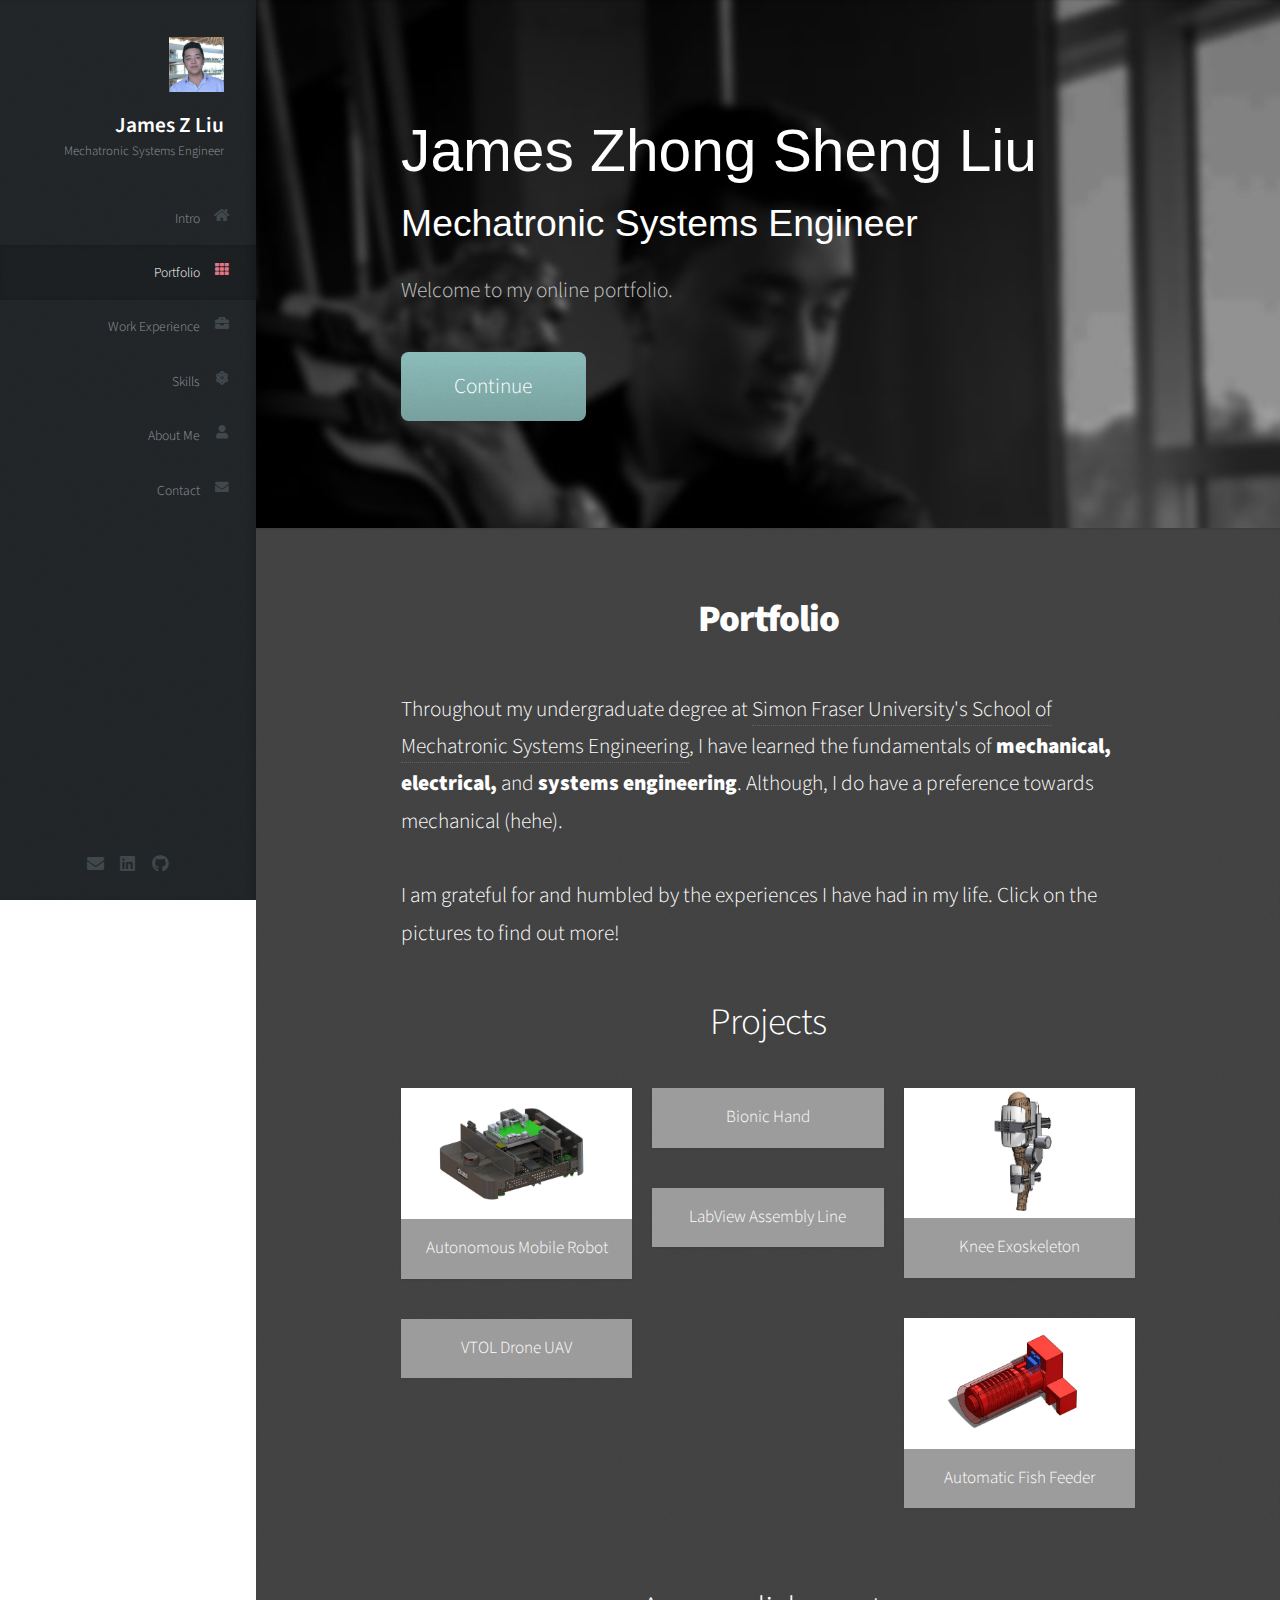
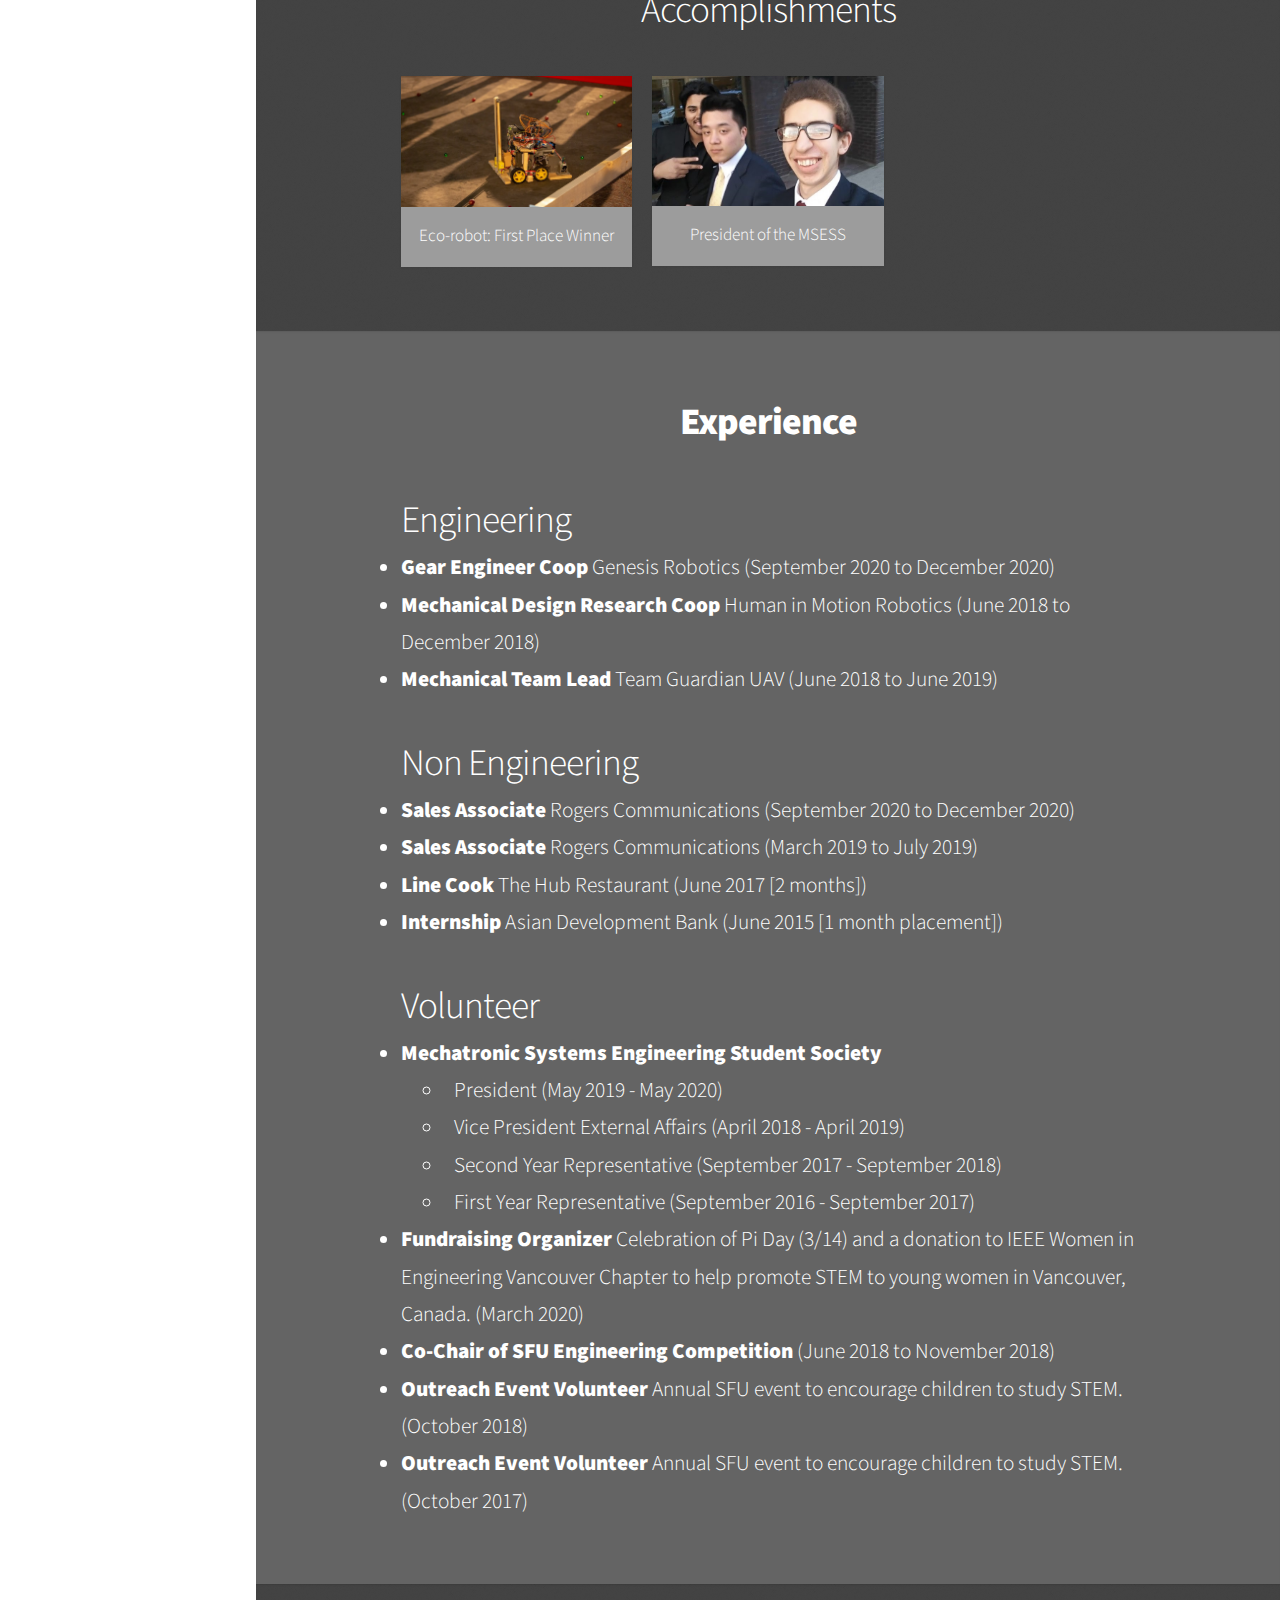
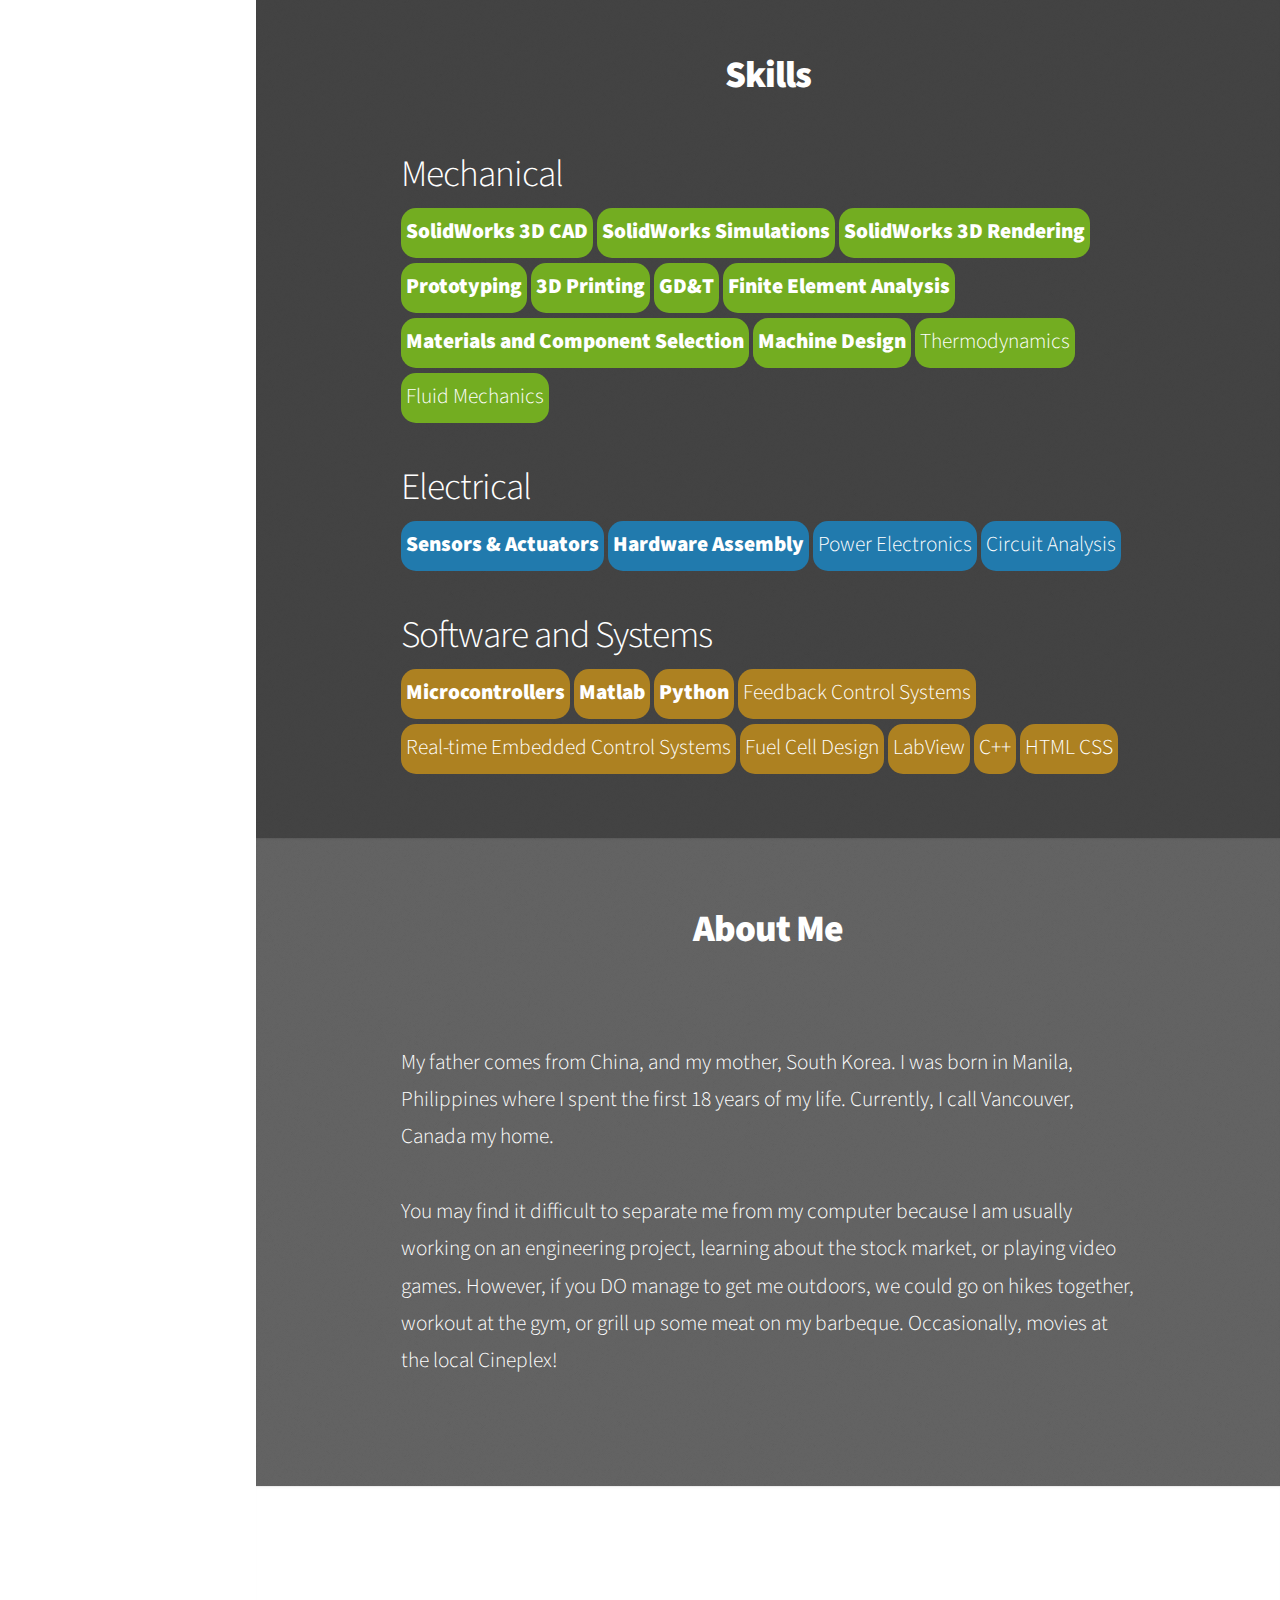
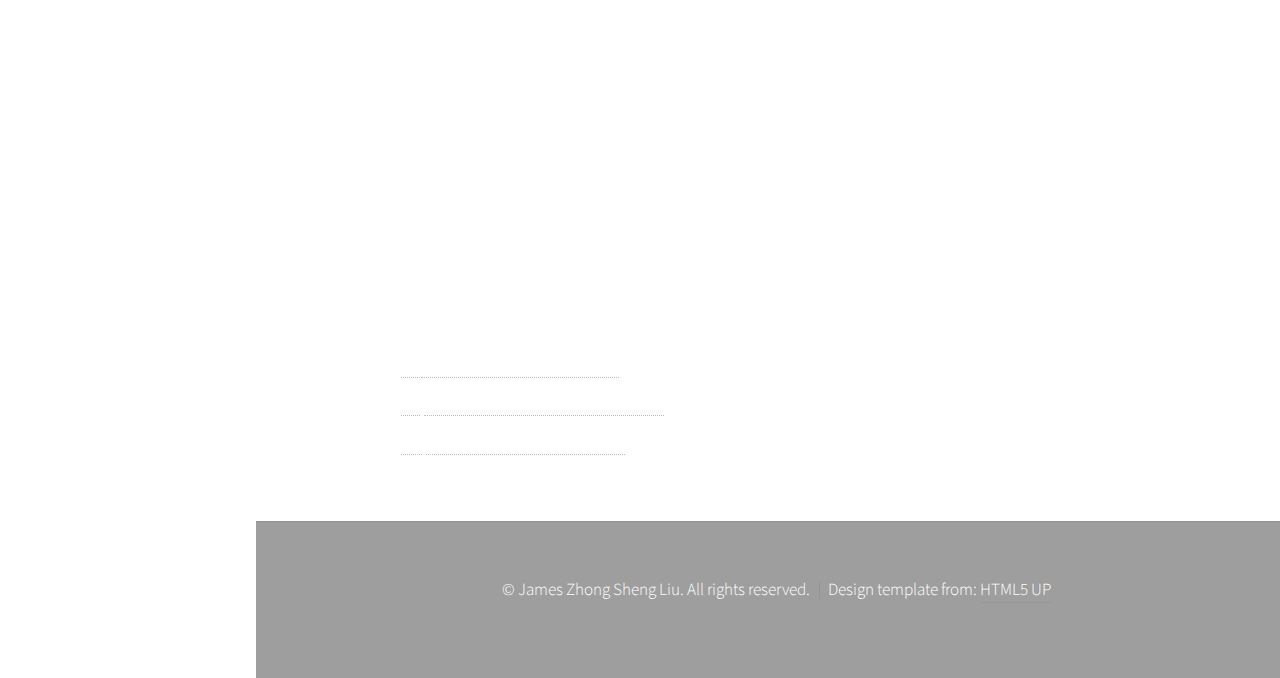
==== index.html @ 7dcbbed8 "Added skills section" ====
<!DOCTYPE HTML>
<!--
	Prologue by HTML5 UP
	html5up.net | @ajlkn
	Free for personal and commercial use under the CCA 3.0 license (html5up.net/license)
-->
<html>
	<head>
		<title>James Z Liu</title>
		<meta charset="utf-8" />
		<meta name="viewport" content="width=device-width, initial-scale=1, user-scalable=no" />
		<link rel="stylesheet" href="assets/css/main.css" />
		<style>
			a:hover {
			  background-color: rgba(209, 209, 183, 0.459);
			}
			
			span.Tbox1 { /* Mechanical */
				display: inline-block; /* the default for span */
				margin-top: 5px;
				border-radius: 15px;
				background: #73AD21;
				padding: 5px; 
				width: max-content;
				height: 50px;
				/* border: 2px solid #73AD21;   */
			}
			
			span.Tbox2 { /* Electrical */
				display: inline-block; /* the default for span */
				margin-top: 5px;
				border-radius: 15px;
				background: #217aad;
				padding: 5px; 
				width: max-content;
				height: 50px;
				/* border: 1px solid blue;   */
			}

			span.Tbox3 { /* Systems */
				display: inline-block; /* the default for span */
				margin-top: 5px;
				border-radius: 15px;
				background: #ad8121;
				padding: 5px; 
				width: max-content;
				height: 50px;
				/* border: 1px solid blue;   */
			}
		</style>
	</head>
	<body class="is-preload">

		<!-- Header -->
			<div id="header">

				<div class="top">

					<!-- Logo -->
						<div id="logo">
							<span class="image avatar48 img"><img src="images/avatar.jpg" alt="" /></span>
							<h1 id="title">James Z Liu</h1>
							<p>Mechatronic Systems Engineer</p>
						</div>

					<!-- Nav -->
						<nav id="nav">
							<ul>
								<li><a href="#top" id="top-link"><span class="icon solid fa-home">Intro</span></a></li>
								<li><a href="#portfolio" id="portfolio-link"><span class="icon solid fa-th">Portfolio</span></a></li>
								<li><a href="#workexp" id="workexp-link"><span class="icon solid fa-briefcase">Work Experience</span></a></li>
								<li><a href="#skills" id="skills-link"><span class="icon solid fa-atom">Skills</span></a></li>
								<li><a href="#about" id="about-link"><span class="icon solid fa-user">About Me</span></a></li>
								<li><a href="#contact" id="contact-link"><span class="icon solid fa-envelope">Contact</span></a></li>
							</ul>
						</nav>

				</div>

				<div class="bottom">

					<!-- Social Icons -->
						<ul class="icons">
							<li><a href="mailto:liuj123123@gmail.com?subject=I saw your GitHub Pages Portfolio" class="icon solid fa-envelope"><span class="label">Email</span></a></li>
							<li><a href="https://www.linkedin.com/in/jameszliu/" class="icon brands fa-linkedin"><span class="label">LinkedIn</a></span></a></li>
							<!-- <li><a href="#" class="icon brands fa-facebook-f"><span class="label">Facebook</span></a></li> -->
							<li><a href="https://github.com/liuj123123" class="icon brands fa-github"><span class="label">Github</span></a></li>
							<!-- <li><a href="#" class="icon brands fa-dribbble"><span class="label">Dribbble</span></a></li> -->
						</ul>

				</div>

			</div>

		<!-- Main -->
			<div id="main">

				<!-- Intro -->
					<section id="top" class="one dark cover">
						<div class="container">

							<header>
								<h4 class="alt"><strong>James Zhong Sheng Liu </strong></h4>
								<h5 class="alt"><strong>Mechatronic Systems Engineer</strong></h5>
								<p>Welcome to my online portfolio.<br />
								</p>
							</header>

							<footer>
								<a href="#portfolio" class="button scrolly">Continue</a>
							</footer>

						</div>
					</section>

				<!-- Portfolio -->
					<section id="portfolio" class="two">
						<div class="container">

							<header>
								<h2><emph>Portfolio</emph></h2>
							</header>

							<p  style="text-align:left;"> Throughout my undergraduate degree at <a href="http://www.sfu.ca/mechatronics.html">
								Simon Fraser University's School of Mechatronic Systems Engineering</a>, 
								I have learned the fundamentals of <emph>mechanical, electrical,</emph> and <emph>systems engineering</emph>. Although, I do have a preference towards 
								mechanical (hehe). </br></br> I am grateful for and humbled by the experiences 
								I have had in my life. Click on the pictures to find out more!
							</p>
							<h2>Projects</h2> </br>
							<div class="row">
								<div class="col-4 col-12-mobile">
									<article class="item1">
										<a href="AMR.html" class="image fit"><img src="images/AMR_1.jpg" alt="" /></a>
										<header>
											<h3>Autonomous Mobile Robot</h3>
										</header>
									</article>
									<article class="item1">
										<a href="VTOL.html" class="image fit"><img src="images/VTOL.gif" alt="" /></a>
										<header>
											<h3>VTOL Drone UAV</h3>
										</header>
									</article>
									
								</div>
								<div class="col-4 col-12-mobile">
									<article class="item1">
										<a href="bionic.html" class="image fit"><img src="images/bionicHand.gif" alt="" /></a>
										<header>
											<h3>Bionic Hand</h3>
										</header>
									</article>
									
									<article class="item1">
										<a href="assemblyLine.html" class="image fit"><img src="images/assemblyLine.gif" alt="" /></a>
										<header>
											<h3>LabView Assembly Line</h3>
										</header>
									</article>
								</div>
								<div class="col-4 col-12-mobile">
									<article class="item1">
										<a href="kneeExo.html" class="image fit"><img src="images/kneeExo1.jpg" alt="" /></a>
										<header>
											<h3>Knee Exoskeleton</h3>
										</header>
									</article>
									<article class="item1">
										<a href="fishFeeder.html" class="image fit"><img src="images/fishFeeder_isometric.jpg" alt="" /></a>
										<header>
											<h3>Automatic Fish Feeder</h3>
										</header>
									</article>
									
								</div>
							</div>
								</br></br>
							<h2>Accomplishments</h2> </br>							
							<div class="row">
								<div class="col-4 col-12-mobile">
									<article class="item1">
										<a href="ecobot.html" class="image fit"><img src="images/ecobot_picture.jpg" alt="" /></a>
										<header>
											<h3>Eco-robot: First Place Winner</h3>
										</header>
									</article>
									
								</div>
								<div class="col-4 col-12-mobile">
									<article class="item1">
										<a href="PresidentMSESS.html" class="image fit"><img src="images/suitsWithRamyAndMuhammadPREVIEW.jpg" alt="" /></a>
										<header>
											<h3>President of the MSESS</h3>
										</header>
									</article>
									
								</div>
								<div class="col-4 col-12-mobile">

								</div>
							</div>
						</div>
					</section>
				<!-- Work Experience -->
				<section id="workexp" class="three">
					<div class="container">

						<header>
							<h2><emph>Experience</emph></h2>
						</header>

							<h2 style="text-align:left;">Engineering</h2>
							<li style="text-align:left;"><emph>Gear Engineer Coop</emph> Genesis Robotics (September 2020 to December 2020)</li>
							<li style="text-align:left;"><emph>Mechanical Design Research Coop</emph> Human in Motion Robotics (June 2018 to December 2018)</li>
							<li style="text-align:left;"><emph>Mechanical Team Lead</emph> Team Guardian UAV (June 2018 to June 2019)</li>
						<br>
							<h2 style="text-align:left;">Non Engineering</h2>
							<li style="text-align:left;"><emph>Sales Associate</emph> Rogers Communications (September 2020 to December 2020)</li>
							<li style="text-align:left;"><emph>Sales Associate</emph> Rogers Communications (March 2019 to July 2019)</li>
							<li style="text-align:left;"><emph>Line Cook</emph> The Hub Restaurant (June 2017 [2 months])</li>
							<li style="text-align:left;"><emph>Internship</emph> Asian Development Bank (June 2015 [1 month placement])</li>
						<br>
							<h2 style="text-align:left;">Volunteer</h2>
							<li style="text-align:left;"><emph>Mechatronic Systems Engineering Student Society</emph></li>
							<ul style="text-align:left;">
								<ul style="text-align:left;">
									<li style="text-align:left;">President (May 2019 - May 2020)</li>
									<li style="text-align:left;">Vice President External Affairs (April 2018 - April 2019)
									<li style="text-align:left;">Second Year Representative (September 2017 - September 2018)
									<li style="text-align:left;">First Year Representative (September 2016 - September 2017)
									</ul>
							</ul>
							<li style="text-align:left;"><emph>Fundraising Organizer</emph> Celebration of Pi Day (3/14) and a donation to IEEE Women in Engineering Vancouver Chapter to help promote STEM to young women in Vancouver, Canada. (March 2020)</li>
							<li style="text-align:left;"><emph>Co-Chair of SFU Engineering Competition</emph> (June 2018 to November 2018)</li>
							<li style="text-align:left;"><emph>Outreach Event Volunteer</emph> Annual SFU event to encourage children to study STEM. (October 2018)</li>
							<li style="text-align:left;"><emph>Outreach Event Volunteer</emph> Annual SFU event to encourage children to study STEM. (October 2017)</li>
					</div>
				</section>
				<!-- Skills -->
				<section id="skills" class="four">
					<div class="container">

						<header>
							<h2 style="text-align:center;"><emph>Skills</emph></h2>
						</header>

						<h2>Mechanical</h2>
						<span class="Tbox1"><emph>SolidWorks 3D CAD</emph></span>
						<span class="Tbox1"><emph>SolidWorks Simulations</emph></span>
						<span class="Tbox1"><emph>SolidWorks 3D Rendering</emph></span>
						<span class="Tbox1"><emph>Prototyping</emph></span>
						<span class="Tbox1"><emph>3D Printing</emph></span>
						<span class="Tbox1"><emph>GD&T</emph></span>
						<span class="Tbox1"><emph>Finite Element Analysis</emph></span>
						<span class="Tbox1"><emph>Materials and Component Selection</emph></span>
						<span class="Tbox1"><emph>Machine Design</emph></span>
						<span class="Tbox1">Thermodynamics</span>
						<span class="Tbox1">Fluid Mechanics</span>
						</br>
						</br>
						<h2>Electrical</h2>
						<span class="Tbox2"><emph>Sensors & Actuators</emph></span>
						<span class="Tbox2"><emph>Hardware Assembly</emph></span>
						<span class="Tbox2">Power Electronics</span>
						<span class="Tbox2">Circuit Analysis</span>
						</br>
						</br>
						<h2>Software and Systems</h2>
						<span class="Tbox3"><emph>Microcontrollers</emph></span>
						<span class="Tbox3"><emph>Matlab</emph></span>
						<span class="Tbox3"><emph>Python</emph></span>
						<span class="Tbox3">Feedback Control Systems</span>
						<span class="Tbox3">Real-time Embedded Control Systems</span>
						<span class="Tbox3">Fuel Cell Design</span>
						<span class="Tbox3">LabView</span>
						<span class="Tbox3">C++</span>
						<span class="Tbox3">HTML CSS</span>
					</div>
				</section>
				<!-- About Me -->
					<section id="about" class="five">
						<div class="container">

							<header>
								<h2><emph>About Me</emph></h2>
							</header>
							<a href = "https://goo.gl/maps/1xpKZ7XfdcMKvDHU9" class="image featured"><img src="images/pic08.jpg" alt="" /></a>

							<p  style="text-align:left;">
								
								My father comes from China, and my mother, South Korea. I was born in Manila, 
								Philippines where I spent the first 18 years of my life. Currently, I call 
								Vancouver, Canada my home.
								</br></br>
								You may find it difficult to separate me from my computer because 
								I am usually working on an engineering project, learning about the 
								stock market, or playing video games. However, if you DO manage to 
								get me outdoors, we could go on hikes together, workout at the gym, or 
								grill up some meat on my barbeque. Occasionally, movies at the local Cineplex!
							</p>

						</div>
					</section>

				<!-- Contact -->
					<section id="contact" class="six">
						<div class="container">

							<header>
								<h2><emph>Contact</emph></h2>
							</header>

							<div class="row">
								<div class="col-6 col-12-mobile">
									<p  style="text-align:left;">If you have made it this far, I would love to hear from you. 
										What are your interests? What are your passions? Do you have 
										a venture you would like to work on with me? Reach out!
									</p>
									<li style="text-align:left;"><a href="mailto:liuj123123@gmail.com?subject=I saw your GitHub Pages Portfolio" class="icon solid fa-envelope"><span class="label">Email</span></a><a href="mailto:liuj123123@gmail.com?subject=I saw your GitHub Pages Portfolio"> liuj123123@gmail.com</a></li>
									<li style="text-align:left;"><a href="https://www.linkedin.com/in/jameszliu/" class="icon brands fa-linkedin"><span class="label">LinkedIn</a></span></a> <a href="https://www.linkedin.com/in/jameszliu/">LinkedIn.com/in/jameszliu/</a></li>
									<li style="text-align:left;"><a href="https://github.com/liuj123123" class="icon brands fa-github"><span class="label">Github</span></a> <a href="https://github.com/liuj123123">GitHub.com/liuj123123</a></li>
								</div>
								<div class="col-6 col-12-mobile">
									<iframe src="https://www.google.com/maps/embed?pb=!1m18!1m12!1m3!1d166655.30826983007!2d-123.26398545239262!3d49.25765077311125!2m3!1f0!2f0!3f0!3m2!1i1024!2i768!4f13.1!3m3!1m2!1s0x548673f143a94fb3%3A0xbb9196ea9b81f38b!2sVancouver%2C%20BC!5e0!3m2!1sen!2sca!4v1618986264711!5m2!1sen!2sca" width=100% height=100% style="border:0;" allowfullscreen="" loading="lazy"></iframe>
								</div>
							</div>
							
							<!-- <form method="post" action="#">
								<div class="row">
									<div class="col-6 col-12-mobile"><input type="text" name="name" placeholder="Name" /></div>
									<div class="col-6 col-12-mobile"><input type="text" name="email" placeholder="Email" /></div>
									<div class="col-12">
										<textarea name="message" placeholder="Message"></textarea>
									</div>
									<div class="col-12">
										<input type="submit" value="Send Message" />
									</div>
								</div>
							</form> -->
						</div>
					</section>

			</div>

		<!-- Footer -->
			<div id="footer">

				<!-- Copyright -->
					<ul class="copyright">
						<li>&copy; James Zhong Sheng Liu. All rights reserved.</li><li>Design template from: <a href="http://html5up.net">HTML5 UP</a></li>
					</ul>

			</div>

		<!-- Scripts -->
			<script src="assets/js/jquery.min.js"></script>
			<script src="assets/js/jquery.scrolly.min.js"></script>
			<script src="assets/js/jquery.scrollex.min.js"></script>
			<script src="assets/js/browser.min.js"></script>
			<script src="assets/js/breakpoints.min.js"></script>
			<script src="assets/js/util.js"></script>
			<script src="assets/js/main.js"></script>

	</body>
</html>
---- assets/css/main.css ----
@import url("fontawesome-all.min.css");
@import url("https://fonts.googleapis.com/css?family=Source+Sans+Pro:300,300italic,400,600");

/*
	Prologue by HTML5 UP
	html5up.net | @ajlkn
	Free for personal and commercial use under the CCA 3.0 license (html5up.net/license)
*/

html, body, div, span, applet, object,
iframe, h1, h2, h3, h4, h5, h6, p, blockquote,
pre, a, abbr, acronym, address, big, cite,
code, del, dfn, em, img, ins, kbd, q, s, samp,
small, strike, strong, sub, sup, tt, var, b,
u, i, center, dl, dt, dd, ol, ul, li, fieldset,
form, label, legend, table, caption, tbody,
tfoot, thead, tr, th, td, article, aside,
canvas, details, embed, figure, figcaption,
footer, header, hgroup, menu, nav, output, ruby,
section, summary, time, mark, audio, video {
	margin: 0;
	padding: 0;
	border: 0;
	font-size: 100%;
	font: inherit;
	vertical-align: baseline;}

article, aside, details, figcaption, figure,
footer, header, hgroup, menu, nav, section {
	display: block;}

body {
	line-height: 1;
}

ol, ul {
	list-style: none;
}

blockquote, q {
	quotes: none;
}

	blockquote:before, blockquote:after, q:before, q:after {
		content: '';
		content: none;
	}

table {
	border-collapse: collapse;
	border-spacing: 0;
}

body {
	-webkit-text-size-adjust: none;
}

mark {
	background-color: transparent;
	color: inherit;
}

input::-moz-focus-inner {
	border: 0;
	padding: 0;
}

input, select, textarea {
	-moz-appearance: none;
	-webkit-appearance: none;
	-ms-appearance: none;
	appearance: none;
}

/* Basic */

	html {
		box-sizing: border-box;
	}

	*, *:before, *:after {
		box-sizing: inherit;
	}

	body {
		background: #fff;
		font-family: 'Source Sans Pro', sans-serif;
		font-size: 19pt;
		font-weight: 300;
		line-height: 1.75em;
		color: rgb(255, 255, 255);
	}

		body.is-preload *, body.is-preload *:before, body.is-preload *:after {
			-moz-animation: none !important;
			-webkit-animation: none !important;
			-ms-animation: none !important;
			animation: none !important;
			-moz-transition: none !important;
			-webkit-transition: none !important;
			-ms-transition: none !important;
			transition: none !important;
		}

	input, textarea, select {
		font-family: 'Source Sans Pro', sans-serif;
		font-size: 19pt;
		font-weight: 300;
		line-height: 1.75em;
		color: rgb(255, 255, 255);
	}

	h1, h2, h3, h4, h5, h6 {
		font-weight: 300;
		color: rgb(255, 255, 255);
		line-height: 1.5em;
	}

	h1 a, h2 a, h3 a, h4 a, h5 a, h6 a {
		color: inherit;
		text-decoration: none;
	}

		h1 a strong, h2 a strong, h3 a strong, h4 a strong, h5 a strong, h6 a strong {
			color: rgb(255, 255, 255);
		}

	h2 {
		font-size: 1.75em;
		letter-spacing: -1px;
	}

		h2.alt {
			color: rgb(255, 255, 255);
		}

			h2.alt strong {
				color: #666;
			}

	h3 {
		font-size: 1.5em;
	}
	h4 {
		font-size: 2.75em;
		font-family: 'Georgia', sans-serif;
	}
	h5 {
		font-size: 1.75em;
		font-family: 'Georgia', sans-serif;
	}
	header {
		margin: 0 0 2em 0;
	}

		header > p {
			margin: 1em 0 0 0;
		}

	footer {
		margin: 2em 0 0 0;
	}

	strong, b {
		font-weight: 300;
		color: #666;
	}

	emphasize, emph {
		font-weight: 1000;
		color: rgb(255, 255, 255);
	}

	em, i {
		font-style: italic;
	}

	a {
		text-decoration: none;
		color: inherit;
		border-bottom: dotted 1px rgba(128, 128, 128, 0.5);
		-moz-transition: color 0.35s ease-in-out, border-bottom-color 0.35s ease-in-out;
		-webkit-transition: color 0.35s ease-in-out, border-bottom-color 0.35s ease-in-out;
		-ms-transition: color 0.35s ease-in-out, border-bottom-color 0.35s ease-in-out;
		transition: color 0.35s ease-in-out, border-bottom-color 0.35s ease-in-out;
		outline: 0;
	}

		a:hover {
			color: #E27689;
			border-bottom-color: rgba(255, 255, 255, 0);
		}

	sub {
		position: relative;
		top: 0.5em;
		font-size: 0.8em;
	}

	sup {
		position: relative;
		top: -0.5em;
		font-size: 0.8em;
	}

	hr {
		border: 0;
		border-top: solid 1px #ddd;
	}

	blockquote {
		border-left: solid 0.5em #ddd;
		padding: 1em 0 1em 2em;
		font-style: italic;
	}

	p, ol, dl, table {
		margin-bottom: 2em;
	}

	br.clear {
		clear: both;
	}

/* Container */

	.container {
		margin: 0 auto;
		max-width: 80%;
		width: 1400px;
	}

		@media screen and (min-width: 961px) and (max-width: 1880px) {

			.container {
				width: 1200px;
			}

		}

		@media screen and (min-width: 961px) and (max-width: 1620px) {

			.container {
				width: 960px;
			}

		}

		@media screen and (min-width: 961px) and (max-width: 1320px) {

			.container {
				width: 100%;
			}

		}

		@media screen and (max-width: 960px) {

			.container {
				width: 100%;
			}

		}

		@media screen and (max-width: 736px) {

			.container {
				width: 100%;
			}

		}

/* Row */

	.row {
		display: flex;
		flex-wrap: wrap;
		box-sizing: border-box;
		align-items: stretch;
	}

		.row > * {
			box-sizing: border-box;
		}

		.row.gtr-uniform > * > :last-child {
			margin-bottom: 0;
		}

		.row.aln-left {
			justify-content: flex-start;
		}

		.row.aln-center {
			justify-content: center;
		}

		.row.aln-right {
			justify-content: flex-end;
		}

		.row.aln-top {
			align-items: flex-start;
		}

		.row.aln-middle {
			align-items: center;
		}

		.row.aln-bottom {
			align-items: flex-end;
		}

		.row > .imp {
			order: -1;
		}

		.row > .col-1 {
			width: 8.33333%;
		}

		.row > .off-1 {
			margin-left: 8.33333%;
		}

		.row > .col-2 {
			width: 16.66667%;
		}

		.row > .off-2 {
			margin-left: 16.66667%;
		}

		.row > .col-3 {
			width: 25%;
		}

		.row > .off-3 {
			margin-left: 25%;
		}

		.row > .col-4 {
			width: 33.33333%;
		}
	
		.row > .off-4 {
			margin-left: 33.33333%;
		}

		.row > .col-5 {
			width: 41.66667%;
		}

		.row > .off-5 {
			margin-left: 41.66667%;
		}

		.row > .col-6 {
			width: 50%;
		}

		.row > .off-6 {
			margin-left: 50%;
		}

		.row > .col-7 {
			width: 58.33333%;
		}

		.row > .off-7 {
			margin-left: 58.33333%;
		}

		.row > .col-8 {
			width: 66.66667%;
		}

		.row > .off-8 {
			margin-left: 66.66667%;
		}

		.row > .col-9 {
			width: 75%;
		}

		.row > .off-9 {
			margin-left: 75%;
		}

		.row > .col-10 {
			width: 83.33333%;
		}

		.row > .off-10 {
			margin-left: 83.33333%;
		}

		.row > .col-11 {
			width: 91.66667%;
		}

		.row > .off-11 {
			margin-left: 91.66667%;
		}

		.row > .col-12 {
			width: 100%;
		}

		.row > .off-12 {
			margin-left: 100%;
		}

		.row.gtr-0 {
			margin-top: 0px;
			margin-left: 0px;
		}

			.row.gtr-0 > * {
				padding: 0px 0 0 0px;
			}

			.row.gtr-0.gtr-uniform {
				margin-top: 0px;
			}

				.row.gtr-0.gtr-uniform > * {
					padding-top: 0px;
				}

		.row.gtr-25 {
			margin-top: -10px;
			margin-left: -10px;
		}

			.row.gtr-25 > * {
				padding: 10px 0 0 10px;
			}

			.row.gtr-25.gtr-uniform {
				margin-top: -10px;
			}

				.row.gtr-25.gtr-uniform > * {
					padding-top: 10px;
				}

		.row.gtr-50 {
			margin-top: -20px;
			margin-left: -20px;
		}

			.row.gtr-50 > * {
				padding: 20px 0 0 20px;
			}

			.row.gtr-50.gtr-uniform {
				margin-top: -20px;
			}

				.row.gtr-50.gtr-uniform > * {
					padding-top: 20px;
				}

		.row {
			margin-top: -40px;
			margin-left: -40px;
		}

			.row > * {
				padding: 40px 0 0 40px;
			}

			.row.gtr-uniform {
				margin-top: -40px;
			}

				.row.gtr-uniform > * {
					padding-top: 40px;
				}

		.row.gtr-150 {
			margin-top: -60px;
			margin-left: -60px;
		}

			.row.gtr-150 > * {
				padding: 60px 0 0 60px;
			}

			.row.gtr-150.gtr-uniform {
				margin-top: -60px;
			}

				.row.gtr-150.gtr-uniform > * {
					padding-top: 60px;
				}

		.row.gtr-200 {
			margin-top: -80px;
			margin-left: -80px;
		}

			.row.gtr-200 > * {
				padding: 80px 0 0 80px;
			}

			.row.gtr-200.gtr-uniform {
				margin-top: -80px;
			}

				.row.gtr-200.gtr-uniform > * {
					padding-top: 80px;
				}

		@media screen and (min-width: 961px) and (max-width: 1880px) {

			.row {
				display: flex;
				flex-wrap: wrap;
				box-sizing: border-box;
				align-items: stretch;
			}

				.row > * {
					box-sizing: border-box;
				}

				.row.gtr-uniform > * > :last-child {
					margin-bottom: 0;
				}

				.row.aln-left {
					justify-content: flex-start;
				}

				.row.aln-center {
					justify-content: center;
				}

				.row.aln-right {
					justify-content: flex-end;
				}

				.row.aln-top {
					align-items: flex-start;
				}

				.row.aln-middle {
					align-items: center;
				}

				.row.aln-bottom {
					align-items: flex-end;
				}

				.row > .imp-wide {
					order: -1;
				}

				.row > .col-1-wide {
					width: 8.33333%;
				}

				.row > .off-1-wide {
					margin-left: 8.33333%;
				}

				.row > .col-2-wide {
					width: 16.66667%;
				}

				.row > .off-2-wide {
					margin-left: 16.66667%;
				}

				.row > .col-3-wide {
					width: 25%;
				}

				.row > .off-3-wide {
					margin-left: 25%;
				}

				.row > .col-4-wide {
					width: 33.33333%;
				}

				.row > .off-4-wide {
					margin-left: 33.33333%;
				}

				.row > .col-5-wide {
					width: 41.66667%;
				}

				.row > .off-5-wide {
					margin-left: 41.66667%;
				}

				.row > .col-6-wide {
					width: 50%;
				}

				.row > .off-6-wide {
					margin-left: 50%;
				}

				.row > .col-7-wide {
					width: 58.33333%;
				}

				.row > .off-7-wide {
					margin-left: 58.33333%;
				}

				.row > .col-8-wide {
					width: 66.66667%;
				}

				.row > .off-8-wide {
					margin-left: 66.66667%;
				}

				.row > .col-9-wide {
					width: 75%;
				}

				.row > .off-9-wide {
					margin-left: 75%;
				}

				.row > .col-10-wide {
					width: 83.33333%;
				}

				.row > .off-10-wide {
					margin-left: 83.33333%;
				}

				.row > .col-11-wide {
					width: 91.66667%;
				}

				.row > .off-11-wide {
					margin-left: 91.66667%;
				}

				.row > .col-12-wide {
					width: 100%;
				}

				.row > .off-12-wide {
					margin-left: 100%;
				}

				.row.gtr-0 {
					margin-top: 0px;
					margin-left: 0px;
				}

					.row.gtr-0 > * {
						padding: 0px 0 0 0px;
					}

					.row.gtr-0.gtr-uniform {
						margin-top: 0px;
					}

						.row.gtr-0.gtr-uniform > * {
							padding-top: 0px;
						}

				.row.gtr-25 {
					margin-top: -10px;
					margin-left: -10px;
				}

					.row.gtr-25 > * {
						padding: 10px 0 0 10px;
					}

					.row.gtr-25.gtr-uniform {
						margin-top: -10px;
					}

						.row.gtr-25.gtr-uniform > * {
							padding-top: 10px;
						}

				.row.gtr-50 {
					margin-top: -20px;
					margin-left: -20px;
				}

					.row.gtr-50 > * {
						padding: 20px 0 0 20px;
					}

					.row.gtr-50.gtr-uniform {
						margin-top: -20px;
					}

						.row.gtr-50.gtr-uniform > * {
							padding-top: 20px;
						}

				.row {
					margin-top: -40px;
					margin-left: -40px;
				}

					.row > * {
						padding: 40px 0 0 40px;
					}

					.row.gtr-uniform {
						margin-top: -40px;
					}

						.row.gtr-uniform > * {
							padding-top: 40px;
						}

				.row.gtr-150 {
					margin-top: -60px;
					margin-left: -60px;
				}

					.row.gtr-150 > * {
						padding: 60px 0 0 60px;
					}

					.row.gtr-150.gtr-uniform {
						margin-top: -60px;
					}

						.row.gtr-150.gtr-uniform > * {
							padding-top: 60px;
						}

				.row.gtr-200 {
					margin-top: -80px;
					margin-left: -80px;
				}

					.row.gtr-200 > * {
						padding: 80px 0 0 80px;
					}

					.row.gtr-200.gtr-uniform {
						margin-top: -80px;
					}

						.row.gtr-200.gtr-uniform > * {
							padding-top: 80px;
						}

		}

		@media screen and (min-width: 961px) and (max-width: 1620px) {

			.row {
				display: flex;
				flex-wrap: wrap;
				box-sizing: border-box;
				align-items: stretch;
			}

				.row > * {
					box-sizing: border-box;
				}

				.row.gtr-uniform > * > :last-child {
					margin-bottom: 0;
				}

				.row.aln-left {
					justify-content: flex-start;
				}

				.row.aln-center {
					justify-content: center;
				}

				.row.aln-right {
					justify-content: flex-end;
				}

				.row.aln-top {
					align-items: flex-start;
				}

				.row.aln-middle {
					align-items: center;
				}

				.row.aln-bottom {
					align-items: flex-end;
				}

				.row > .imp-normal {
					order: -1;
				}

				.row > .col-1-normal {
					width: 8.33333%;
				}

				.row > .off-1-normal {
					margin-left: 8.33333%;
				}

				.row > .col-2-normal {
					width: 16.66667%;
				}

				.row > .off-2-normal {
					margin-left: 16.66667%;
				}

				.row > .col-3-normal {
					width: 25%;
				}

				.row > .off-3-normal {
					margin-left: 25%;
				}

				.row > .col-4-normal {
					width: 33.33333%;
				}

				.row > .off-4-normal {
					margin-left: 33.33333%;
				}

				.row > .col-5-normal {
					width: 41.66667%;
				}

				.row > .off-5-normal {
					margin-left: 41.66667%;
				}

				.row > .col-6-normal {
					width: 50%;
				}

				.row > .off-6-normal {
					margin-left: 50%;
				}

				.row > .col-7-normal {
					width: 58.33333%;
				}

				.row > .off-7-normal {
					margin-left: 58.33333%;
				}

				.row > .col-8-normal {
					width: 66.66667%;
				}

				.row > .off-8-normal {
					margin-left: 66.66667%;
				}

				.row > .col-9-normal {
					width: 75%;
				}

				.row > .off-9-normal {
					margin-left: 75%;
				}

				.row > .col-10-normal {
					width: 83.33333%;
				}

				.row > .off-10-normal {
					margin-left: 83.33333%;
				}

				.row > .col-11-normal {
					width: 91.66667%;
				}

				.row > .off-11-normal {
					margin-left: 91.66667%;
				}

				.row > .col-12-normal {
					width: 100%;
				}

				.row > .off-12-normal {
					margin-left: 100%;
				}

				.row.gtr-0 {
					margin-top: 0px;
					margin-left: 0px;
				}

					.row.gtr-0 > * {
						padding: 0px 0 0 0px;
					}

					.row.gtr-0.gtr-uniform {
						margin-top: 0px;
					}

						.row.gtr-0.gtr-uniform > * {
							padding-top: 0px;
						}

				.row.gtr-25 {
					margin-top: -10px;
					margin-left: -10px;
				}

					.row.gtr-25 > * {
						padding: 10px 0 0 10px;
					}

					.row.gtr-25.gtr-uniform {
						margin-top: -10px;
					}

						.row.gtr-25.gtr-uniform > * {
							padding-top: 10px;
						}

				.row.gtr-50 {
					margin-top: -20px;
					margin-left: -20px;
				}

					.row.gtr-50 > * {
						padding: 20px 0 0 20px;
					}

					.row.gtr-50.gtr-uniform {
						margin-top: -20px;
					}

						.row.gtr-50.gtr-uniform > * {
							padding-top: 20px;
						}

				.row {
					margin-top: -40px;
					margin-left: -40px;
				}

					.row > * {
						padding: 40px 0 0 40px;
					}

					.row.gtr-uniform {
						margin-top: -40px;
					}

						.row.gtr-uniform > * {
							padding-top: 40px;
						}

				.row.gtr-150 {
					margin-top: -60px;
					margin-left: -60px;
				}

					.row.gtr-150 > * {
						padding: 60px 0 0 60px;
					}

					.row.gtr-150.gtr-uniform {
						margin-top: -60px;
					}

						.row.gtr-150.gtr-uniform > * {
							padding-top: 60px;
						}

				.row.gtr-200 {
					margin-top: -80px;
					margin-left: -80px;
				}

					.row.gtr-200 > * {
						padding: 80px 0 0 80px;
					}

					.row.gtr-200.gtr-uniform {
						margin-top: -80px;
					}

						.row.gtr-200.gtr-uniform > * {
							padding-top: 80px;
						}

		}

		@media screen and (min-width: 961px) and (max-width: 1320px) {

			.row {
				display: flex;
				flex-wrap: wrap;
				box-sizing: border-box;
				align-items: stretch;
			}

				.row > * {
					box-sizing: border-box;
				}

				.row.gtr-uniform > * > :last-child {
					margin-bottom: 0;
				}

				.row.aln-left {
					justify-content: flex-start;
				}

				.row.aln-center {
					justify-content: center;
				}

				.row.aln-right {
					justify-content: flex-end;
				}

				.row.aln-top {
					align-items: flex-start;
				}

				.row.aln-middle {
					align-items: center;
				}

				.row.aln-bottom {
					align-items: flex-end;
				}

				.row > .imp-narrow {
					order: -1;
				}

				.row > .col-1-narrow {
					width: 8.33333%;
				}

				.row > .off-1-narrow {
					margin-left: 8.33333%;
				}

				.row > .col-2-narrow {
					width: 16.66667%;
				}

				.row > .off-2-narrow {
					margin-left: 16.66667%;
				}

				.row > .col-3-narrow {
					width: 25%;
				}

				.row > .off-3-narrow {
					margin-left: 25%;
				}

				.row > .col-4-narrow {
					width: 33.33333%;
				}

				.row > .off-4-narrow {
					margin-left: 33.33333%;
				}

				.row > .col-5-narrow {
					width: 41.66667%;
				}

				.row > .off-5-narrow {
					margin-left: 41.66667%;
				}

				.row > .col-6-narrow {
					width: 50%;
				}

				.row > .off-6-narrow {
					margin-left: 50%;
				}

				.row > .col-7-narrow {
					width: 58.33333%;
				}

				.row > .off-7-narrow {
					margin-left: 58.33333%;
				}

				.row > .col-8-narrow {
					width: 66.66667%;
				}

				.row > .off-8-narrow {
					margin-left: 66.66667%;
				}

				.row > .col-9-narrow {
					width: 75%;
				}

				.row > .off-9-narrow {
					margin-left: 75%;
				}

				.row > .col-10-narrow {
					width: 83.33333%;
				}

				.row > .off-10-narrow {
					margin-left: 83.33333%;
				}

				.row > .col-11-narrow {
					width: 91.66667%;
				}

				.row > .off-11-narrow {
					margin-left: 91.66667%;
				}

				.row > .col-12-narrow {
					width: 100%;
				}

				.row > .off-12-narrow {
					margin-left: 100%;
				}

				.row.gtr-0 {
					margin-top: 0px;
					margin-left: 0px;
				}

					.row.gtr-0 > * {
						padding: 0px 0 0 0px;
					}

					.row.gtr-0.gtr-uniform {
						margin-top: 0px;
					}

						.row.gtr-0.gtr-uniform > * {
							padding-top: 0px;
						}

				.row.gtr-25 {
					margin-top: -5px;
					margin-left: -5px;
				}

					.row.gtr-25 > * {
						padding: 5px 0 0 5px;
					}

					.row.gtr-25.gtr-uniform {
						margin-top: -5px;
					}

						.row.gtr-25.gtr-uniform > * {
							padding-top: 5px;
						}

				.row.gtr-50 {
					margin-top: -10px;
					margin-left: -10px;
				}

					.row.gtr-50 > * {
						padding: 10px 0 0 10px;
					}

					.row.gtr-50.gtr-uniform {
						margin-top: -10px;
					}

						.row.gtr-50.gtr-uniform > * {
							padding-top: 10px;
						}

				.row {
					margin-top: -20px;
					margin-left: -20px;
				}

					.row > * {
						padding: 20px 0 0 20px;
					}

					.row.gtr-uniform {
						margin-top: -20px;
					}

						.row.gtr-uniform > * {
							padding-top: 20px;
						}

				.row.gtr-150 {
					margin-top: -30px;
					margin-left: -30px;
				}

					.row.gtr-150 > * {
						padding: 30px 0 0 30px;
					}

					.row.gtr-150.gtr-uniform {
						margin-top: -30px;
					}

						.row.gtr-150.gtr-uniform > * {
							padding-top: 30px;
						}

				.row.gtr-200 {
					margin-top: -40px;
					margin-left: -40px;
				}

					.row.gtr-200 > * {
						padding: 40px 0 0 40px;
					}

					.row.gtr-200.gtr-uniform {
						margin-top: -40px;
					}

						.row.gtr-200.gtr-uniform > * {
							padding-top: 40px;
						}

		}

		@media screen and (max-width: 960px) {

			.row {
				display: flex;
				flex-wrap: wrap;
				box-sizing: border-box;
				align-items: stretch;
			}

				.row > * {
					box-sizing: border-box;
				}

				.row.gtr-uniform > * > :last-child {
					margin-bottom: 0;
				}

				.row.aln-left {
					justify-content: flex-start;
				}

				.row.aln-center {
					justify-content: center;
				}

				.row.aln-right {
					justify-content: flex-end;
				}

				.row.aln-top {
					align-items: flex-start;
				}

				.row.aln-middle {
					align-items: center;
				}

				.row.aln-bottom {
					align-items: flex-end;
				}

				.row > .imp-narrower {
					order: -1;
				}

				.row > .col-1-narrower {
					width: 8.33333%;
				}

				.row > .off-1-narrower {
					margin-left: 8.33333%;
				}

				.row > .col-2-narrower {
					width: 16.66667%;
				}

				.row > .off-2-narrower {
					margin-left: 16.66667%;
				}

				.row > .col-3-narrower {
					width: 25%;
				}

				.row > .off-3-narrower {
					margin-left: 25%;
				}

				.row > .col-4-narrower {
					width: 33.33333%;
				}

				.row > .off-4-narrower {
					margin-left: 33.33333%;
				}

				.row > .col-5-narrower {
					width: 41.66667%;
				}

				.row > .off-5-narrower {
					margin-left: 41.66667%;
				}

				.row > .col-6-narrower {
					width: 50%;
				}

				.row > .off-6-narrower {
					margin-left: 50%;
				}

				.row > .col-7-narrower {
					width: 58.33333%;
				}

				.row > .off-7-narrower {
					margin-left: 58.33333%;
				}

				.row > .col-8-narrower {
					width: 66.66667%;
				}

				.row > .off-8-narrower {
					margin-left: 66.66667%;
				}

				.row > .col-9-narrower {
					width: 75%;
				}

				.row > .off-9-narrower {
					margin-left: 75%;
				}

				.row > .col-10-narrower {
					width: 83.33333%;
				}

				.row > .off-10-narrower {
					margin-left: 83.33333%;
				}

				.row > .col-11-narrower {
					width: 91.66667%;
				}

				.row > .off-11-narrower {
					margin-left: 91.66667%;
				}

				.row > .col-12-narrower {
					width: 100%;
				}

				.row > .off-12-narrower {
					margin-left: 100%;
				}

				.row.gtr-0 {
					margin-top: 0px;
					margin-left: 0px;
				}

					.row.gtr-0 > * {
						padding: 0px 0 0 0px;
					}

					.row.gtr-0.gtr-uniform {
						margin-top: 0px;
					}

						.row.gtr-0.gtr-uniform > * {
							padding-top: 0px;
						}

				.row.gtr-25 {
					margin-top: -5px;
					margin-left: -5px;
				}

					.row.gtr-25 > * {
						padding: 5px 0 0 5px;
					}

					.row.gtr-25.gtr-uniform {
						margin-top: -5px;
					}

						.row.gtr-25.gtr-uniform > * {
							padding-top: 5px;
						}

				.row.gtr-50 {
					margin-top: -10px;
					margin-left: -10px;
				}

					.row.gtr-50 > * {
						padding: 10px 0 0 10px;
					}

					.row.gtr-50.gtr-uniform {
						margin-top: -10px;
					}

						.row.gtr-50.gtr-uniform > * {
							padding-top: 10px;
						}

				.row {
					margin-top: -20px;
					margin-left: -20px;
				}

					.row > * {
						padding: 20px 0 0 20px;
					}

					.row.gtr-uniform {
						margin-top: -20px;
					}

						.row.gtr-uniform > * {
							padding-top: 20px;
						}

				.row.gtr-150 {
					margin-top: -30px;
					margin-left: -30px;
				}

					.row.gtr-150 > * {
						padding: 30px 0 0 30px;
					}

					.row.gtr-150.gtr-uniform {
						margin-top: -30px;
					}

						.row.gtr-150.gtr-uniform > * {
							padding-top: 30px;
						}

				.row.gtr-200 {
					margin-top: -40px;
					margin-left: -40px;
				}

					.row.gtr-200 > * {
						padding: 40px 0 0 40px;
					}

					.row.gtr-200.gtr-uniform {
						margin-top: -40px;
					}

						.row.gtr-200.gtr-uniform > * {
							padding-top: 40px;
						}

		}

		@media screen and (max-width: 736px) {

			.row {
				display: flex;
				flex-wrap: wrap;
				box-sizing: border-box;
				align-items: stretch;
			}

				.row > * {
					box-sizing: border-box;
				}

				.row.gtr-uniform > * > :last-child {
					margin-bottom: 0;
				}

				.row.aln-left {
					justify-content: flex-start;
				}

				.row.aln-center {
					justify-content: center;
				}

				.row.aln-right {
					justify-content: flex-end;
				}

				.row.aln-top {
					align-items: flex-start;
				}

				.row.aln-middle {
					align-items: center;
				}

				.row.aln-bottom {
					align-items: flex-end;
				}

				.row > .imp-mobile {
					order: -1;
				}

				.row > .col-1-mobile {
					width: 8.33333%;
				}

				.row > .off-1-mobile {
					margin-left: 8.33333%;
				}

				.row > .col-2-mobile {
					width: 16.66667%;
				}

				.row > .off-2-mobile {
					margin-left: 16.66667%;
				}

				.row > .col-3-mobile {
					width: 25%;
				}

				.row > .off-3-mobile {
					margin-left: 25%;
				}

				.row > .col-4-mobile {
					width: 33.33333%;
				}

				.row > .off-4-mobile {
					margin-left: 33.33333%;
				}

				.row > .col-5-mobile {
					width: 41.66667%;
				}

				.row > .off-5-mobile {
					margin-left: 41.66667%;
				}

				.row > .col-6-mobile {
					width: 50%;
				}

				.row > .off-6-mobile {
					margin-left: 50%;
				}

				.row > .col-7-mobile {
					width: 58.33333%;
				}

				.row > .off-7-mobile {
					margin-left: 58.33333%;
				}

				.row > .col-8-mobile {
					width: 66.66667%;
				}

				.row > .off-8-mobile {
					margin-left: 66.66667%;
				}

				.row > .col-9-mobile {
					width: 75%;
				}

				.row > .off-9-mobile {
					margin-left: 75%;
				}

				.row > .col-10-mobile {
					width: 83.33333%;
				}

				.row > .off-10-mobile {
					margin-left: 83.33333%;
				}

				.row > .col-11-mobile {
					width: 91.66667%;
				}

				.row > .off-11-mobile {
					margin-left: 91.66667%;
				}

				.row > .col-12-mobile {
					width: 100%;
				}

				.row > .off-12-mobile {
					margin-left: 100%;
				}

				.row.gtr-0 {
					margin-top: 0px;
					margin-left: 0px;
				}

					.row.gtr-0 > * {
						padding: 0px 0 0 0px;
					}

					.row.gtr-0.gtr-uniform {
						margin-top: 0px;
					}

						.row.gtr-0.gtr-uniform > * {
							padding-top: 0px;
						}

				.row.gtr-25 {
					margin-top: -5px;
					margin-left: -5px;
				}

					.row.gtr-25 > * {
						padding: 5px 0 0 5px;
					}

					.row.gtr-25.gtr-uniform {
						margin-top: -5px;
					}

						.row.gtr-25.gtr-uniform > * {
							padding-top: 5px;
						}

				.row.gtr-50 {
					margin-top: -10px;
					margin-left: -10px;
				}

					.row.gtr-50 > * {
						padding: 10px 0 0 10px;
					}

					.row.gtr-50.gtr-uniform {
						margin-top: -10px;
					}

						.row.gtr-50.gtr-uniform > * {
							padding-top: 10px;
						}

				.row {
					margin-top: -20px;
					margin-left: -20px;
				}

					.row > * {
						padding: 20px 0 0 20px;
					}

					.row.gtr-uniform {
						margin-top: -20px;
					}

						.row.gtr-uniform > * {
							padding-top: 20px;
						}

				.row.gtr-150 {
					margin-top: -30px;
					margin-left: -30px;
				}

					.row.gtr-150 > * {
						padding: 30px 0 0 30px;
					}

					.row.gtr-150.gtr-uniform {
						margin-top: -30px;
					}

						.row.gtr-150.gtr-uniform > * {
							padding-top: 30px;
						}

				.row.gtr-200 {
					margin-top: -40px;
					margin-left: -40px;
				}

					.row.gtr-200 > * {
						padding: 40px 0 0 40px;
					}

					.row.gtr-200.gtr-uniform {
						margin-top: -40px;
					}

						.row.gtr-200.gtr-uniform > * {
							padding-top: 40px;
						}

		}

/* Sections/Article */

	section, article {
		margin-bottom: 3em;
	}

		section > :last-child,
		section > .container, section:last-child, article > :last-child,
		article > .container, article:last-child {
			margin-bottom: 0;
		}

		.row > section, .row > article {
			margin-bottom: 0;
		}

/* Image */

	.image {
		display: inline-block;
		border: 0;
	}

		.image img {
			display: block;
			width: 100%;
		}

		.image.avatar48 {
			width: 55px;
			height: 55px;
			background: #f00;
		}

			.image.avatar48 img {
				width: 55px;
				height: 55px;
			}

		.image.fit {
			display: block;
			width: 100%;
		}

		.image.featured {
			display: block;
			width: 100%;
			margin: 0 0 2em 0;
		}

		.image.left {
			float: left;
			margin: 0 2em 2em 0;
		}

		.image.centered {
			display: block;
			margin: 0 0 2em 0;
		}

			.image.centered img {
				margin: 0 auto;
				width: auto;
			}

/* List */

	ul {
		list-style: circle;
		padding-left: 1em;
	}

		ul li {
			padding-left: 0.5em;
		}

	ol {
		list-style: decimal;
		padding-left: 1.25em;
	}

		ol li {
			padding-left: 0.25em;
		}

/* Icons */

	ul.icons {
		cursor: default;
		list-style: none;
		padding-left: 0;
	}

		ul.icons li {
			display: inline-block;
			padding-left: 0;
		}

		ul.icons a {
			display: inline-block;
			width: 2em;
			height: 2em;
			line-height: 2em;
			text-align: center;
			border: 0;
		}

/* Form */

	form label {
		display: block;
		text-align: left;
		margin-bottom: 0.5em;
	}

	form input[type="text"],
	form input[type="email"],
	form input[type="password"],
	form select,
	form textarea {
		position: relative;
		-webkit-appearance: none;
		display: block;
		border: 0;
		outline: 0;
		background: #fff;
		background: rgba(255, 255, 255, 0.75);
		width: 100%;
		border-radius: 0.35em;
		padding: 0.75em 1em 0.75em 1em;
		box-shadow: inset 0 0.1em 0.1em 0 rgba(0, 0, 0, 0.05);
		border: solid 1px rgba(0, 0, 0, 0.15);
		-moz-transition: all 0.35s ease-in-out;
		-webkit-transition: all 0.35s ease-in-out;
		-ms-transition: all 0.35s ease-in-out;
		transition: all 0.35s ease-in-out;
	}

		form input[type="text"]:focus,
		form input[type="email"]:focus,
		form input[type="password"]:focus,
		form select:focus,
		form textarea:focus {
			box-shadow: 0 0 2px 1px #8ebebc;
			background: #fff;
		}

	form input[type="text"],
	form input[type="email"],
	form input[type="password"],
	form select {
		line-height: 1.25em;
	}

	form textarea {
		min-height: 14em;
	}

	form ::-webkit-input-placeholder {
		color: #555 !important;
	}

	form :-moz-placeholder {
		color: #555 !important;
	}

	form ::-moz-placeholder {
		color: #555 !important;
	}

	form :-ms-input-placeholder {
		color: #555 !important;
	}

	form ::-moz-focus-inner {
		border: 0;
	}

/* Table */

	table {
		width: 100%;
		text-align: left;
	}

		table tbody tr:nth-child(2n+2) {
			background: #f4f4f4;
		}

		table td {
			padding: 0.5em 1em 0.5em 1em;
		}

		table th {
			text-align: left;
			padding: 0.5em 1em 0.5em 1em;
			color: #fff;
			background: #222729 url("images/overlay.png");
		}

		table thead {
			background: #444;
			color: #fff;
		}

		table tfoot {
			background: #eee;
		}

/* Button */

	input[type="button"],
	input[type="submit"],
	input[type="reset"],
	button,
	.button {
		position: relative;
		display: inline-block;
		border-radius: 0.35em;
		color: #fff !important;
		text-decoration: none;
		padding: 0.75em 2.5em 0.75em 2.5em;
		background-color: #8ebebc;
		border: 0;
		cursor: pointer;
		background-image: -moz-linear-gradient(top, rgba(0, 0, 0, 0), rgba(0, 0, 0, 0.15)), url("images/overlay.png");
		background-image: -webkit-linear-gradient(top, rgba(0, 0, 0, 0), rgba(0, 0, 0, 0.15)), url("images/overlay.png");
		background-image: -ms-linear-gradient(top, rgba(0, 0, 0, 0), rgba(0, 0, 0, 0.15)), url("images/overlay.png");
		background-image: linear-gradient(top, rgba(0, 0, 0, 0), rgba(0, 0, 0, 0.15)), url("images/overlay.png");
		-moz-transition: background-color 0.35s ease-in-out;
		-webkit-transition: background-color 0.35s ease-in-out;
		-ms-transition: background-color 0.35s ease-in-out;
		transition: background-color 0.35s ease-in-out;
	}

		input[type="button"]:hover,
		input[type="submit"]:hover,
		input[type="reset"]:hover,
		button:hover,
		.button:hover {
			background-color: #9ececc;
		}

		input[type="button"]:active,
		input[type="submit"]:active,
		input[type="reset"]:active,
		button:active,
		.button:active {
			background-color: #7eaeac;
		}

/* Item */

	.item {
		box-shadow: 0 0.05em 0.15em 0 rgba(0, 0, 0, 0.05);
		margin-bottom: 40px;
	}
	
		.item:hover .image {
			/* opacity: 0.25; */
			/* background-color: rgb(255, 255, 0); */
			/* transition: .5s ease; */
		}

		.item header {
			background: #9c9c9c;
			margin: 0;
			padding: 1em 0 1em 0;
			font-size: 0.8em;
		}

			.item header h3 {
				font-size: 1em;
			}

	.item1 {
		box-shadow: 0 0.05em 0.15em 0 rgba(0, 0, 0, 0.05);
		margin-bottom: 40px;
	}
	
		.item1:hover .image {
			opacity: 0.25;
			background-color: rgb(255, 255, 0);
			transition: .5s ease;
		}

		.item1 header {
			background: #9c9c9c;
			margin: 0;
			padding: 1em 0 1em 0;
			font-size: 0.8em;
		}

			.item1 header h3 {
				font-size: 1em;
			}


/* Icons */

	.icon {
		text-decoration: none;
		text-decoration: none;
	}

		.icon:before {
			-moz-osx-font-smoothing: grayscale;
			-webkit-font-smoothing: antialiased;
			display: inline-block;
			font-style: normal;
			font-variant: normal;
			text-rendering: auto;
			line-height: 1;
			text-transform: none !important;
			font-family: 'Font Awesome 5 Free';
			font-weight: 400;
		}

		.icon:before {
			line-height: inherit;
		}

		.icon > .label {
			display: none;
		}

		.icon.solid:before {
			font-weight: 900;
		}

		.icon.brands:before {
			font-family: 'Font Awesome 5 Brands';
		}

/* Header */

	#header {
		display: -moz-flex;
		display: -webkit-flex;
		display: -ms-flex;
		display: flex;
		-moz-flex-direction: column;
		-webkit-flex-direction: column;
		-ms-flex-direction: column;
		flex-direction: column;
		-moz-justify-content: space-between;
		-webkit-justify-content: space-between;
		-ms-justify-content: space-between;
		justify-content: space-between;
		background: #222629 url("images/overlay.png");
		box-shadow: inset -0.25em 0 0.25em 0 rgba(0, 0, 0, 0.1);
		color: #fff;
		height: 100%;
		left: 0;
		overflow-y: auto;
		position: fixed;
		text-align: right;
		top: 0;
		width: 375px;
	}

		#header .top {
			-moz-flex-grow: 1;
			-webkit-flex-grow: 1;
			-ms-flex-grow: 1;
			flex-grow: 1;
		}

		#header .bottom {
			-moz-flex-shrink: 0;
			-webkit-flex-shrink: 0;
			-ms-flex-shrink: 0;
			flex-shrink: 0;
			padding: 1.5em 0 0.75em 0;
		}

			#header .bottom > :last-child {
				margin-bottom: 0;
			}

		#header .icons {
			font-size: 0.8em;
			text-align: center;
		}

			#header .icons a {
				color: #41484c;
				-moz-transition: color 0.35s ease-in-out;
				-webkit-transition: color 0.35s ease-in-out;
				-ms-transition: color 0.35s ease-in-out;
				transition: color 0.35s ease-in-out;
			}

				#header .icons a:hover {
					color: #fff;
				}

	#logo {
		position: relative;
		margin: 1.75em 1.5em 1.5em 1.5em;
		min-height: 48px;
		cursor: default;
	}

		#logo h1 {
			position: relative;
			color: #fff;
			font-weight: 600;
			font-size: 1em;
			line-height: 1em;
		}

		#logo p {
			position: relative;
			display: block;
			font-size: 0.6em;
			color: rgba(255, 255, 255, 0.5);
			line-height: 1.25em;
			margin: 0.5em 0 0 0;
		}

		#logo .image {
			position: absolute;
			left: 0;
			top: 0;
		}

	#nav ul {
		list-style: none;
		padding-left: 0;
		margin-bottom: 0;
	}

		#nav ul li {
			padding-left: 0;
		}

			#nav ul li a {
				display: block;
				padding: 0.5em 1.5em 0.5em 1.5em;
				color: rgba(255, 255, 255, 0.5);
				text-decoration: none;
				outline: 0;
				border: 0;
				-moz-transition: none;
				-webkit-transition: none;
				-ms-transition: none;
				transition: none;
			}

				#nav ul li a span {
					position: relative;
					display: block;
					font-size: 0.8em;
				}

					#nav ul li a span:before {
						position: absolute;
						left: 0;
						color: #41484c;
						text-align: center;
						width: 1.25em;
						line-height: 1.75em;
					}

				#nav ul li a.active {
					background: rgba(0, 0, 0, 0.15);
					box-shadow: inset 0 0 0.25em 0 rgba(0, 0, 0, 0.125);
					color: #fff;
				}

					#nav ul li a.active span:before {
						color: #e27689;
					}

/* Footer */

	#footer {
		margin-left: 375px;
		text-align: center;
		background-color: #9e9e9e;
		padding: 3em 0 4em 0;
		box-shadow: inset 0 1px 0 0 rgba(0, 0, 0, 0.05), inset 0 0.1em 0.1em 0 rgba(0, 0, 0, 0.025);
		font-size: 0.8em;
	}

		#footer .copyright {
			cursor: default;
			margin: 0;
		}

			#footer .copyright li {
				display: inline-block;
				line-height: 1em;
				border-left: solid 1px rgba(128, 128, 128, 0.35);
				padding: 0 0 0 0.5em;
				margin: 0 0 0 0.5em;
			}

				#footer .copyright li:first-child {
					border-left: 0;
					padding-left: 0;
					margin-left: 0;
				}

/* Main */

	#main {
		margin-left: 375px;
	}

		#main > section {
			margin: 0;
			overflow: hidden;
			padding: 4em 0;
			box-shadow: inset 0 1px 0 0 rgba(0, 0, 0, 0.05), inset 0 0.1em 0.1em 0 rgba(0, 0, 0, 0.025);
			text-align: center;
			background-image: url("images/overlay.png");
		}

			#main > section.dark {
				color: #ddd;
				color: rgba(255, 255, 255, 0.75);
			}

				#main > section.dark h2, #main > section.dark h3, #main > section.dark h4, #main > section.dark h5, #main > section.dark h6 {
					color: inherit;
				}

				#main > section.dark strong {
					color: #fff;
					border-color: inherit;
				}

				#main > section.dark a {
					color: #fff;
					border-color: inherit;
				}

					#main > section.dark a:hover {
						border-bottom-color: rgba(255, 255, 255, 0);
					}

			#main > section.cover {
				padding: 10em 0;
				background-size: cover;
				background-position: center center;
			}

			#main > section.one {
				background-color: #646464;
				background-image: url("../../images/banner.jpg");
				background-attachment: fixed;
				background-repeat: no-repeat;
				text-align: left;
			}

			#main > section.two { /*Portfolio */
				background-color: #444444;
			}

			#main > section.three { /*experience */
				background-color: #646464;
				background-image: url("../../images/VancouverWide.jpg");
				background-attachment: fixed;
				background-repeat: no-repeat;
				width: 100%;
			}

			#main > section.four { /*skills */
				text-align: left;
				background-color: #444444;
			}

			#main > section.five {  /*About Me */
				background-color: #646464;
				/* background-image: url("../../images/lightGreyLines.png");
				background-attachment: fixed;
				background-size: cover;
				background-position: center center; */
			}
			
			#main > section.six {  /*Contact */
				/* background-color: #646464; */
				background-color: #646464;
				background-image: url("../../images/banner.jpg");
				background-attachment: fixed;
				background-size: cover;
				background-position: center center;
				padding-top: 6em;
			}

/* Wide */

	@media screen and (min-width: 961px) and (max-width: 1880px) {

		/* Basic */

			body, input, textarea, select {
				font-size: 17pt;
			}

		/* Header */

			#header {
				width: 300px;
			}

		/* Footer */

			#footer {
				margin-left: 300px;
			}

		/* Main */

			#main {
				margin-left: 300px;
			}

	}

/* Normal */

	@media screen and (min-width: 961px) and (max-width: 1620px) {

		/* Main */

			#main > section {
				padding: 3em 0;
			}

			#main section.cover {
				padding: 5em 0;
			}

	}

/* Narrow */

	@media screen and (min-width: 961px) and (max-width: 1320px) {

		/* Basic */

			body, input, textarea, select {
				font-size: 16pt;
			}

			.container {
				padding: 0 2em 0 2em;
			}

		/* Icons */

			ul.icons li a {
				width: 1.75em;
			}

		/* Item */

			.item {
				margin-bottom: 20px;
			}

		/* Header */

			#header {
				width: 20%;
			}

			#logo .image {
				position: relative;
				margin: 0 0 0.5em 0;
			}

			#nav ul li a {
				font-size: 0.8em;
				padding-top: 0.5em;
				padding-bottom: 0.5em;
			}

				#nav ul li a span {
					padding-right: 2.25em;
				}

					#nav ul li a span:before {
						left: 100%;
						margin-left: -1.25em;
						line-height: 2.25em;
					}

		/* Footer */

			#footer {
				margin-left: 20%;
			}

		/* Main */

			#main {
				margin-left: 20%;
			}

	}

/* Narrower */

	#headerToggle {
		display: none;
	}

	@media screen and (max-width: 960px) {

		/* Basic */

			html, body {
				overflow-x: hidden;
			}

			body, input, textarea, select {
				font-size: 16pt;
			}

			header br {
				display: none;
			}

			.container {
				padding: 0 2em 0 2em;
			}

		/* Item */

			.item {
				margin-bottom: 15px;
			}

		/* Icons */

			ul.icons a {
				width: 1.75em;
				font-size: 1.25em;
			}

		/* Header */

			#header {
				-moz-backface-visibility: hidden;
				-webkit-backface-visibility: hidden;
				-ms-backface-visibility: hidden;
				backface-visibility: hidden;
				-moz-transform: translateX(-275px);
				-webkit-transform: translateX(-275px);
				-ms-transform: translateX(-275px);
				transform: translateX(-275px);
				-moz-transition: -moz-transform 0.5s ease;
				-webkit-transition: -webkit-transform 0.5s ease;
				-ms-transition: -ms-transform 0.5s ease;
				transition: transform 0.5s ease;
				-webkit-overflow-scrolling: touch;
				display: block;
				height: 100%;
				left: 0;
				overflow-y: auto;
				position: fixed;
				top: 0;
				width: 275px;
				z-index: 10002;
				width: 275px;
				background: #222729 url("images/overlay.png");
				box-shadow: inset -0.25em 0 0.25em 0 rgba(0, 0, 0, 0.125);
			}

				#header .top {
					position: relative;
				}

				#header .bottom {
					border-top: solid 1px rgba(255, 255, 255, 0.05);
					box-shadow: 0 -1px 0 0 rgba(0, 0, 0, 0.15);
					padding-top: 2em;
					margin-top: 2em;
					position: relative;
				}

			#logo {
				margin: 1.5em 1.25em 1.25em 1.25em;
			}

			#nav ul li a {
				padding: 0.5em 1.25em 0.5em 1.25em;
			}

			#headerToggle {
				-moz-backface-visibility: hidden;
				-webkit-backface-visibility: hidden;
				-ms-backface-visibility: hidden;
				backface-visibility: hidden;
				-moz-transition: -moz-transform 0.5s ease;
				-webkit-transition: -webkit-transform 0.5s ease;
				-ms-transition: -ms-transform 0.5s ease;
				transition: transform 0.5s ease;
				display: block;
				height: 2.25em;
				left: 0;
				position: fixed;
				top: 0;
				width: 3.25em;
				z-index: 10001;
			}

				#headerToggle .toggle {
					text-decoration: none;
					position: absolute;
					left: 0;
					top: 0;
					width: 100%;
					height: 100%;
					outline: 0;
					border: 0;
				}

					#headerToggle .toggle:before {
						-moz-osx-font-smoothing: grayscale;
						-webkit-font-smoothing: antialiased;
						display: inline-block;
						font-style: normal;
						font-variant: normal;
						text-rendering: auto;
						line-height: 1;
						text-transform: none !important;
						font-family: 'Font Awesome 5 Free';
						font-weight: 900;
					}

					#headerToggle .toggle:before {
						text-decoration: none;
						content: '\f0c9';
						color: #fff;
						font-size: 18px;
						background: rgba(128, 136, 144, 0.5);
						border-radius: 0.35em;
						text-align: center;
						position: absolute;
						left: 0.5em;
						top: 0.5em;
						display: block;
						width: 3.25em;
						height: 2.25em;
						line-height: 2.25em;
					}

			body.header-visible #main {
				-moz-transform: translateX(275px);
				-webkit-transform: translateX(275px);
				-ms-transform: translateX(275px);
				transform: translateX(275px);
			}

			body.header-visible #headerToggle {
				-moz-transform: translateX(275px);
				-webkit-transform: translateX(275px);
				-ms-transform: translateX(275px);
				transform: translateX(275px);
			}

			body.header-visible #header {
				-moz-transform: translateX(0);
				-webkit-transform: translateX(0);
				-ms-transform: translateX(0);
				transform: translateX(0);
			}

		/* Footer */

			#footer {
				margin-left: 0;
			}

		/* Main */

			#main {
				-moz-backface-visibility: hidden;
				-webkit-backface-visibility: hidden;
				-ms-backface-visibility: hidden;
				backface-visibility: hidden;
				-moz-transition: -moz-transform 0.5s ease;
				-webkit-transition: -webkit-transform 0.5s ease;
				-ms-transition: -ms-transform 0.5s ease;
				transition: transform 0.5s ease;
				padding-bottom: 1px;
				margin-left: 0;
			}

				#main > section {
					padding: 3em 0;
				}

				#main section.cover {
					padding: 4em 0;
				}

	}

/* Mobile */

	@media screen and (max-width: 736px) {

		/* Basic */

			body, input, textarea, select {
				font-size: 14pt;
			}

			h2 {
				font-size: 1.5em;
				letter-spacing: 0;
				font-weight: 300;
			}

			.container {
				padding: 0 15px 0 15px;
			}

		/* List */

			ul.icons a {
				width: 2em;
				font-size: 1.25em;
			}

		/* Main */

			#main > section {
				padding: 2em 0;
				background-attachment: scroll;
			}

			#main section.cover {
				padding: 4em 0em;
				background-attachment: scroll;
			}

				#main section.cover header {
					padding: 0 1em;
					background-attachment: scroll;
				}

		/* Footer */

			#footer .copyright li {
				display: block;
				line-height: 1.25em;
				border: 0;
				padding: 0;
				margin: 1em 0 0 0;
			}

				#footer .copyright li:first-child {
					margin-top: 0;
				}

	}
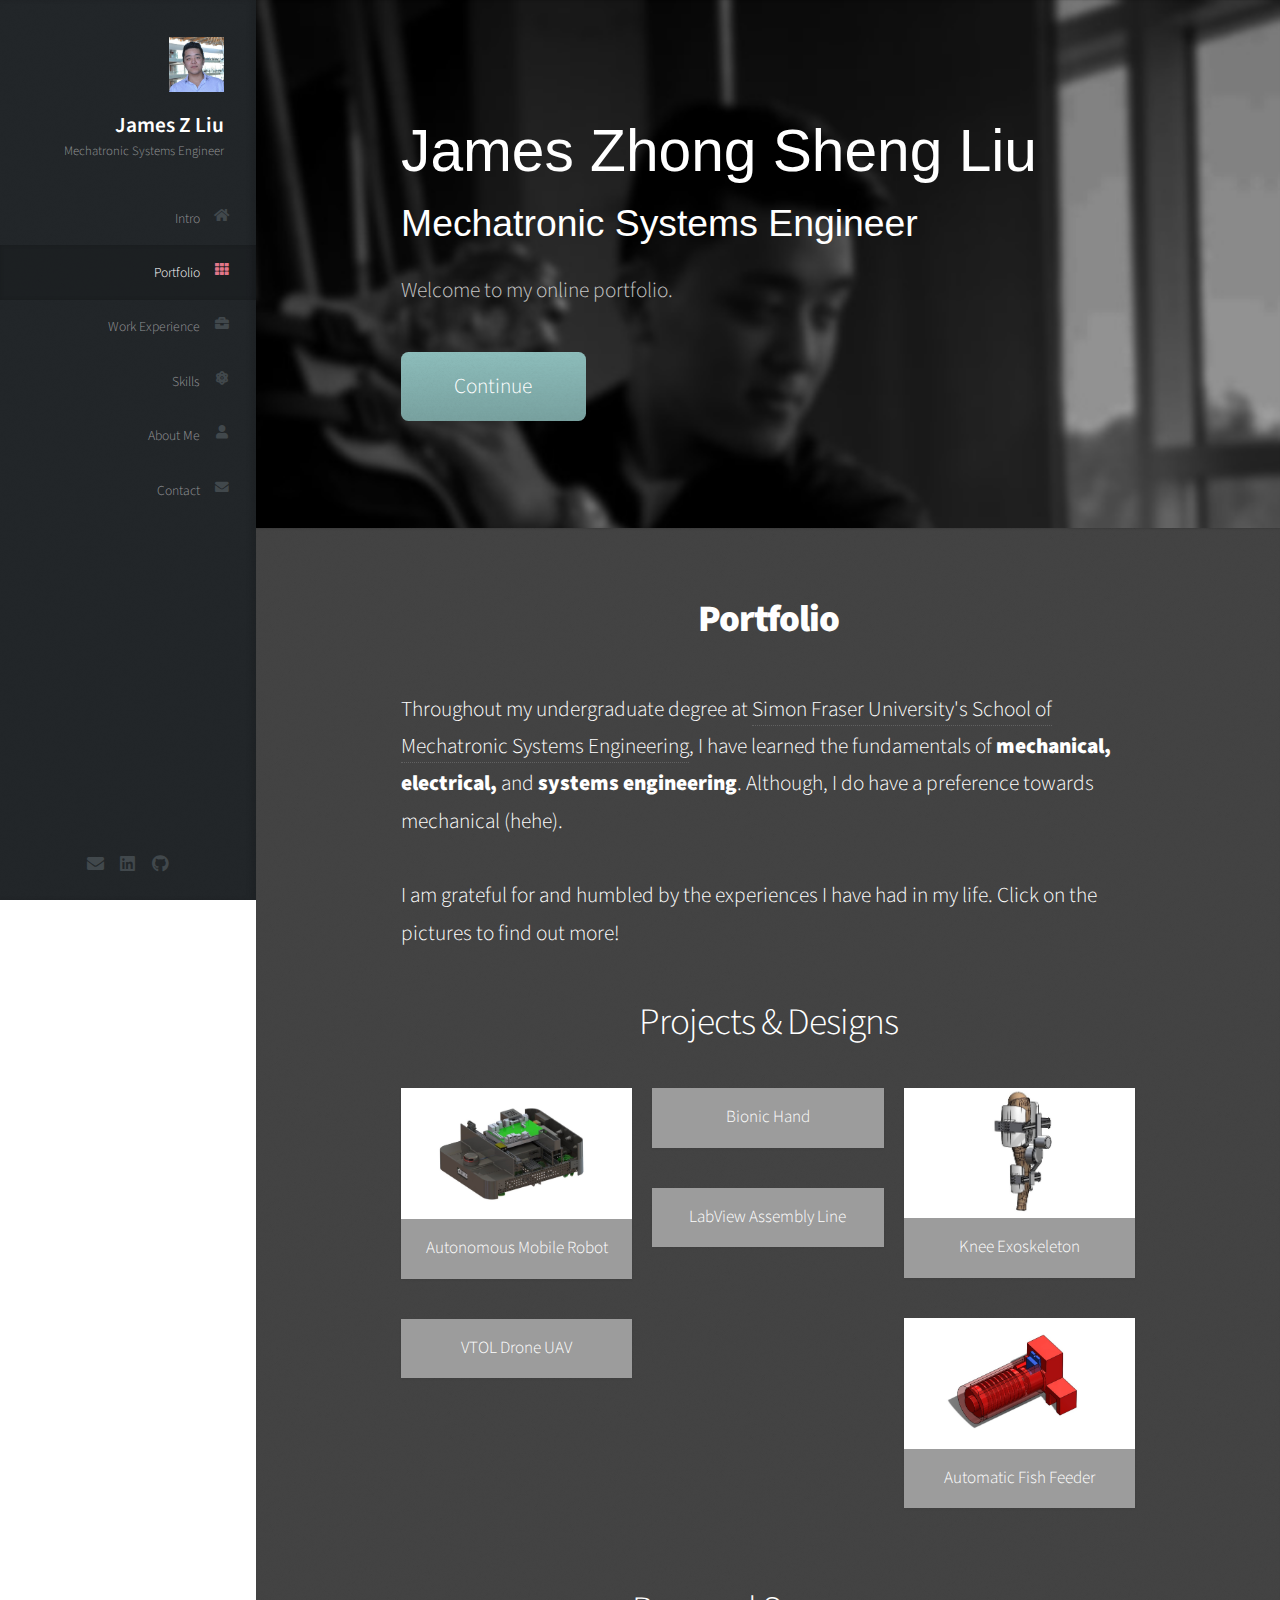
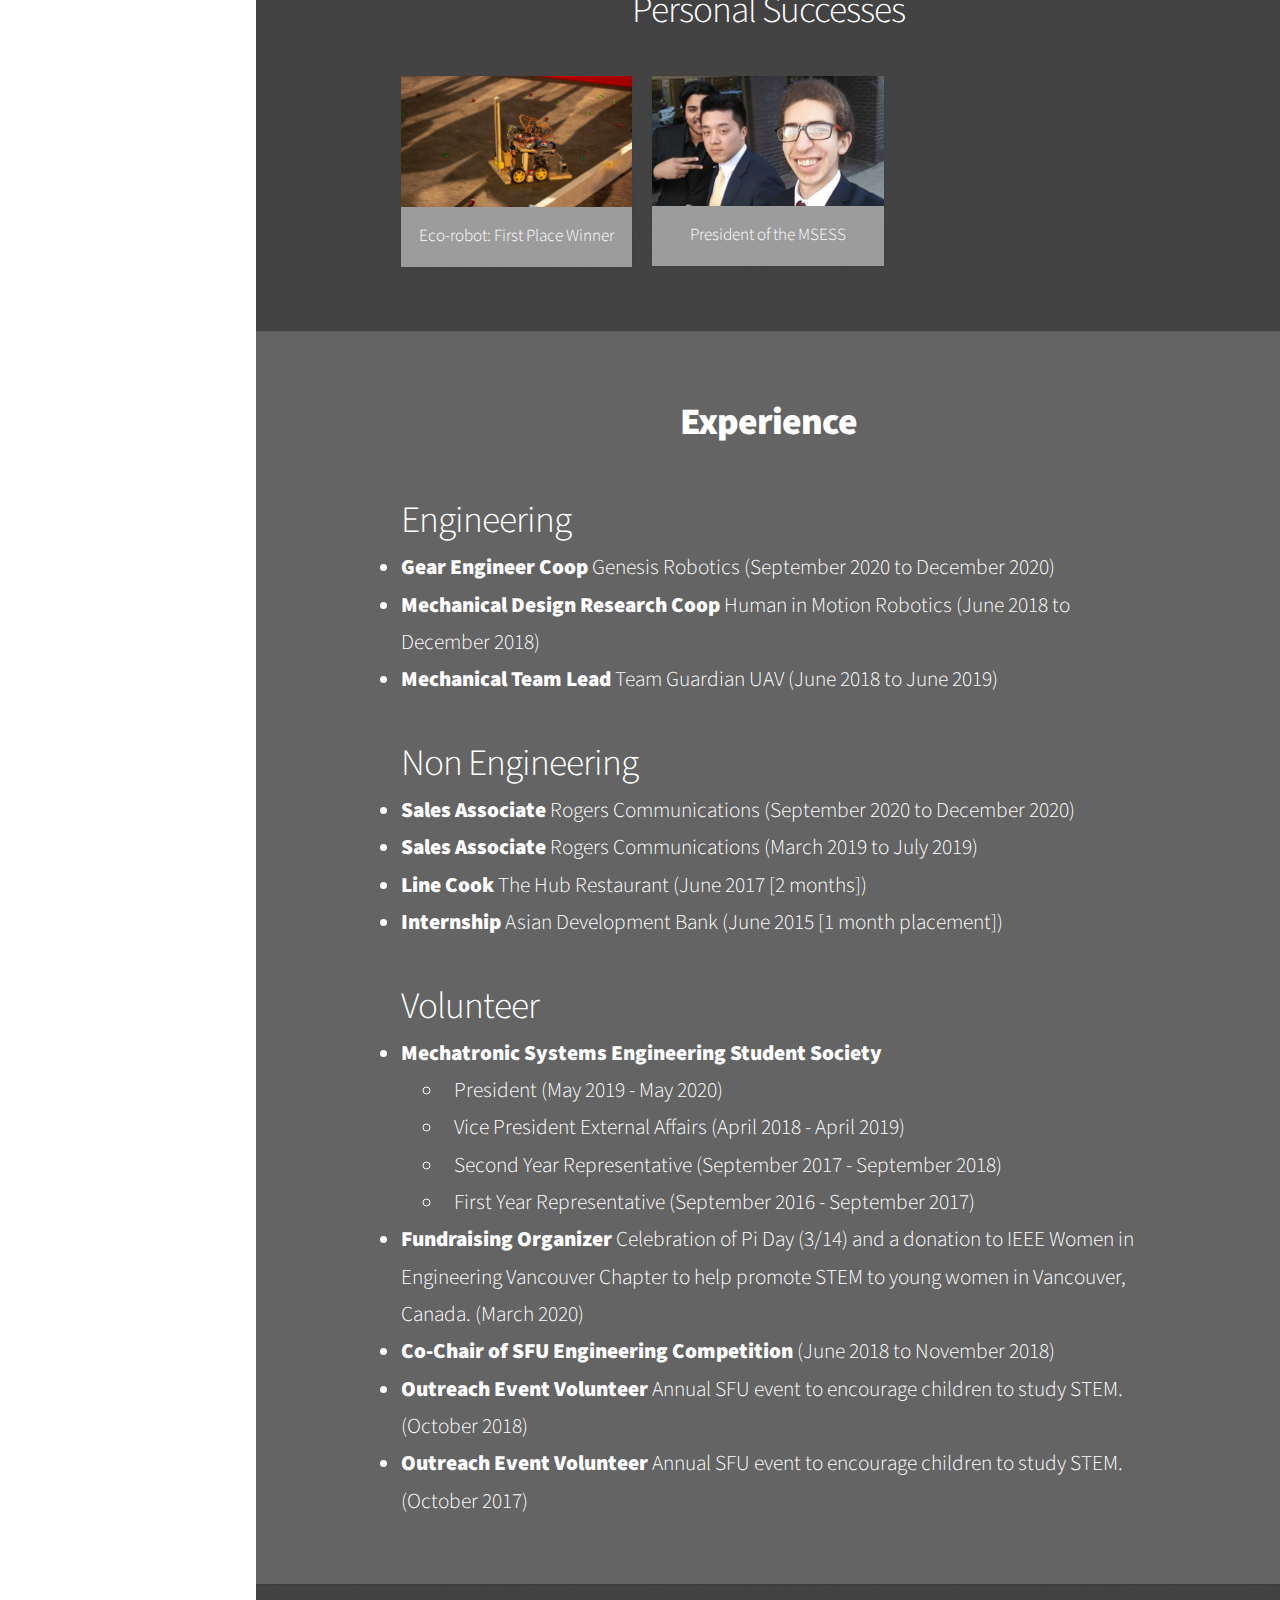
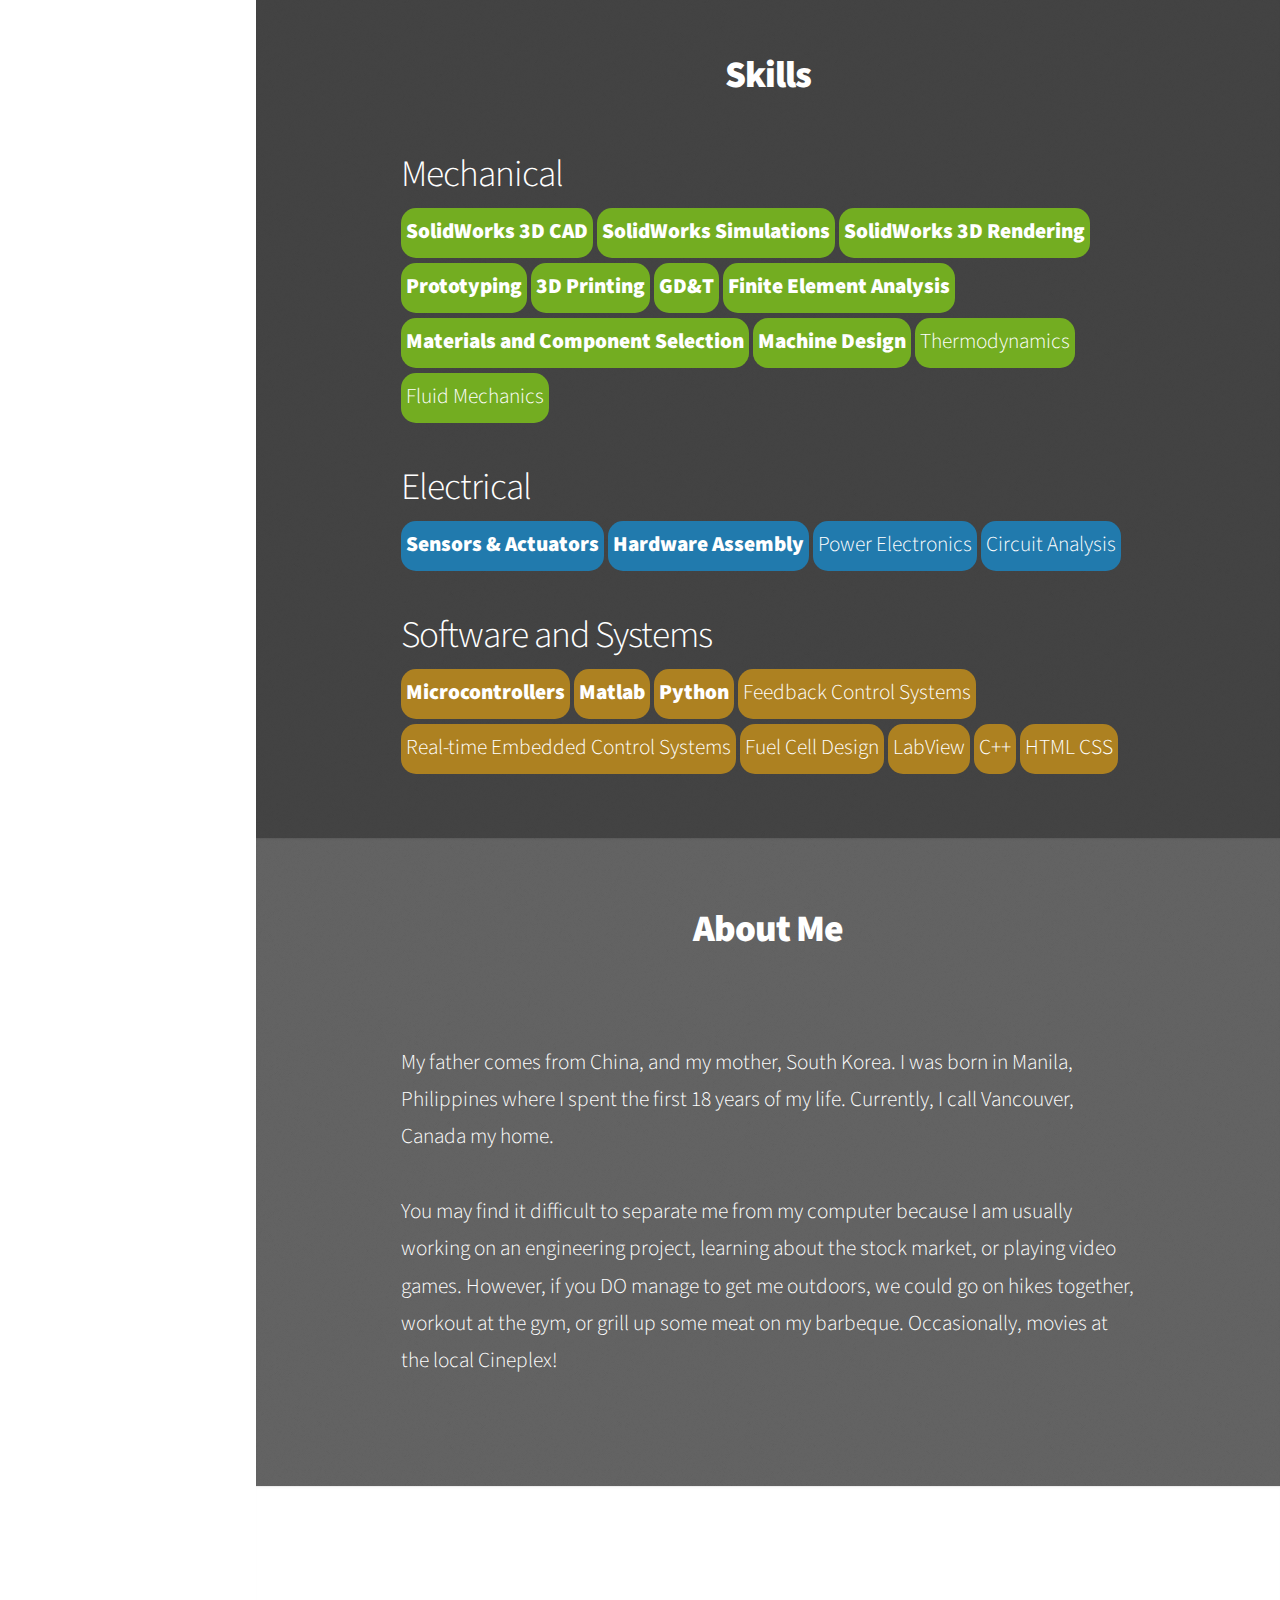
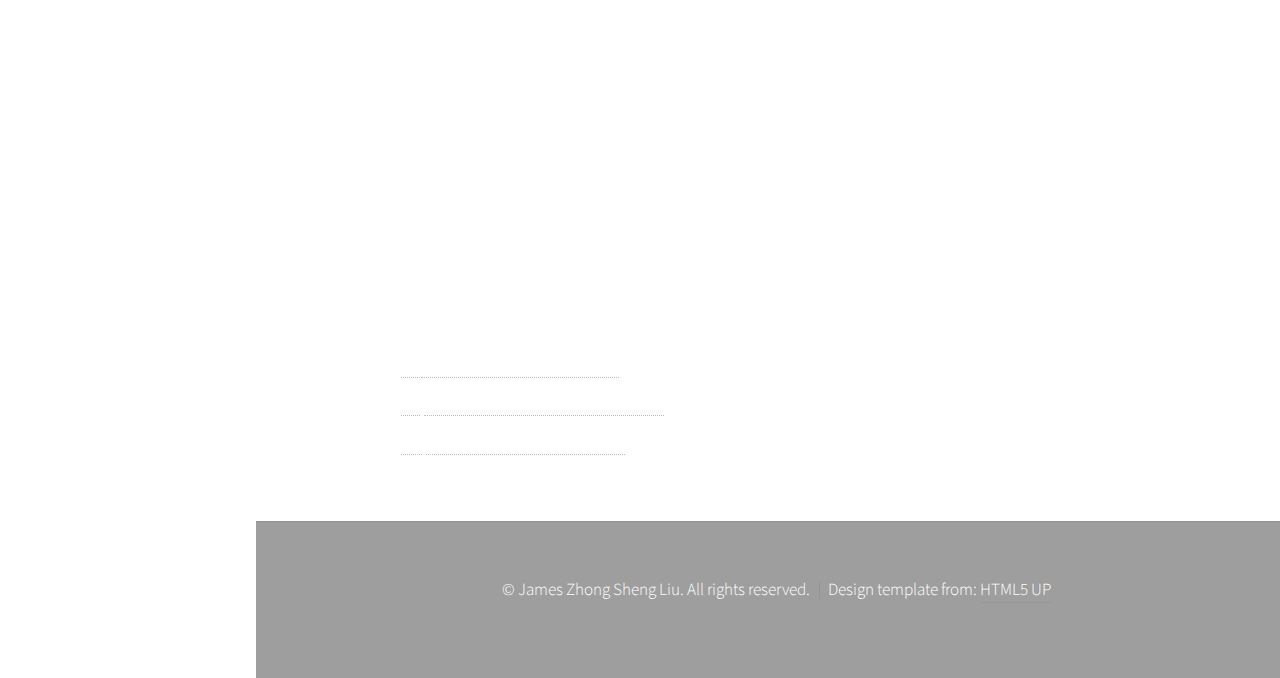
==== commit c3229233: "index.html update" ====
--- a/index.html
+++ b/index.html
@@ -127,7 +127,8 @@
 								mechanical (hehe). </br></br> I am grateful for and humbled by the experiences 
 								I have had in my life. Click on the pictures to find out more!
 							</p>
-							<h2>Projects</h2> </br>
+							<h2>Projects & Designs</h2> </br>
+
 							<div class="row">
 								<div class="col-4 col-12-mobile">
 									<article class="item1">
@@ -176,7 +177,7 @@
 								</div>
 							</div>
 								</br></br>
-							<h2>Accomplishments</h2> </br>							
+							<h2>Personal Successes</h2> </br>							
 							<div class="row">
 								<div class="col-4 col-12-mobile">
 									<article class="item1">
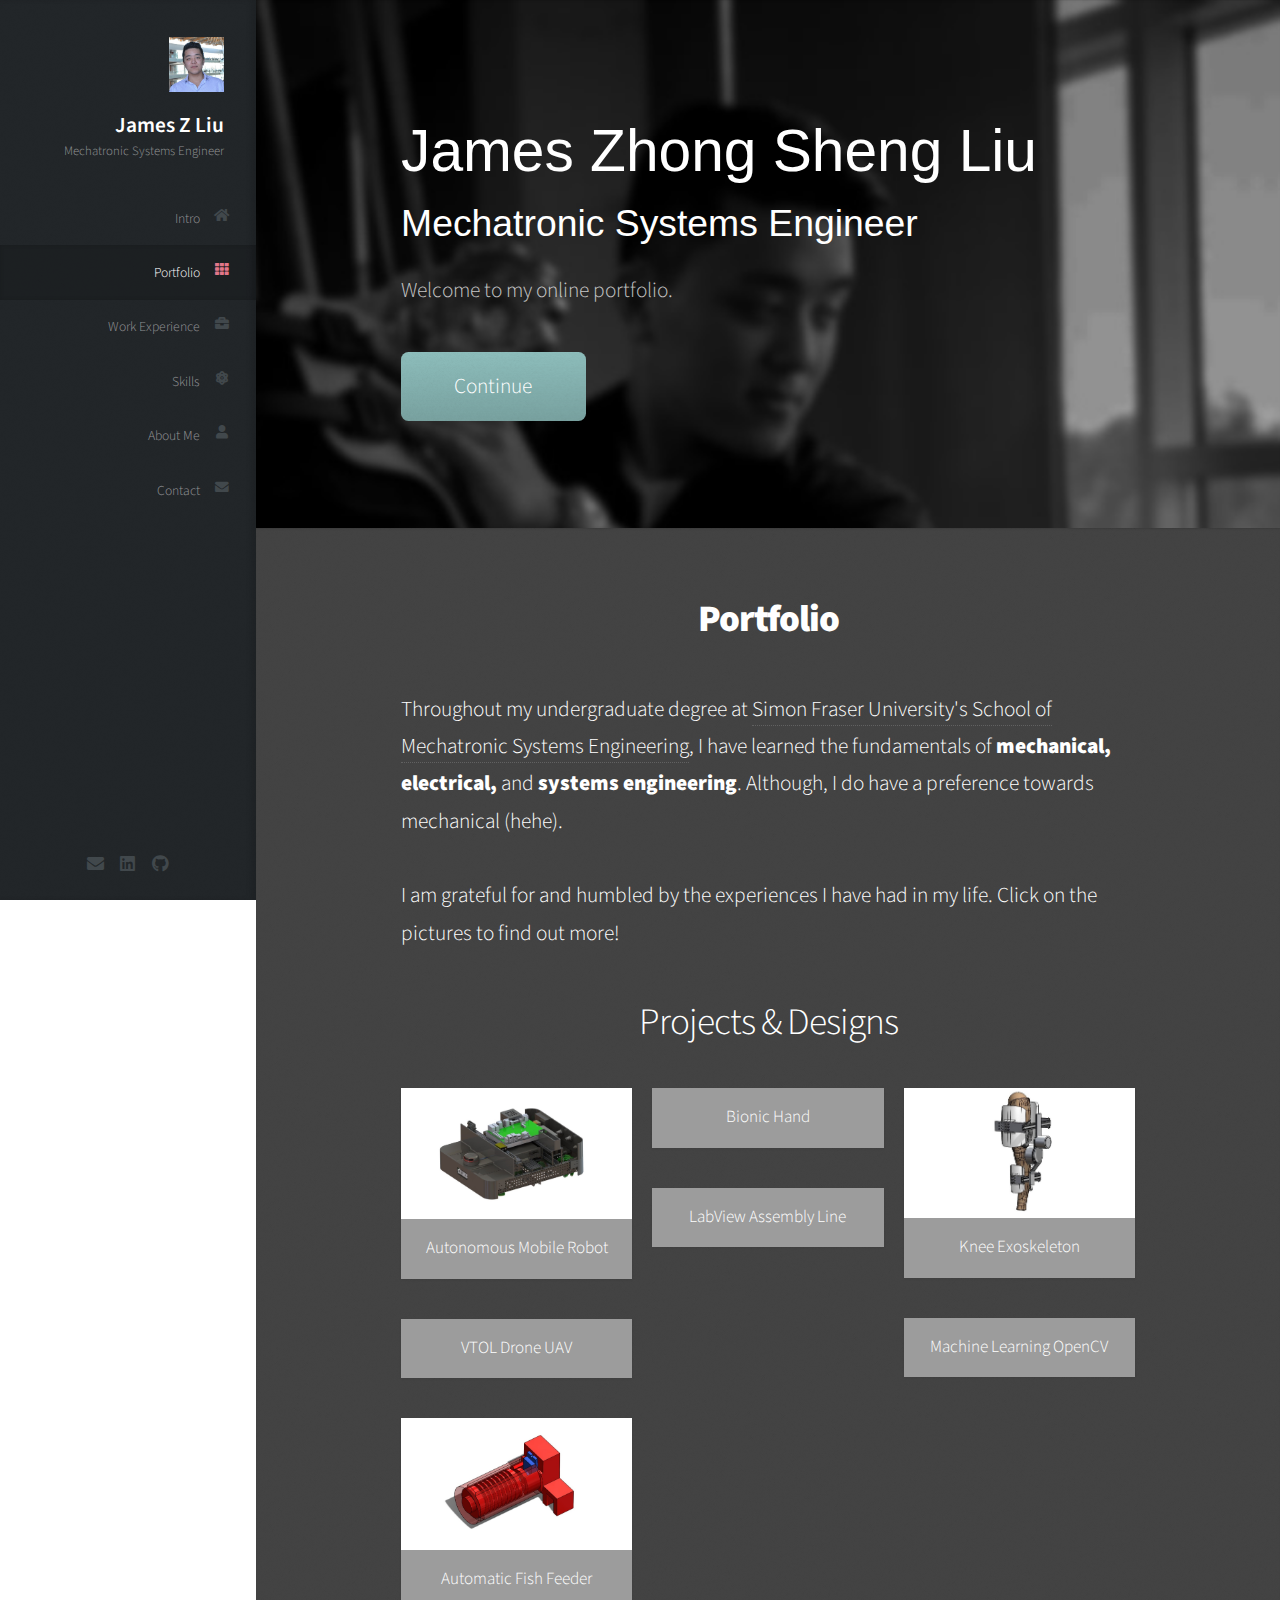
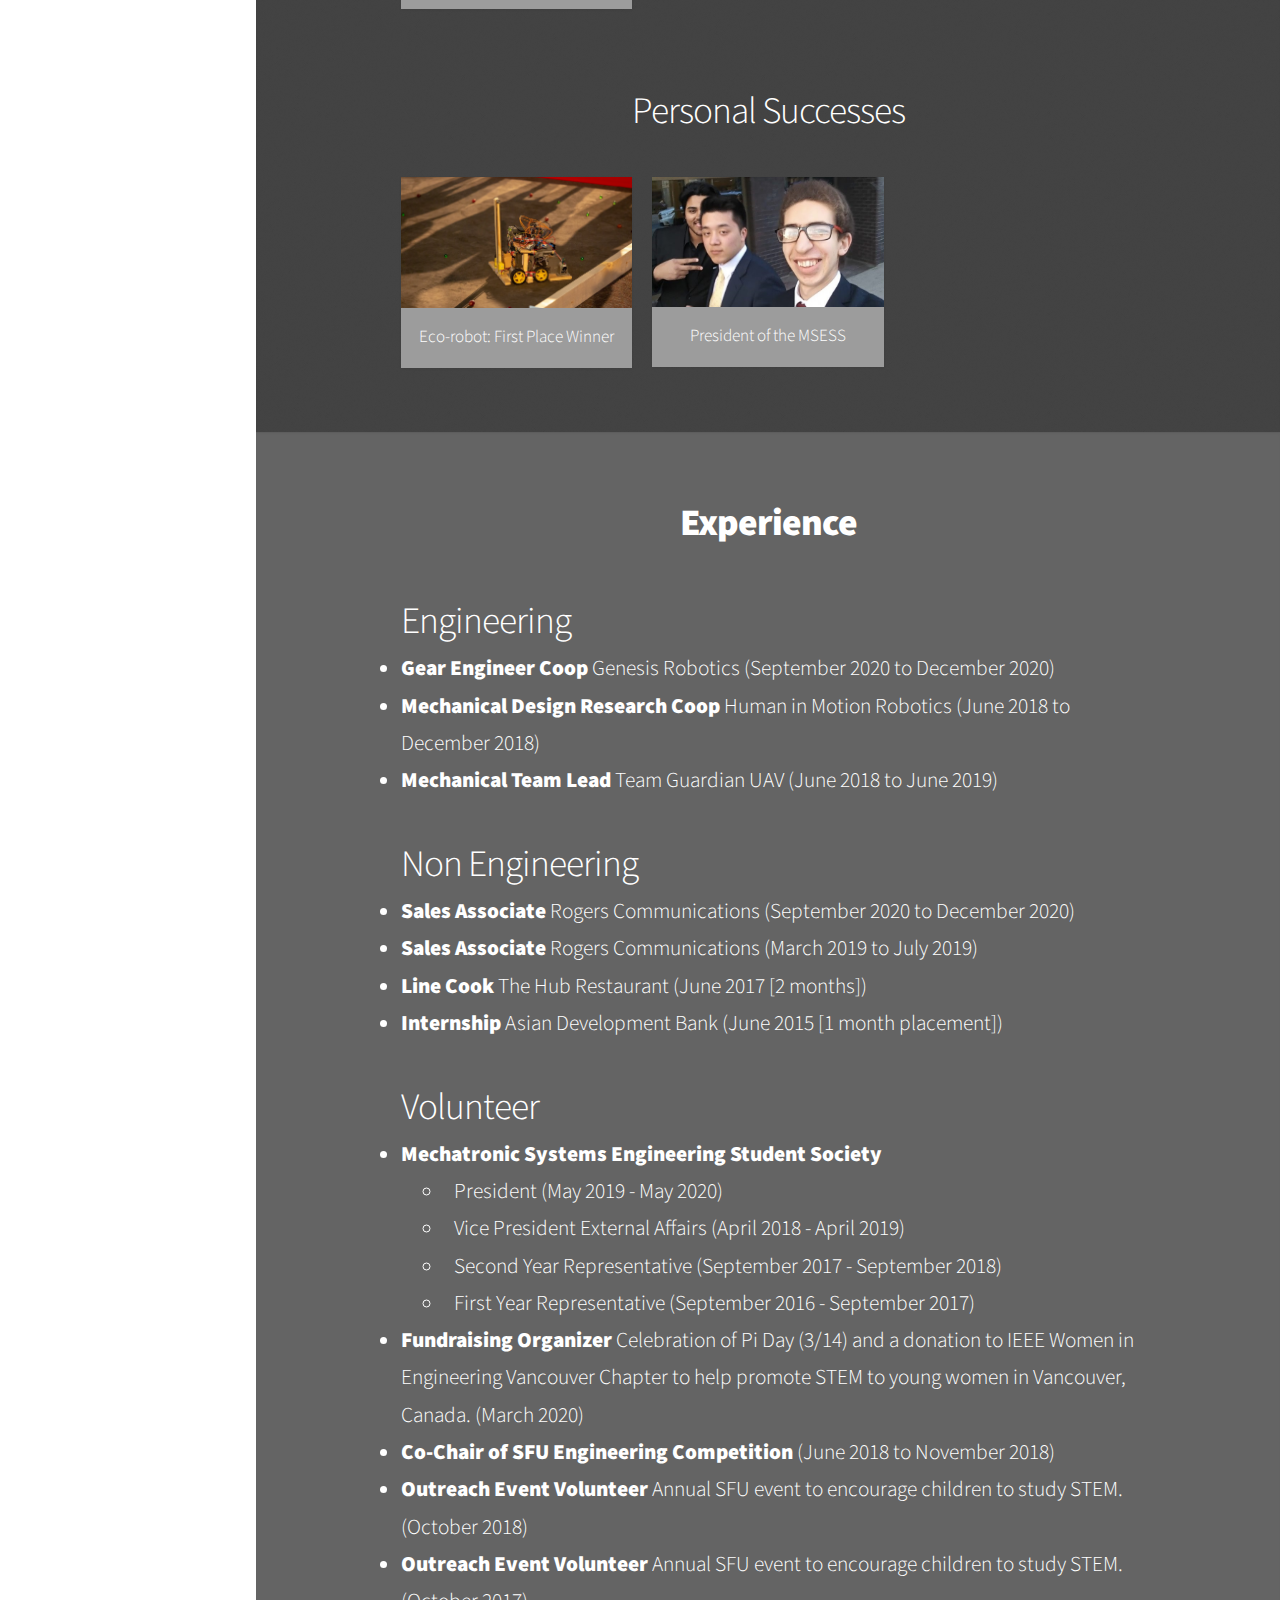
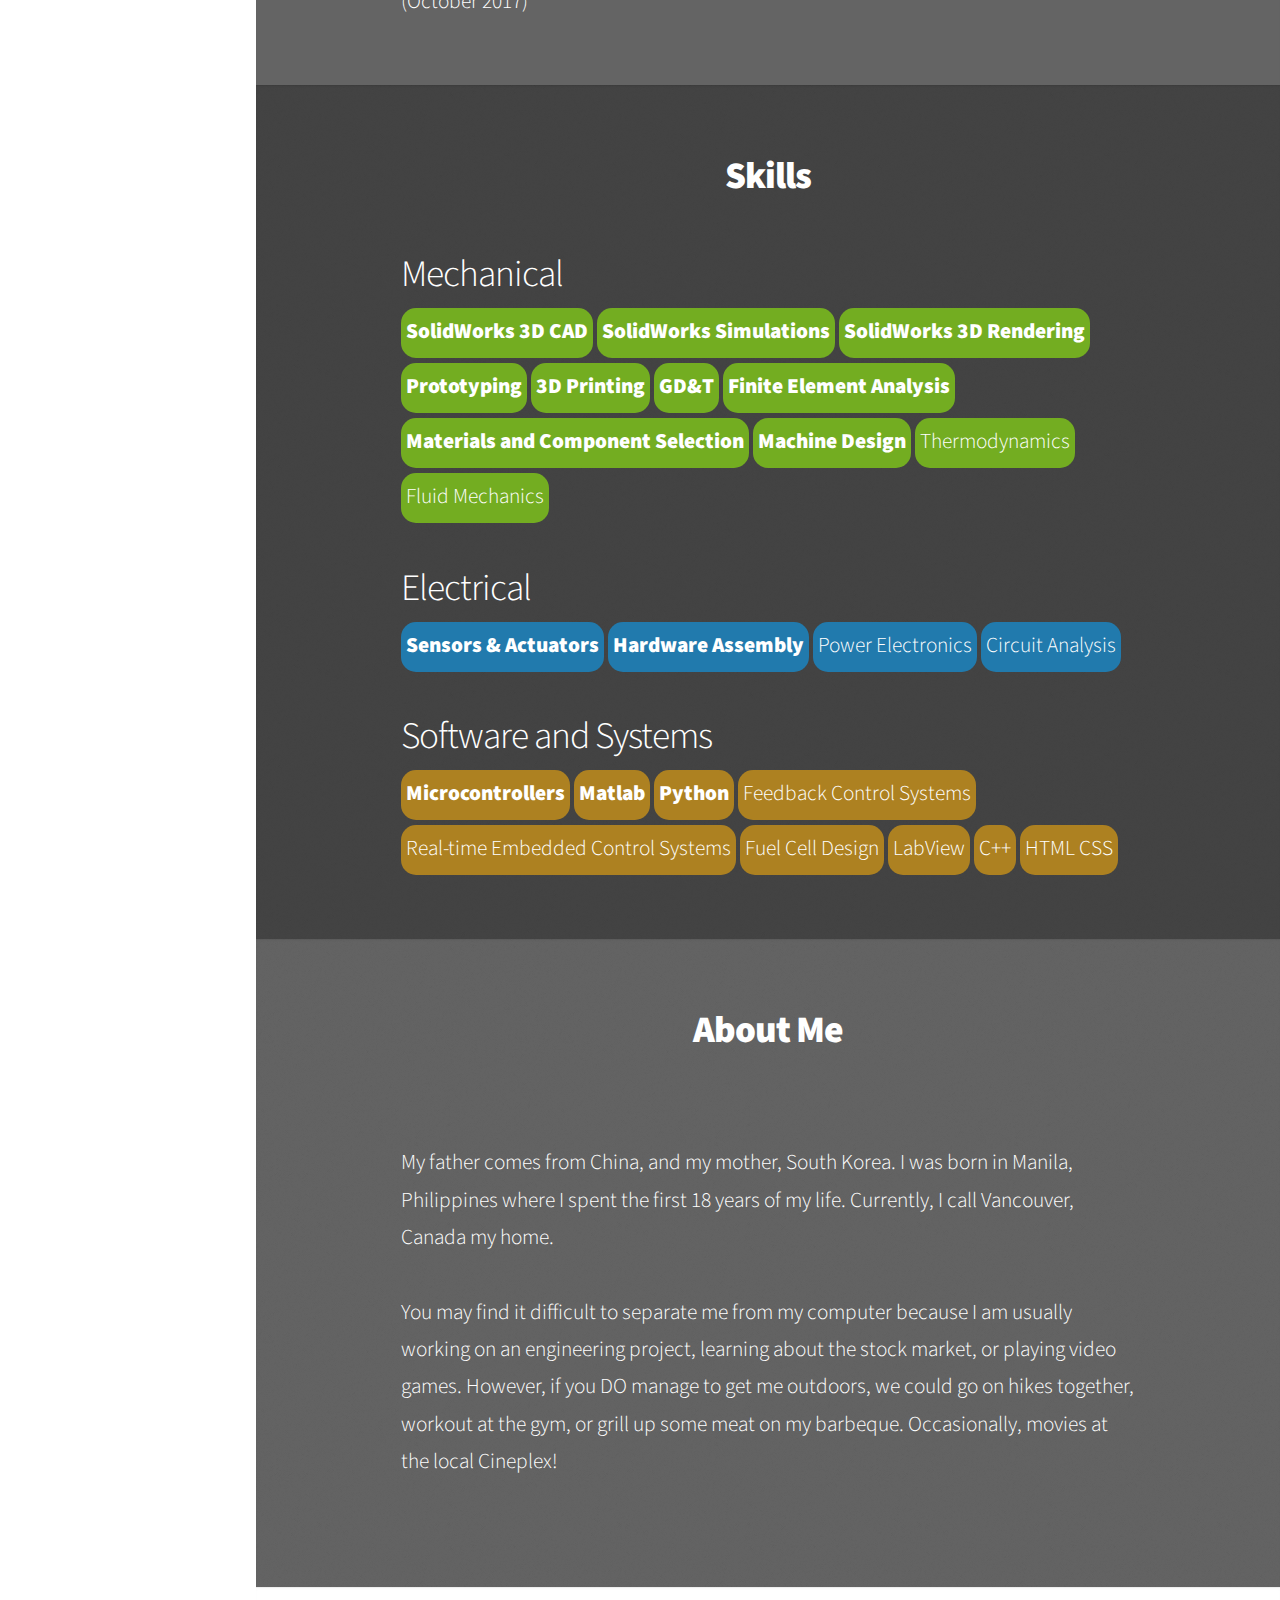
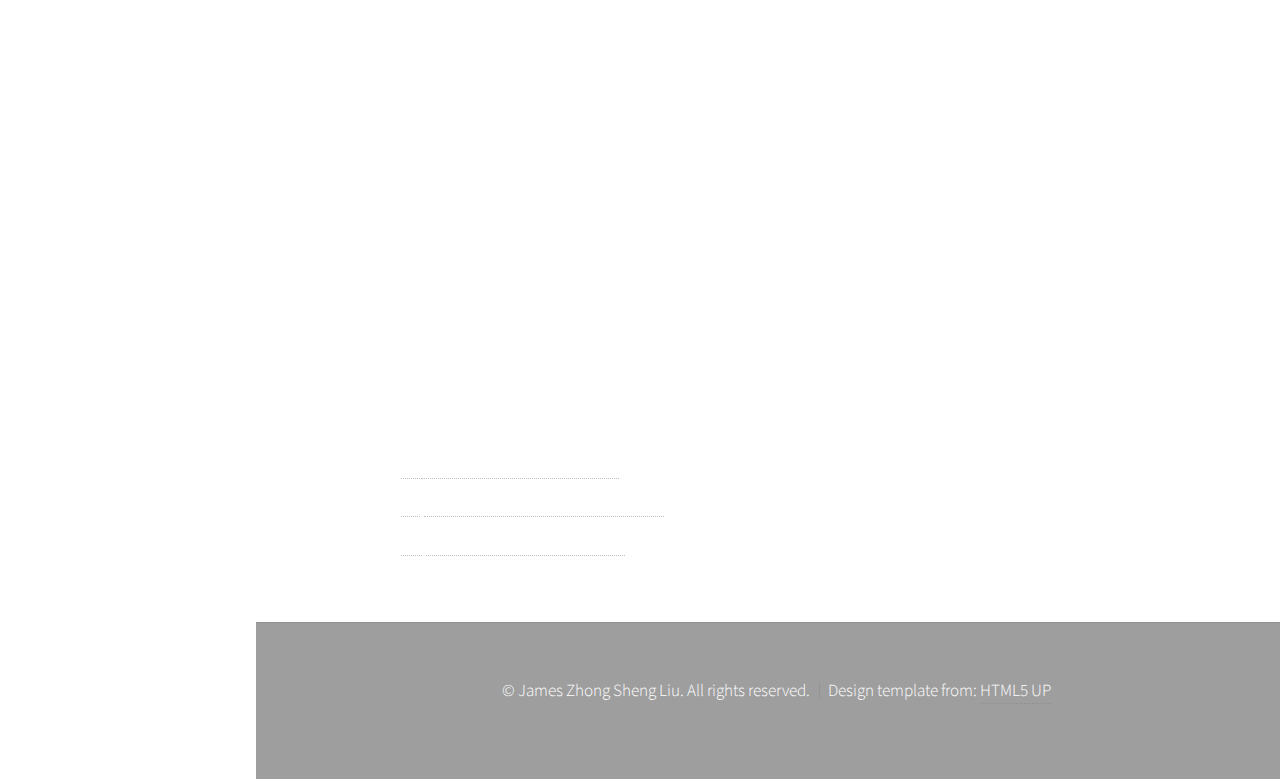
==== commit b96d5bc3: "added Mask Detector" ====
--- a/index.html
+++ b/index.html
@@ -143,7 +143,12 @@
 											<h3>VTOL Drone UAV</h3>
 										</header>
 									</article>
-									
+									<article class="item1">
+										<a href="fishFeeder.html" class="image fit"><img src="images/fishFeeder_isometric.jpg" alt="" /></a>
+										<header>
+											<h3>Automatic Fish Feeder</h3>
+										</header>
+									</article>
 								</div>
 								<div class="col-4 col-12-mobile">
 									<article class="item1">
@@ -168,11 +173,12 @@
 										</header>
 									</article>
 									<article class="item1">
-										<a href="fishFeeder.html" class="image fit"><img src="images/fishFeeder_isometric.jpg" alt="" /></a>
-										<header>
-											<h3>Automatic Fish Feeder</h3>
-										</header>
-									</article>
+										<a href="maskDetector.html" class="image fit"><img src="images/maskRecording.gif" alt="" /></a>
+										<header>
+											<h3>Machine Learning OpenCV</h3>
+										</header>
+									</article>
+									
 									
 								</div>
 							</div>
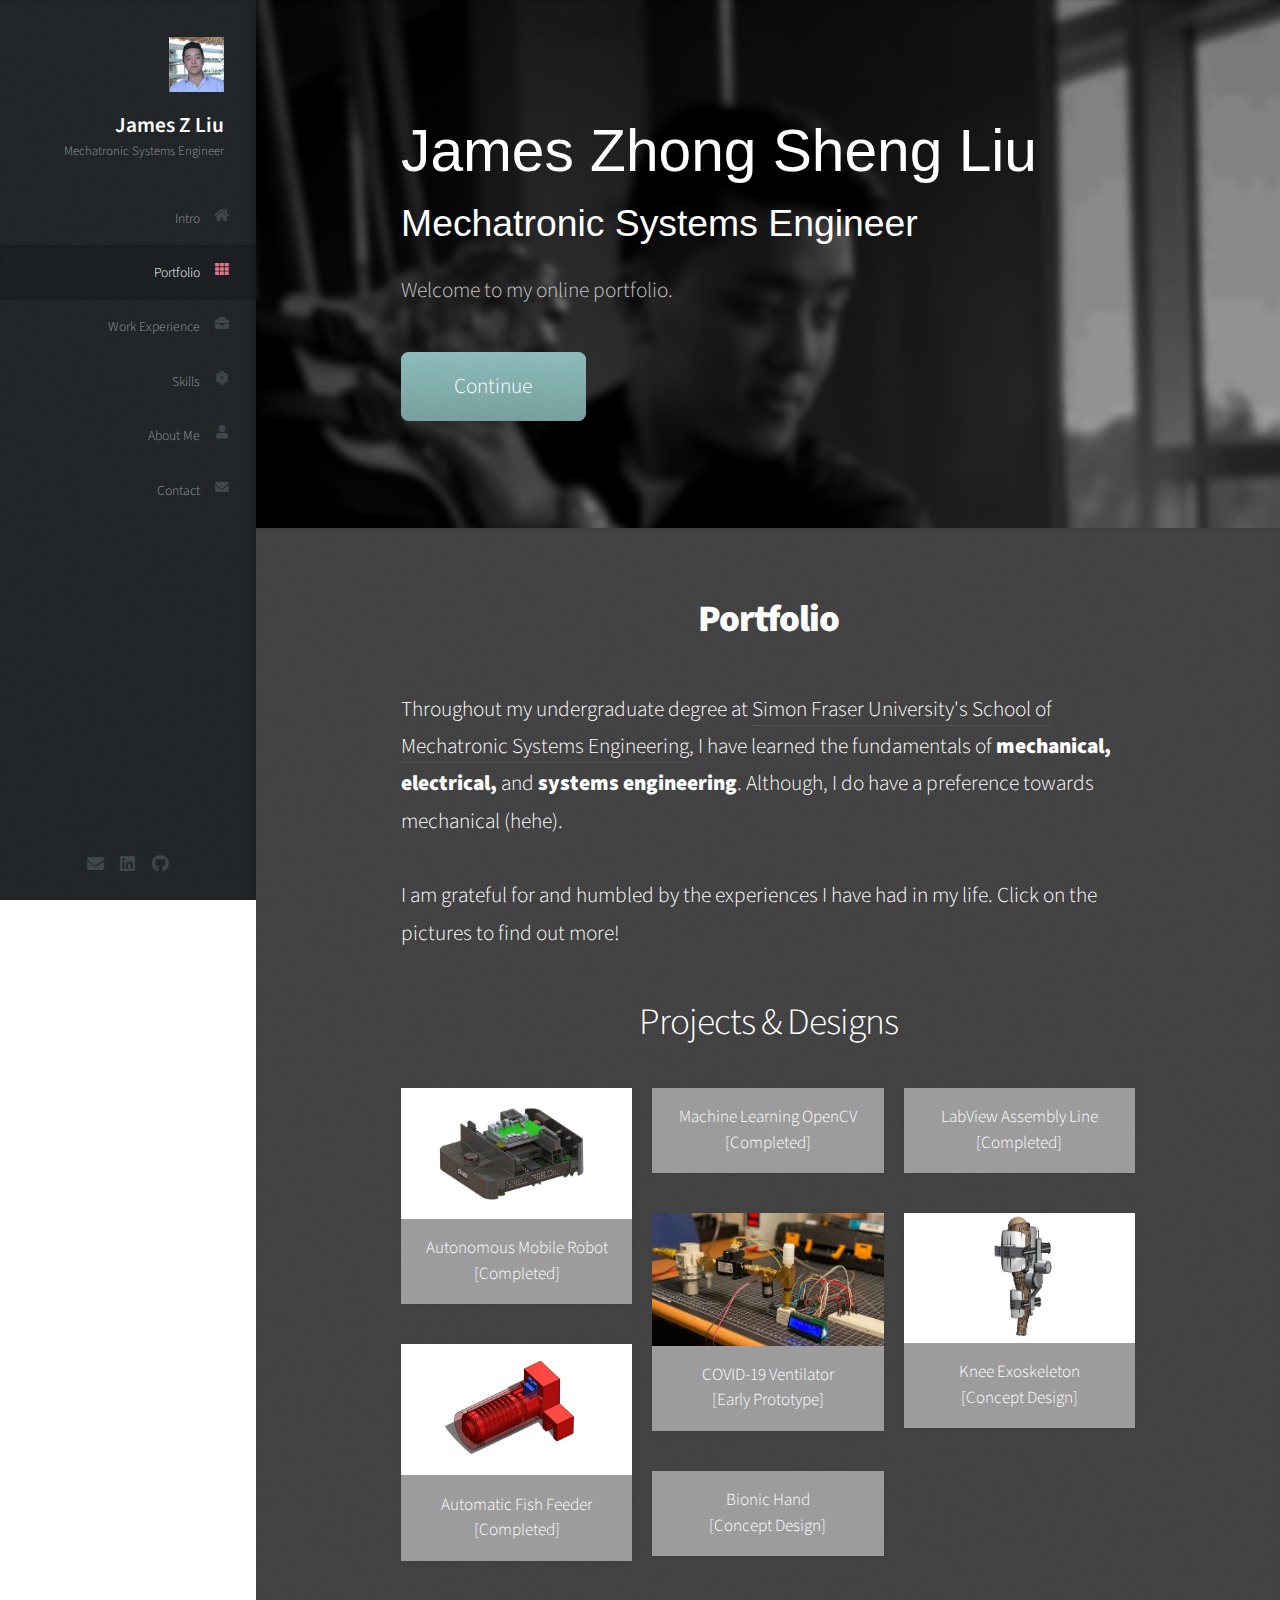
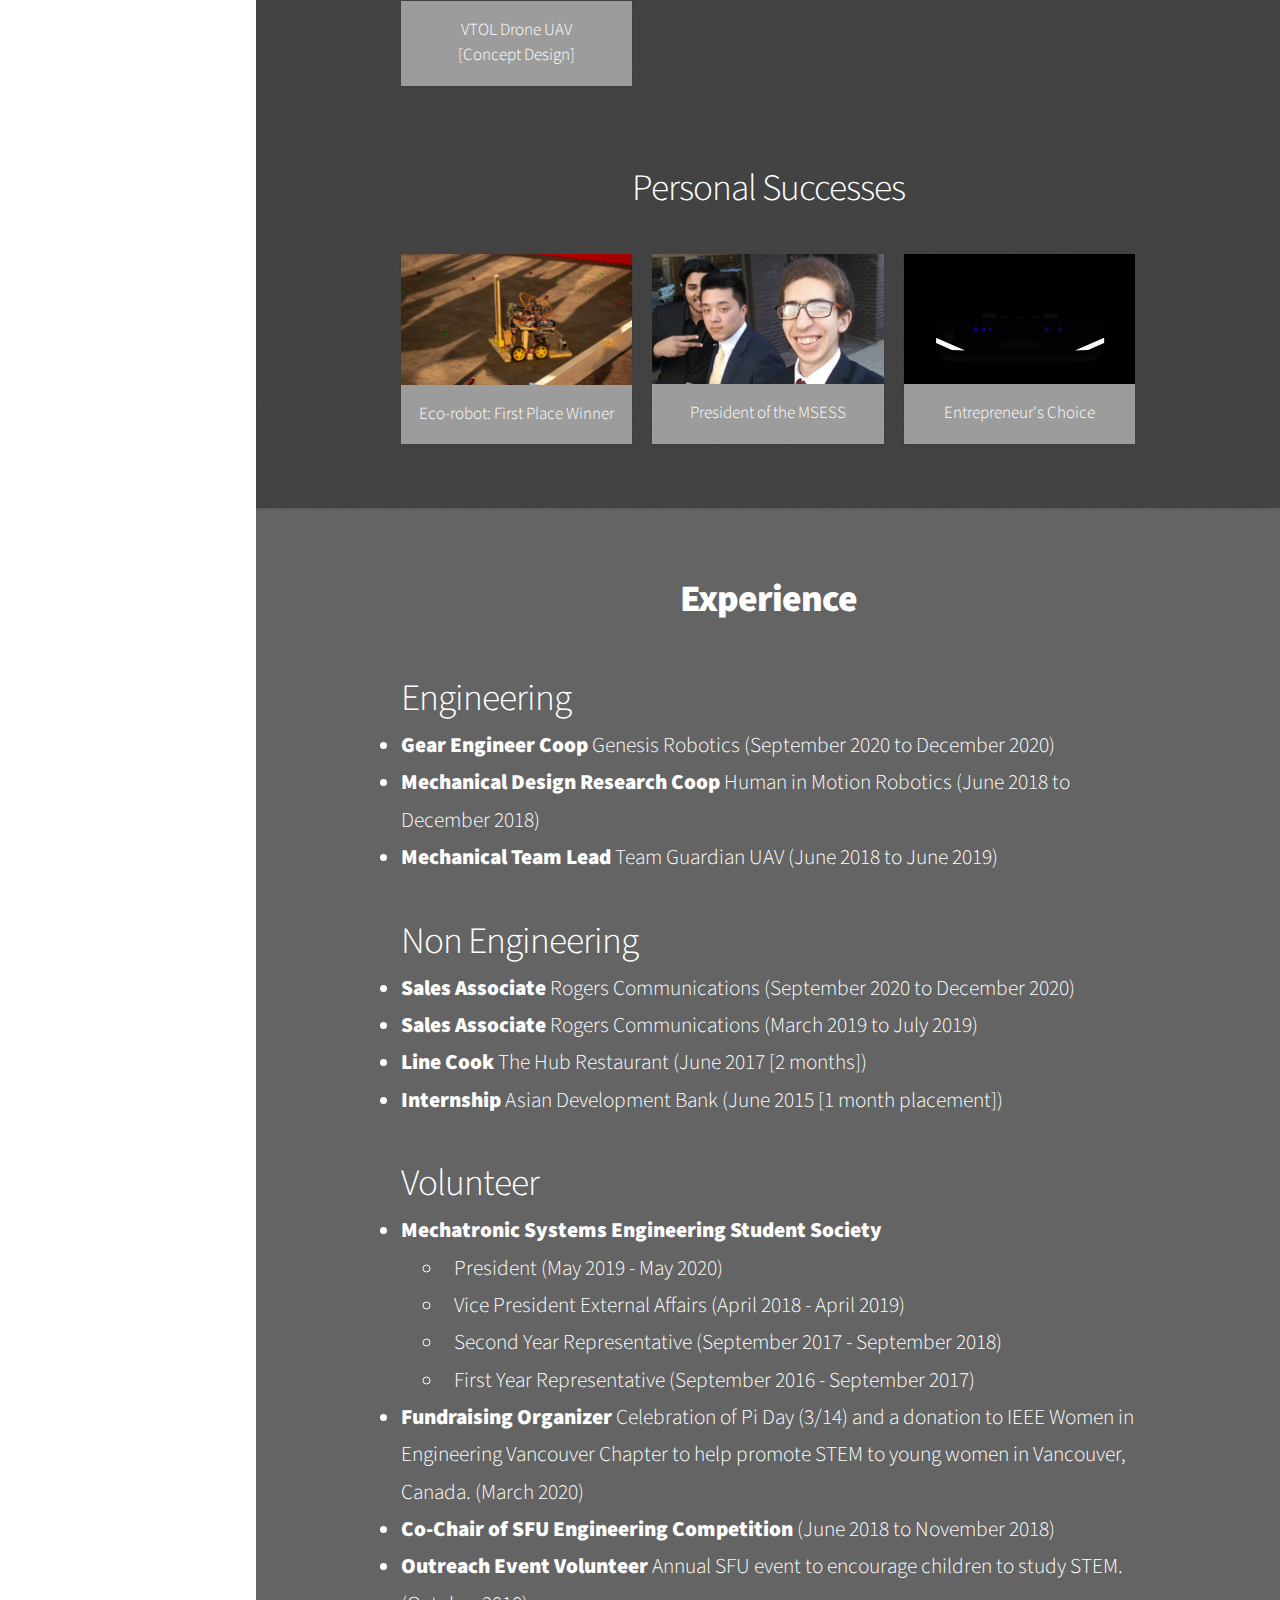
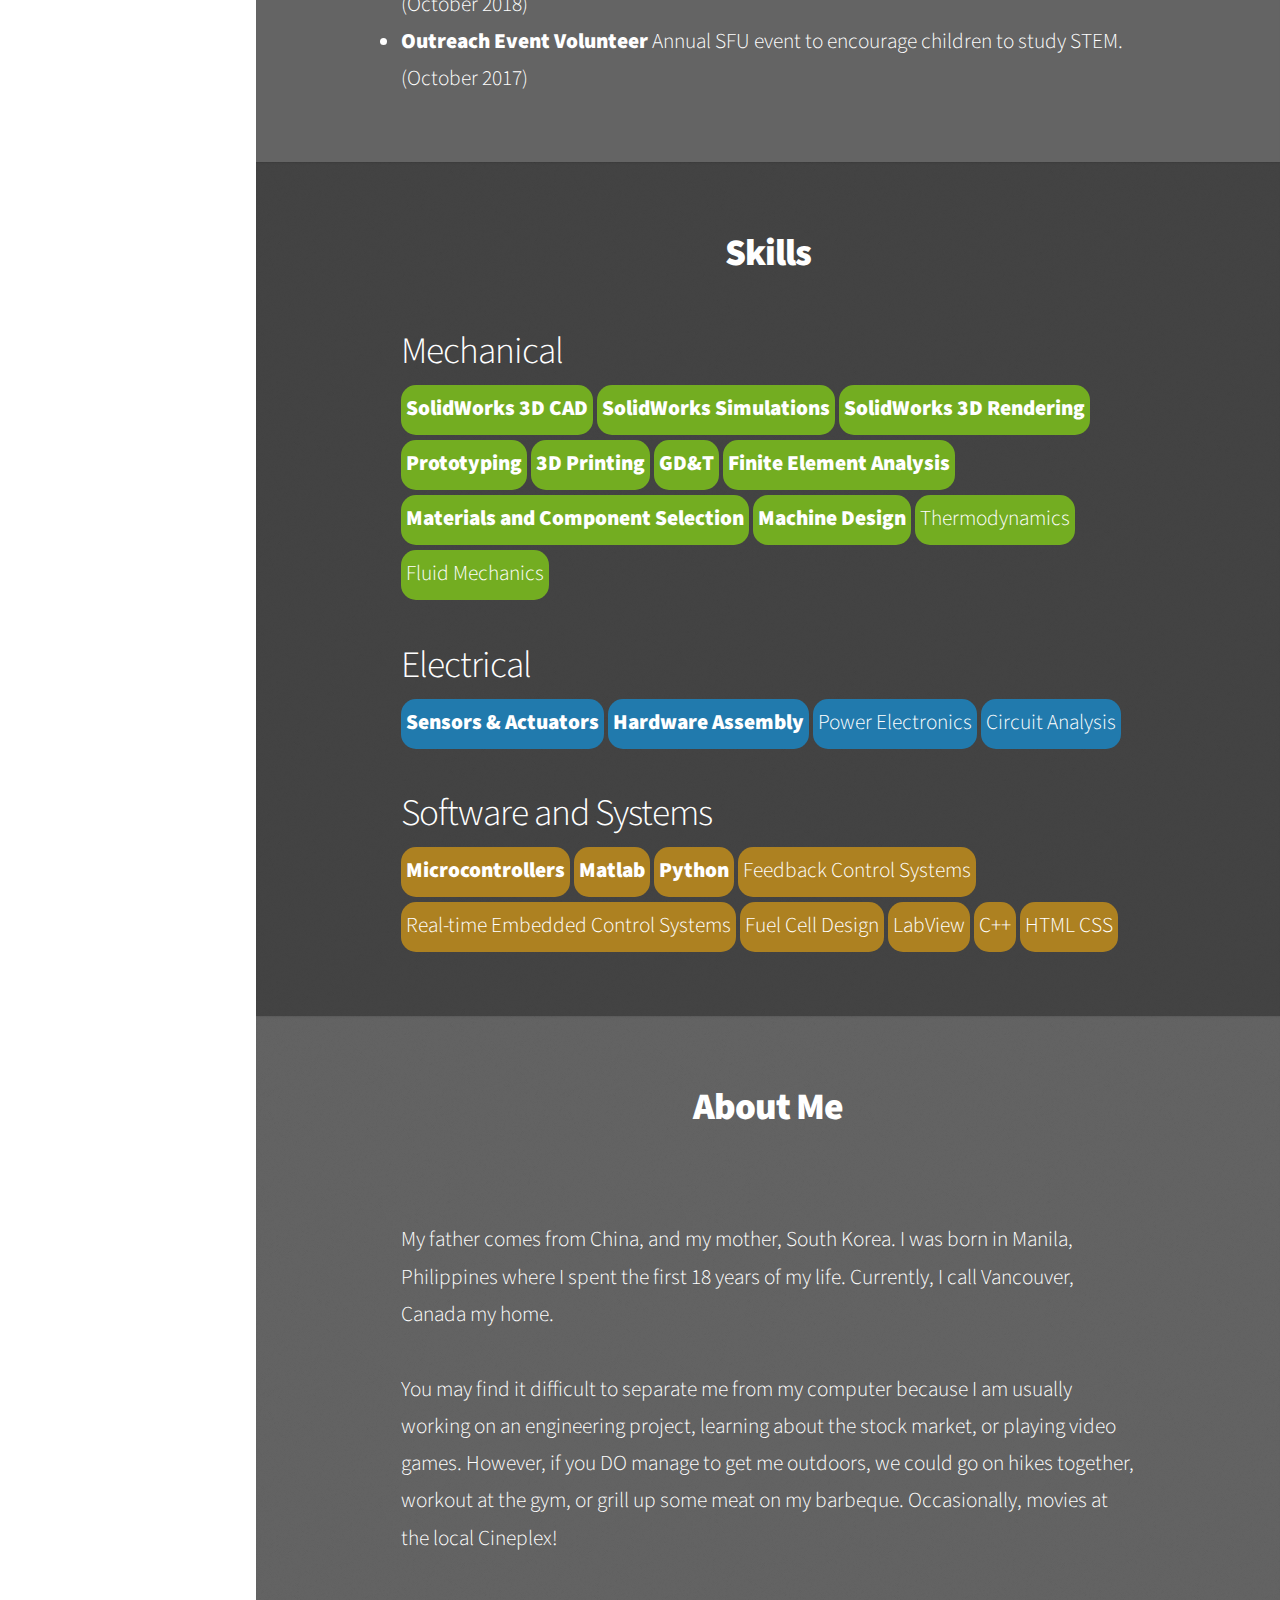
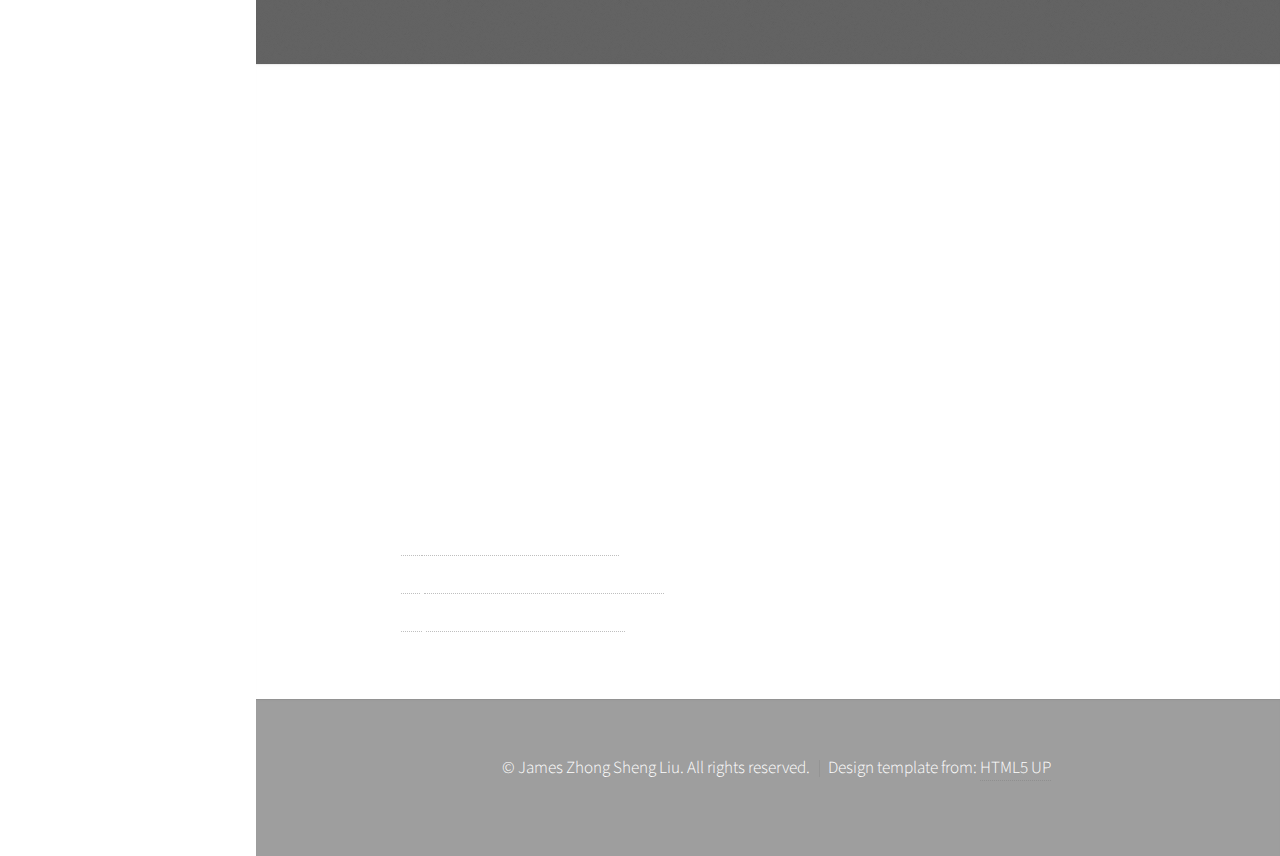
==== commit 1688db3d: "Entrepreneurs Choice page added" ====
--- a/index.html
+++ b/index.html
@@ -128,57 +128,72 @@
 								I have had in my life. Click on the pictures to find out more!
 							</p>
 							<h2>Projects & Designs</h2> </br>
-
 							<div class="row">
 								<div class="col-4 col-12-mobile">
 									<article class="item1">
 										<a href="AMR.html" class="image fit"><img src="images/AMR_1.jpg" alt="" /></a>
 										<header>
 											<h3>Autonomous Mobile Robot</h3>
+											<h3>[Completed]</h3>
+										</header>
+									</article>
+									<article class="item1">
+										<a href="fishFeeder.html" class="image fit"><img src="images/fishFeeder_isometric.jpg" alt="" /></a>
+										<header>
+											<h3>Automatic Fish Feeder</h3>
+											<h3>[Completed]</h3>
 										</header>
 									</article>
 									<article class="item1">
 										<a href="VTOL.html" class="image fit"><img src="images/VTOL.gif" alt="" /></a>
 										<header>
 											<h3>VTOL Drone UAV</h3>
-										</header>
-									</article>
-									<article class="item1">
-										<a href="fishFeeder.html" class="image fit"><img src="images/fishFeeder_isometric.jpg" alt="" /></a>
-										<header>
-											<h3>Automatic Fish Feeder</h3>
-										</header>
-									</article>
-								</div>
-								<div class="col-4 col-12-mobile">
+											<h3>[Concept Design]</h3>
+										</header>
+									</article>
+									
+								</div>
+								<div class="col-4 col-12-mobile">
+									<article class="item1">
+										<a href="maskDetector.html" class="image fit"><img src="images/maskRecording.gif" alt="" /></a>
+										<header>
+											<h3>Machine Learning OpenCV</h3>
+											<h3>[Completed]</h3>
+										</header>
+									</article>
+									<article class="item1">
+										<a href="ventilator.html" class="image fit"><img src="images/ventilator_physicalPrototypeSide.jpg" alt="" /></a>
+										<header>
+											<h3> COVID-19 Ventilator</h3>
+											<h3>[Early Prototype]</h3>
+										</header>
+									</article>
 									<article class="item1">
 										<a href="bionic.html" class="image fit"><img src="images/bionicHand.gif" alt="" /></a>
 										<header>
-											<h3>Bionic Hand</h3>
-										</header>
-									</article>
-									
+											<h3>Bionic Hand </h3>
+											<h3>[Concept Design]</h3>
+										</header>
+									</article>
+																						
+								
+								</div>
+								<div class="col-4 col-12-mobile">
 									<article class="item1">
 										<a href="assemblyLine.html" class="image fit"><img src="images/assemblyLine.gif" alt="" /></a>
 										<header>
 											<h3>LabView Assembly Line</h3>
-										</header>
-									</article>
-								</div>
-								<div class="col-4 col-12-mobile">
+											<h3>[Completed]</h3>
+										</header>
+									</article>
 									<article class="item1">
 										<a href="kneeExo.html" class="image fit"><img src="images/kneeExo1.jpg" alt="" /></a>
 										<header>
 											<h3>Knee Exoskeleton</h3>
-										</header>
-									</article>
-									<article class="item1">
-										<a href="maskDetector.html" class="image fit"><img src="images/maskRecording.gif" alt="" /></a>
-										<header>
-											<h3>Machine Learning OpenCV</h3>
-										</header>
-									</article>
-									
+											<h3>[Concept Design]</h3>
+										</header>
+									</article>
+															
 									
 								</div>
 							</div>
@@ -204,7 +219,12 @@
 									
 								</div>
 								<div class="col-4 col-12-mobile">
-
+									<article class="item1">
+										<a href="entrepreneursChoice.html" class="image fit"><img src="images/ANTSGif.gif" alt="" /></a>
+										<header>
+											<h3>Entrepreneur's Choice</h3>
+										</header>
+									</article>
 								</div>
 							</div>
 						</div>
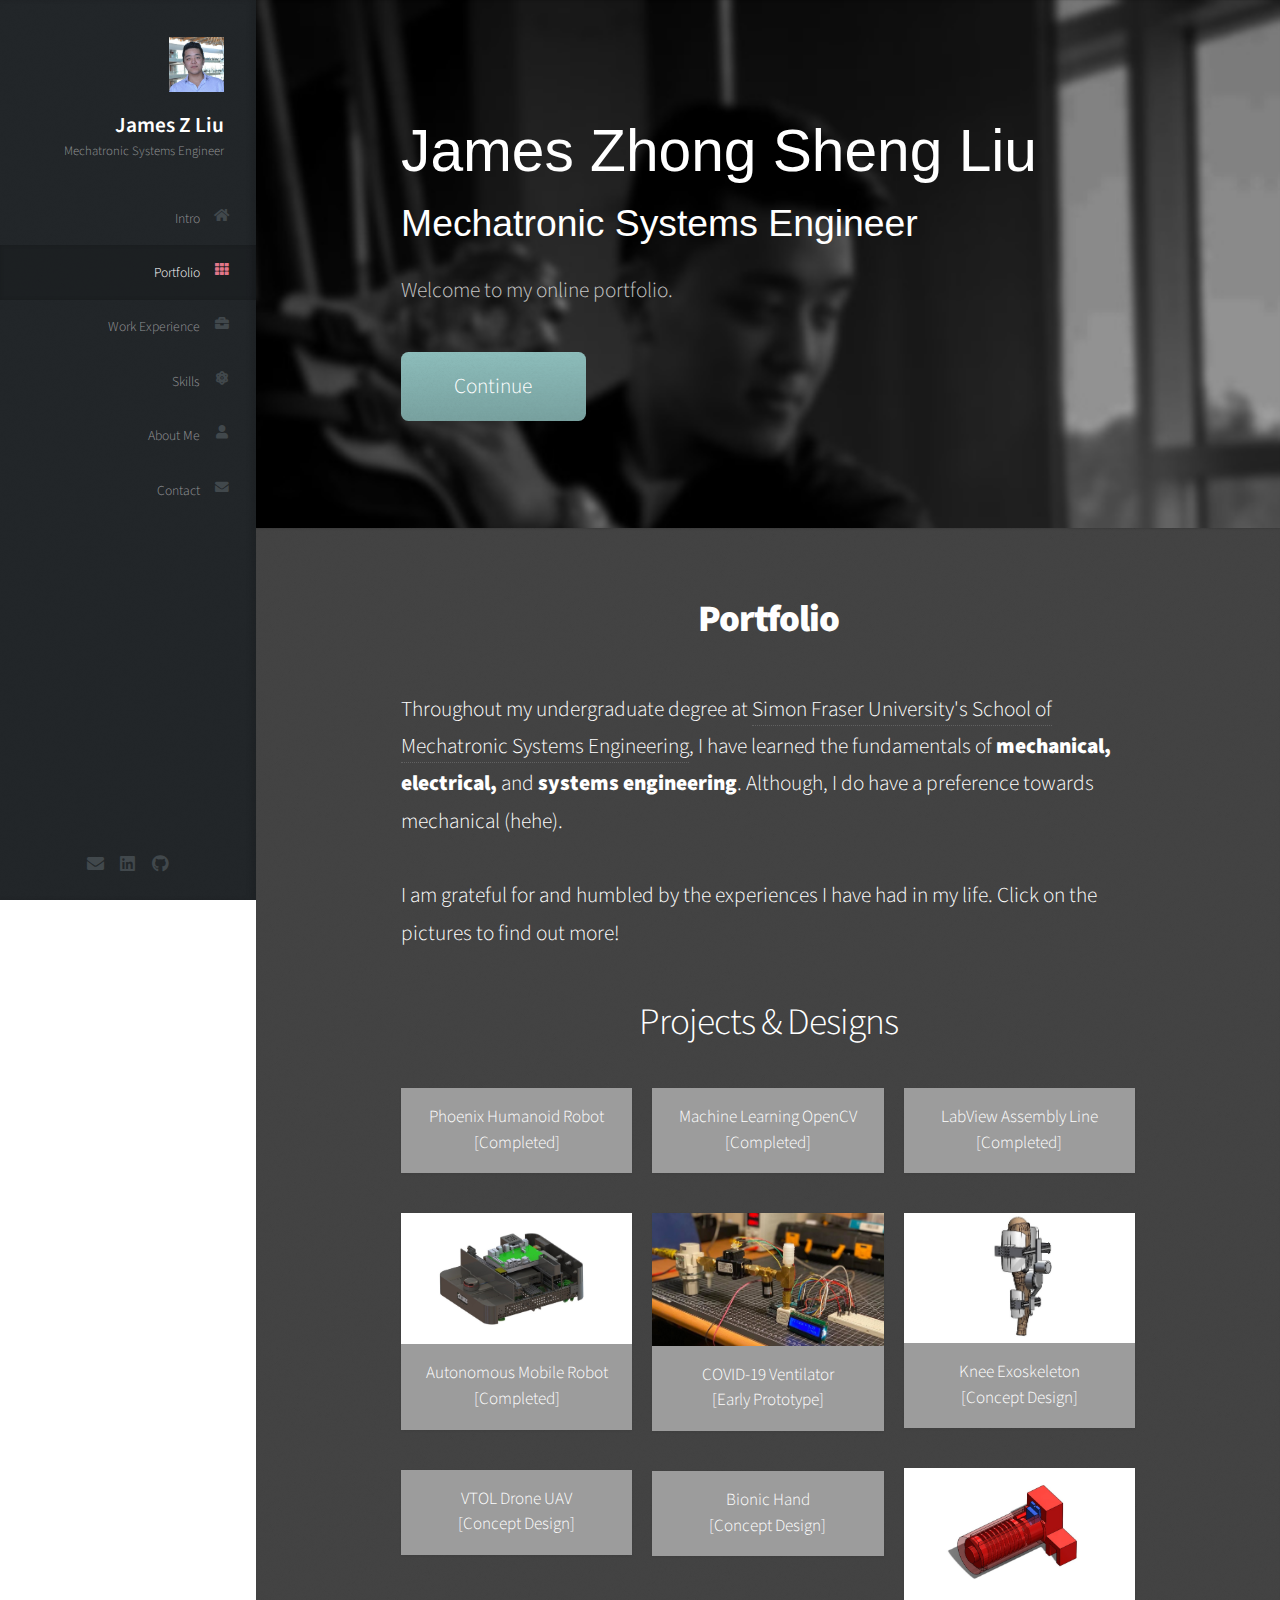
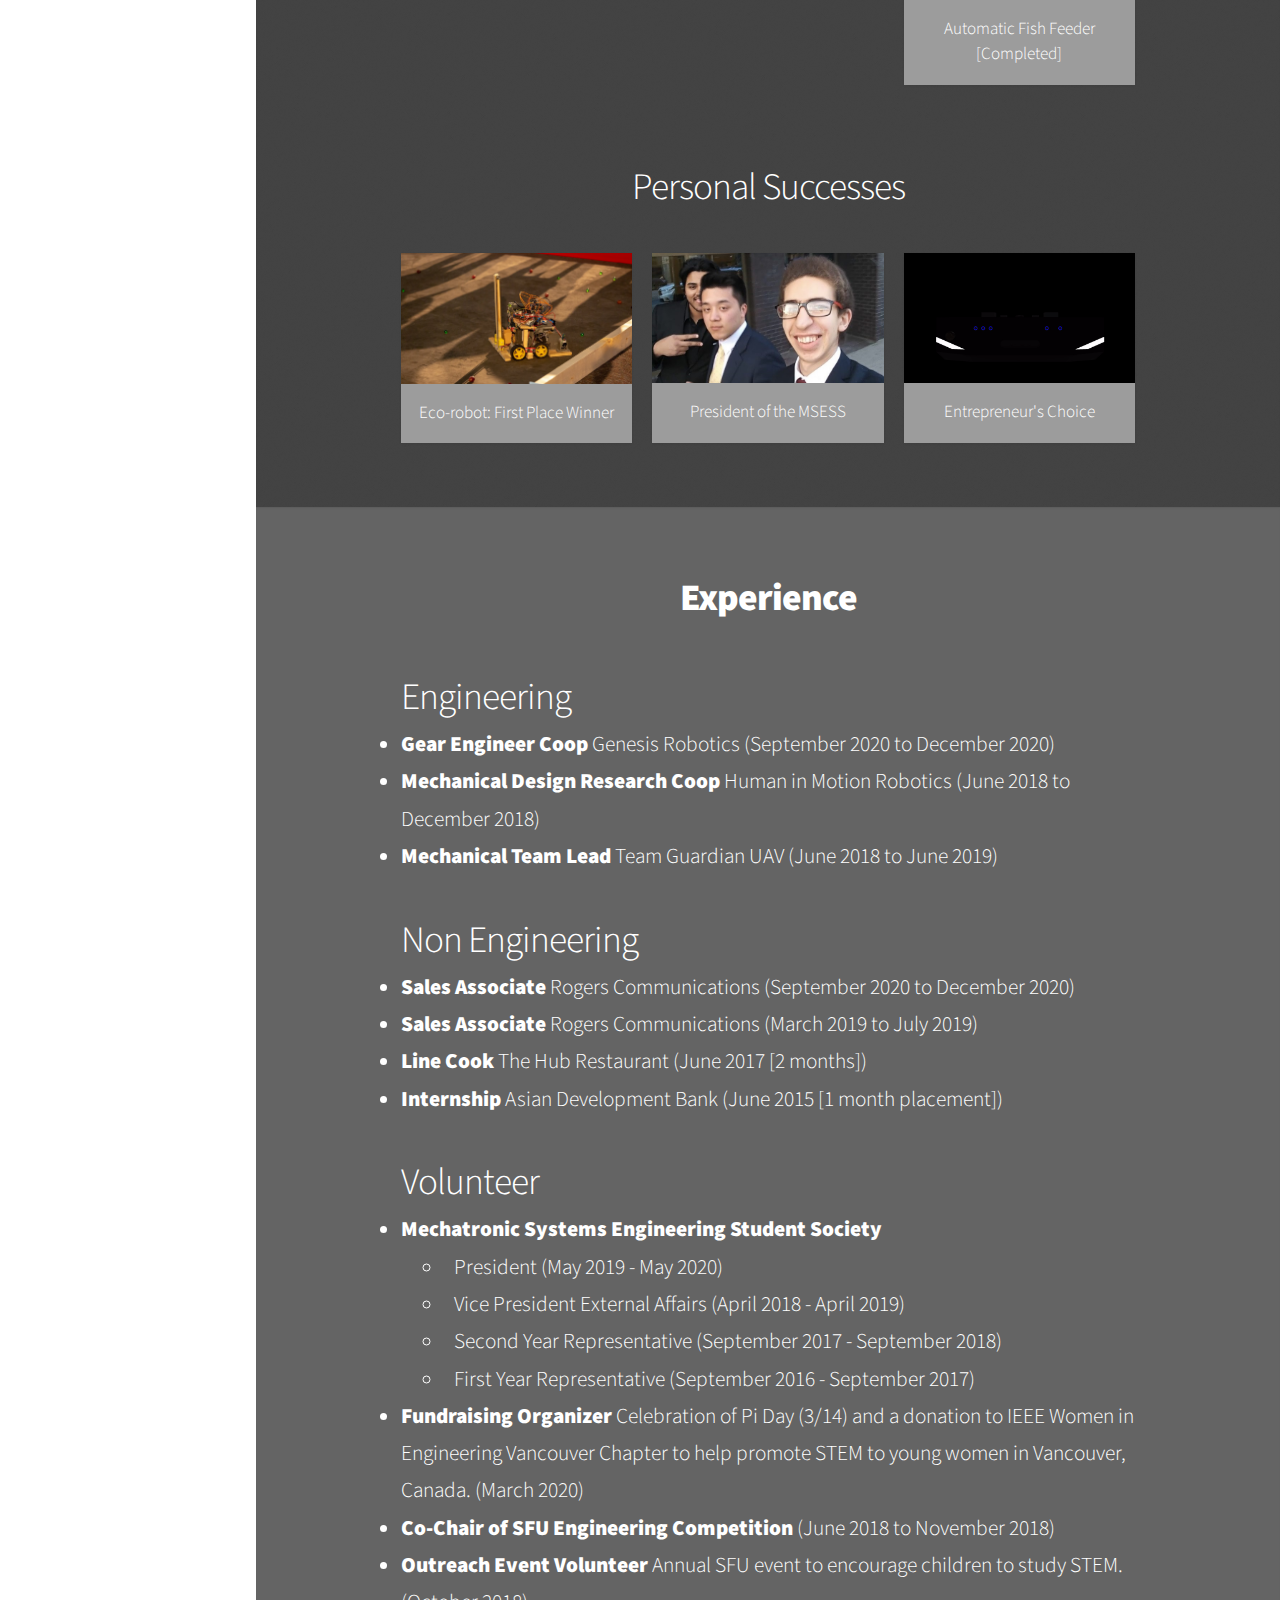
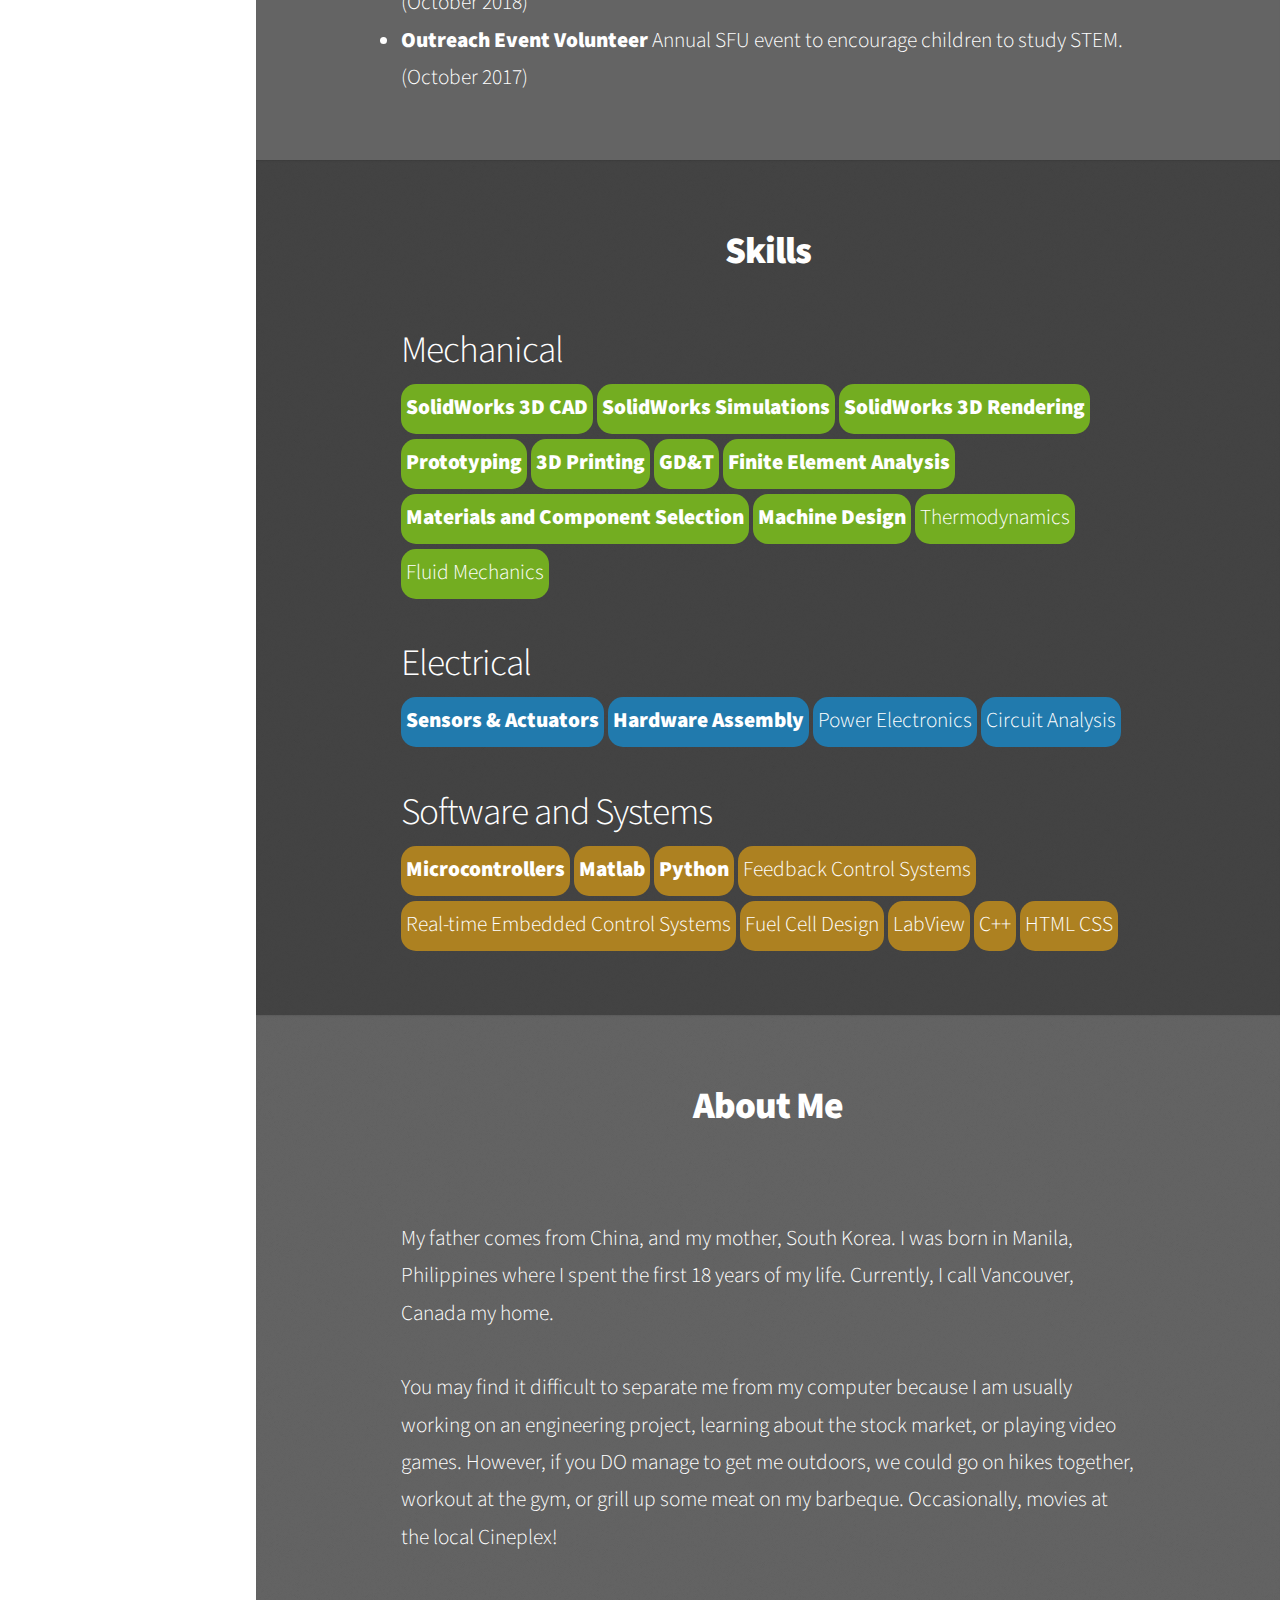
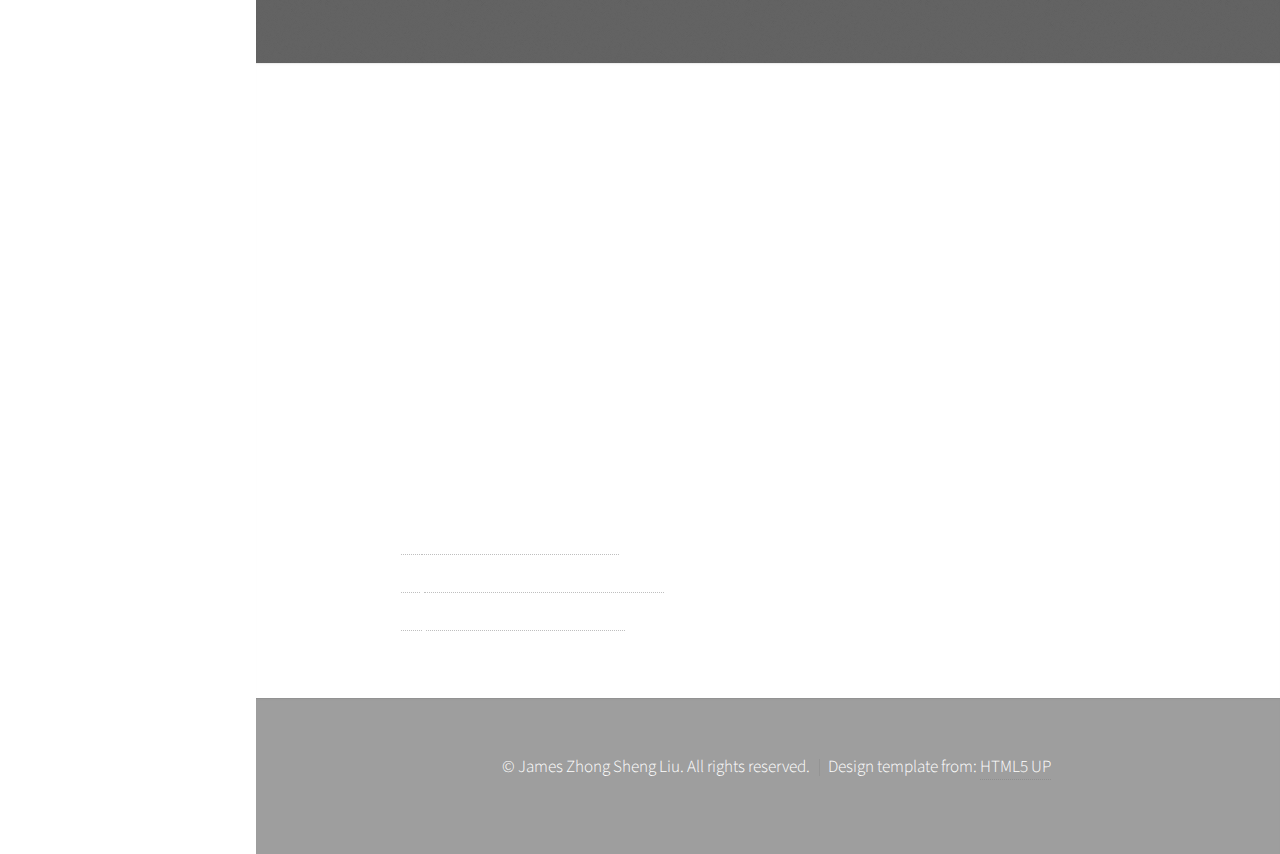
==== commit 203bf95b: "Added Phoenix_1" ====
--- a/index.html
+++ b/index.html
@@ -131,16 +131,16 @@
 							<div class="row">
 								<div class="col-4 col-12-mobile">
 									<article class="item1">
+										<a href="Phoenix.html" class="image fit"><img src="images/Phoenix_1.jpg" alt="" /></a>
+										<header>
+											<h3>Phoenix Humanoid Robot</h3>
+											<h3>[Completed]</h3>
+										</header>
+									</article>
+									<article class="item1">
 										<a href="AMR.html" class="image fit"><img src="images/AMR_1.jpg" alt="" /></a>
 										<header>
 											<h3>Autonomous Mobile Robot</h3>
-											<h3>[Completed]</h3>
-										</header>
-									</article>
-									<article class="item1">
-										<a href="fishFeeder.html" class="image fit"><img src="images/fishFeeder_isometric.jpg" alt="" /></a>
-										<header>
-											<h3>Automatic Fish Feeder</h3>
 											<h3>[Completed]</h3>
 										</header>
 									</article>
@@ -193,7 +193,13 @@
 											<h3>[Concept Design]</h3>
 										</header>
 									</article>
-															
+									<article class="item1">
+										<a href="fishFeeder.html" class="image fit"><img src="images/fishFeeder_isometric.jpg" alt="" /></a>
+										<header>
+											<h3>Automatic Fish Feeder</h3>
+											<h3>[Completed]</h3>
+										</header>
+									</article>						
 									
 								</div>
 							</div>
@@ -390,4 +396,4 @@
 			<script src="assets/js/main.js"></script>
 
 	</body>
-</html>+</html>
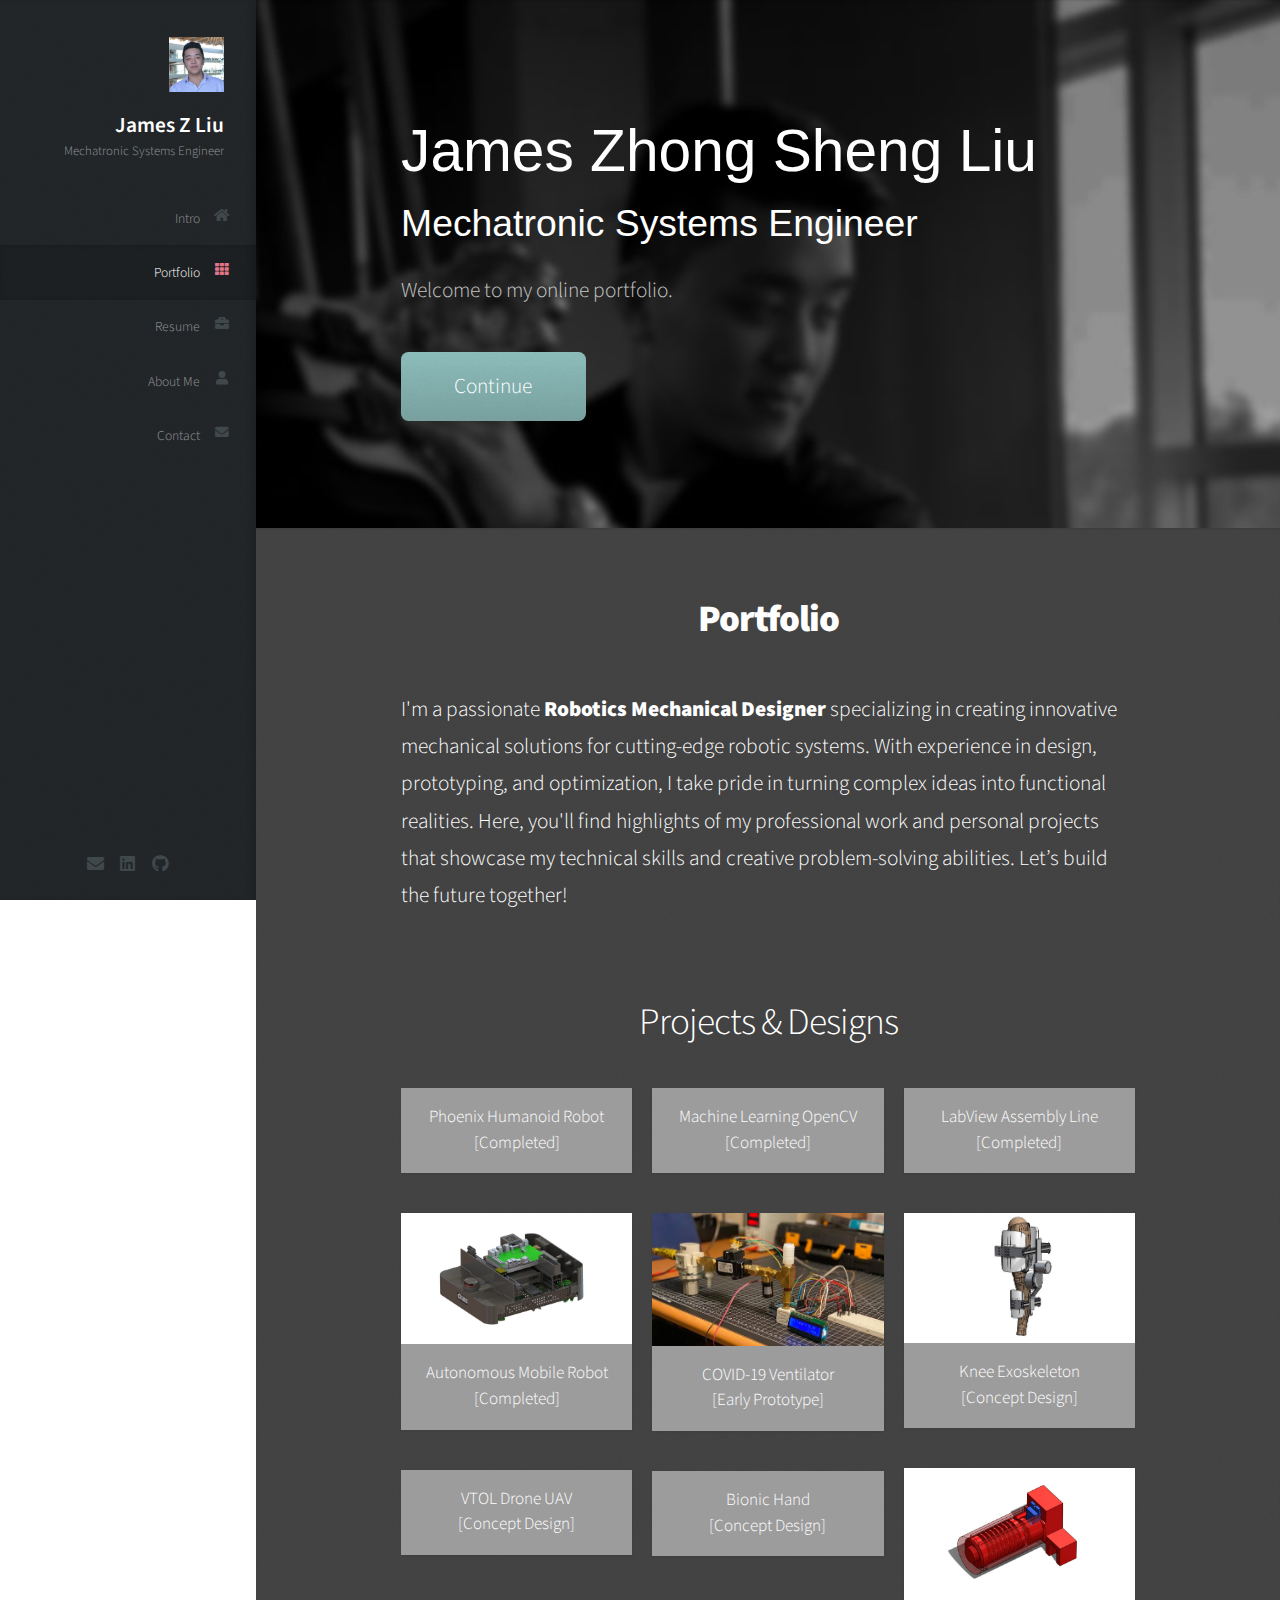
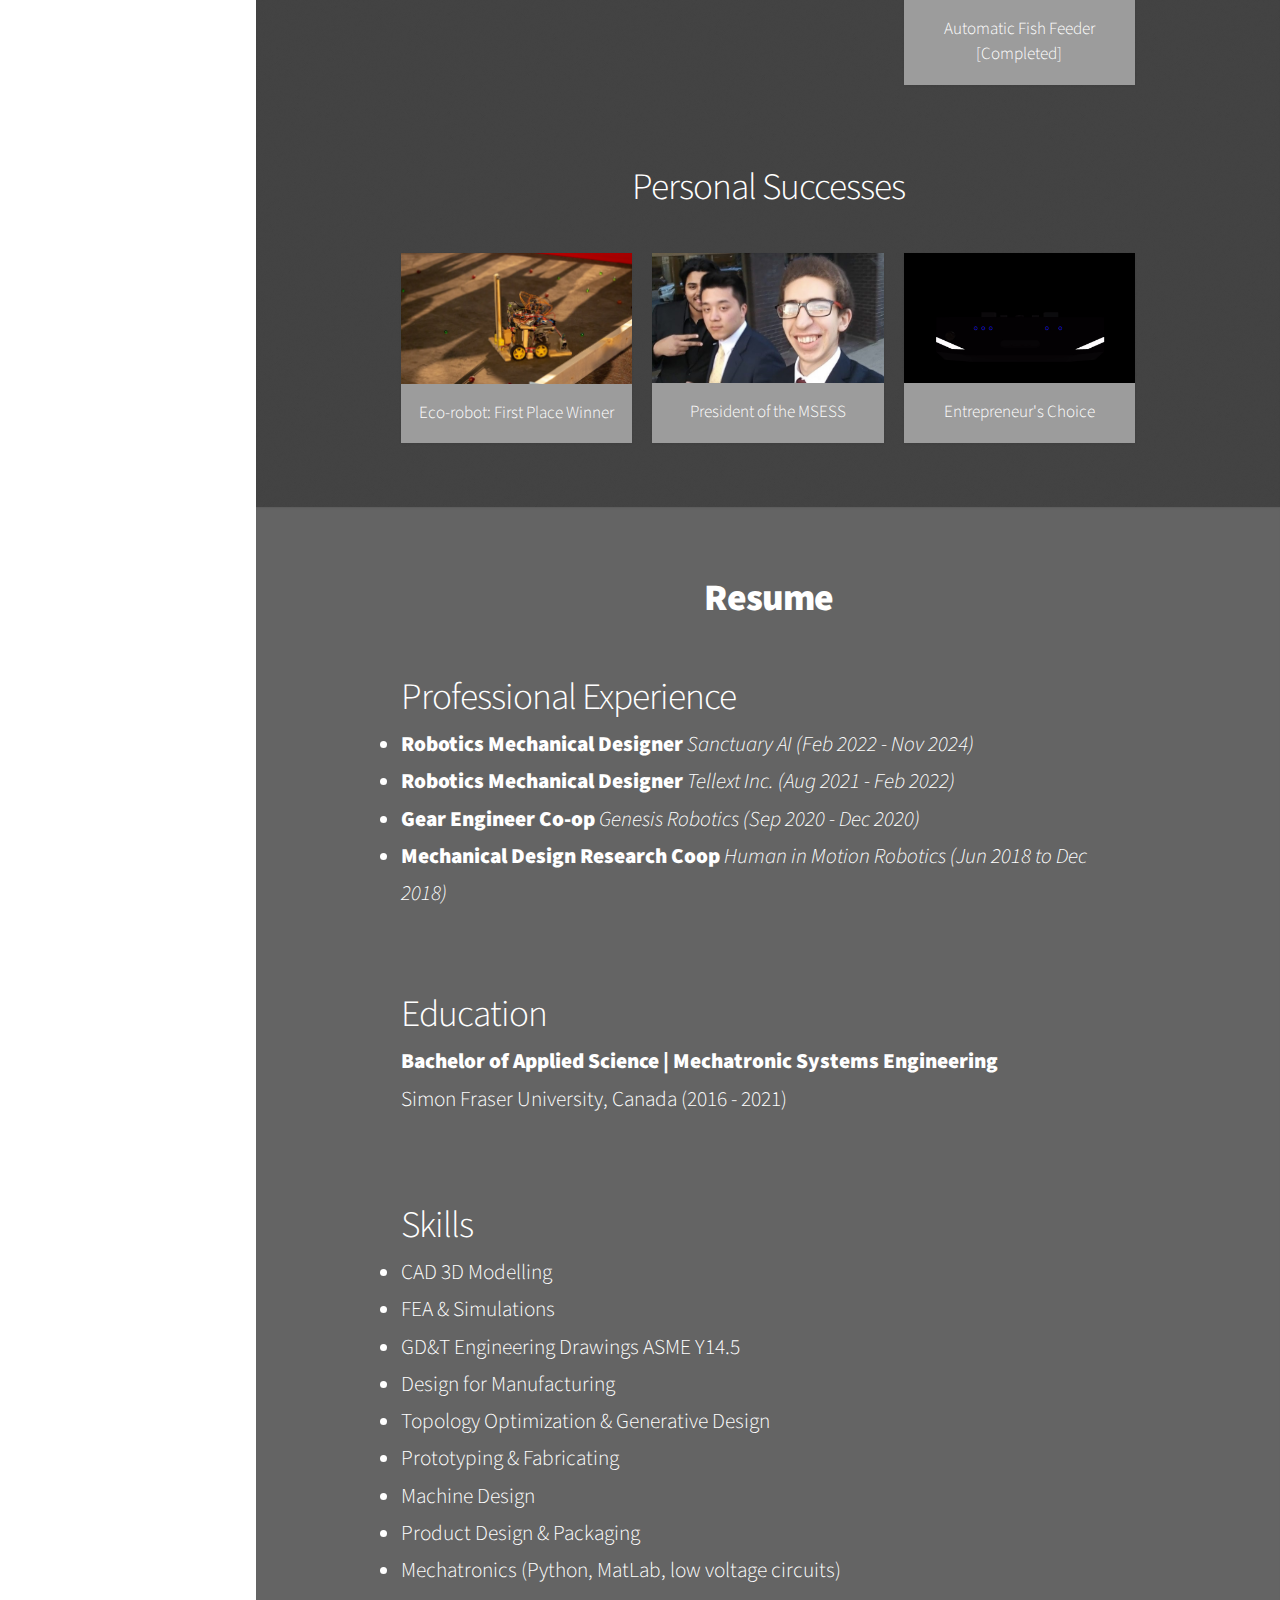
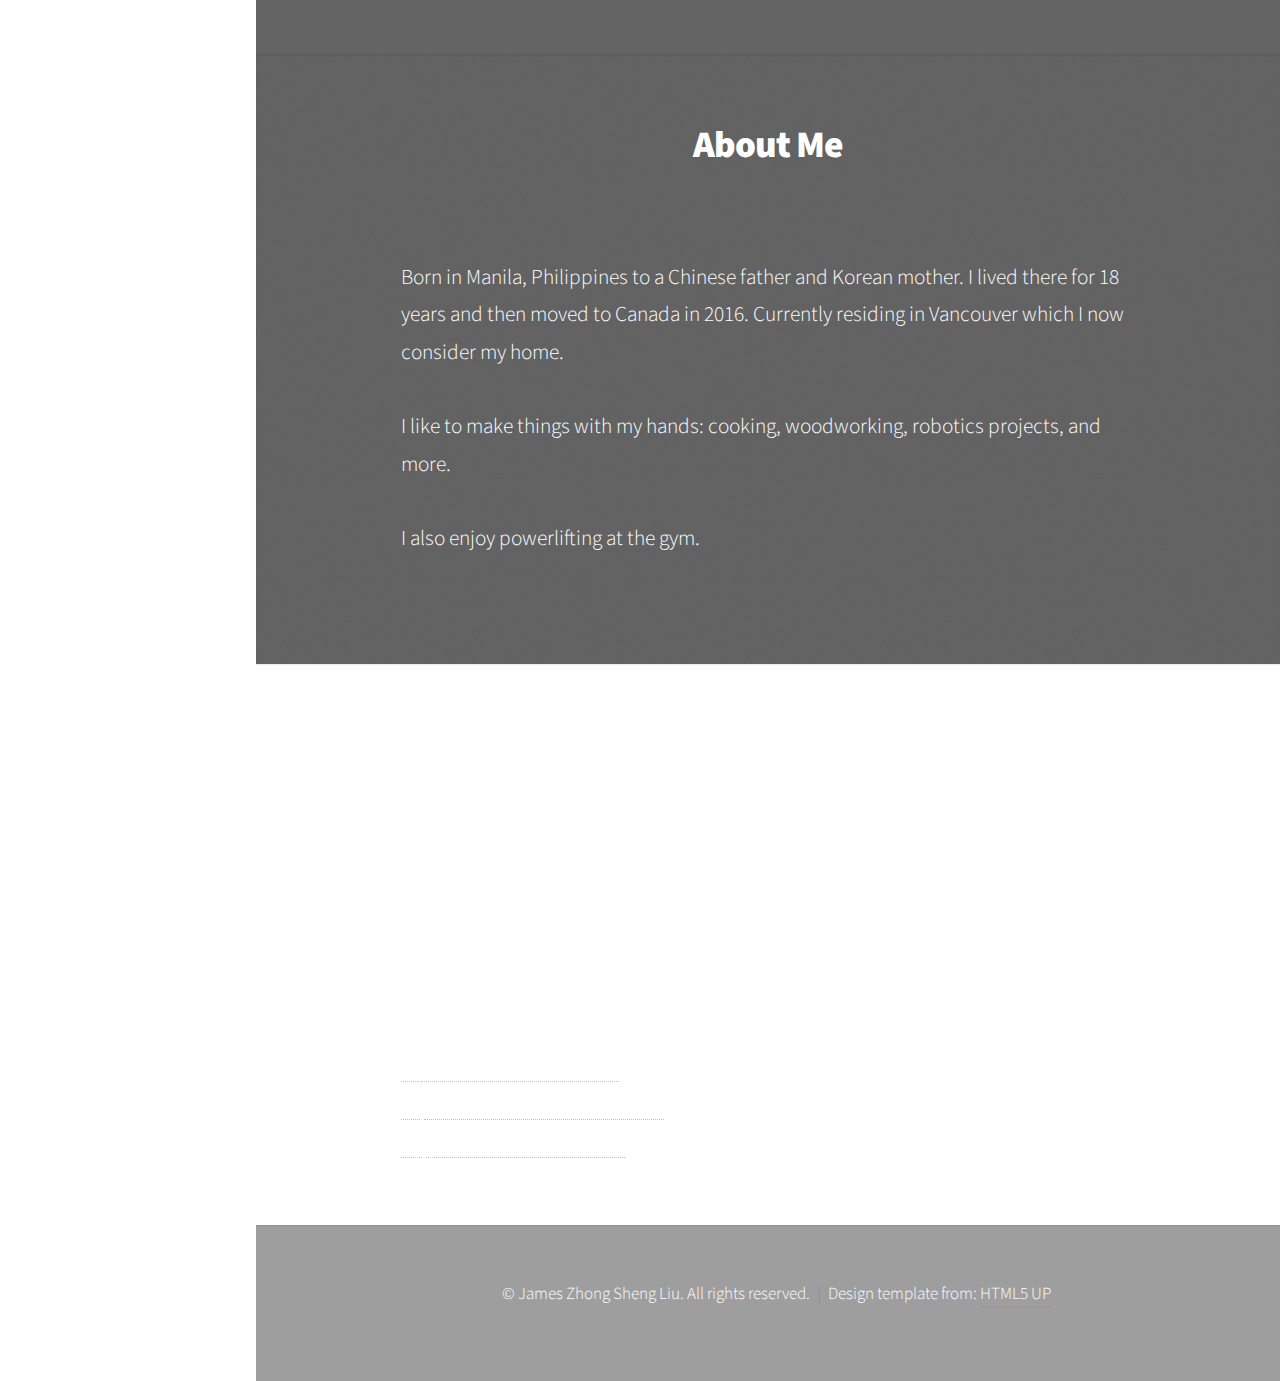
==== commit 1bddbe13: "Reorganized many sections" ====
--- a/index.html
+++ b/index.html
@@ -1,399 +1,430 @@
-<!DOCTYPE HTML>
-<!--
-	Prologue by HTML5 UP
-	html5up.net | @ajlkn
-	Free for personal and commercial use under the CCA 3.0 license (html5up.net/license)
--->
-<html>
-	<head>
-		<title>James Z Liu</title>
-		<meta charset="utf-8" />
-		<meta name="viewport" content="width=device-width, initial-scale=1, user-scalable=no" />
-		<link rel="stylesheet" href="assets/css/main.css" />
-		<style>
-			a:hover {
-			  background-color: rgba(209, 209, 183, 0.459);
-			}
-			
-			span.Tbox1 { /* Mechanical */
-				display: inline-block; /* the default for span */
-				margin-top: 5px;
-				border-radius: 15px;
-				background: #73AD21;
-				padding: 5px; 
-				width: max-content;
-				height: 50px;
-				/* border: 2px solid #73AD21;   */
-			}
-			
-			span.Tbox2 { /* Electrical */
-				display: inline-block; /* the default for span */
-				margin-top: 5px;
-				border-radius: 15px;
-				background: #217aad;
-				padding: 5px; 
-				width: max-content;
-				height: 50px;
-				/* border: 1px solid blue;   */
-			}
-
-			span.Tbox3 { /* Systems */
-				display: inline-block; /* the default for span */
-				margin-top: 5px;
-				border-radius: 15px;
-				background: #ad8121;
-				padding: 5px; 
-				width: max-content;
-				height: 50px;
-				/* border: 1px solid blue;   */
-			}
-		</style>
-	</head>
-	<body class="is-preload">
-
-		<!-- Header -->
-			<div id="header">
-
-				<div class="top">
-
-					<!-- Logo -->
-						<div id="logo">
-							<span class="image avatar48 img"><img src="images/avatar.jpg" alt="" /></span>
-							<h1 id="title">James Z Liu</h1>
-							<p>Mechatronic Systems Engineer</p>
-						</div>
-
-					<!-- Nav -->
-						<nav id="nav">
-							<ul>
-								<li><a href="#top" id="top-link"><span class="icon solid fa-home">Intro</span></a></li>
-								<li><a href="#portfolio" id="portfolio-link"><span class="icon solid fa-th">Portfolio</span></a></li>
-								<li><a href="#workexp" id="workexp-link"><span class="icon solid fa-briefcase">Work Experience</span></a></li>
-								<li><a href="#skills" id="skills-link"><span class="icon solid fa-atom">Skills</span></a></li>
-								<li><a href="#about" id="about-link"><span class="icon solid fa-user">About Me</span></a></li>
-								<li><a href="#contact" id="contact-link"><span class="icon solid fa-envelope">Contact</span></a></li>
-							</ul>
-						</nav>
-
-				</div>
-
-				<div class="bottom">
-
-					<!-- Social Icons -->
-						<ul class="icons">
-							<li><a href="mailto:liuj123123@gmail.com?subject=I saw your GitHub Pages Portfolio" class="icon solid fa-envelope"><span class="label">Email</span></a></li>
-							<li><a href="https://www.linkedin.com/in/jameszliu/" class="icon brands fa-linkedin"><span class="label">LinkedIn</a></span></a></li>
-							<!-- <li><a href="#" class="icon brands fa-facebook-f"><span class="label">Facebook</span></a></li> -->
-							<li><a href="https://github.com/liuj123123" class="icon brands fa-github"><span class="label">Github</span></a></li>
-							<!-- <li><a href="#" class="icon brands fa-dribbble"><span class="label">Dribbble</span></a></li> -->
-						</ul>
-
-				</div>
-
-			</div>
-
-		<!-- Main -->
-			<div id="main">
-
-				<!-- Intro -->
-					<section id="top" class="one dark cover">
-						<div class="container">
-
-							<header>
-								<h4 class="alt"><strong>James Zhong Sheng Liu </strong></h4>
-								<h5 class="alt"><strong>Mechatronic Systems Engineer</strong></h5>
-								<p>Welcome to my online portfolio.<br />
-								</p>
-							</header>
-
-							<footer>
-								<a href="#portfolio" class="button scrolly">Continue</a>
-							</footer>
-
-						</div>
-					</section>
-
-				<!-- Portfolio -->
-					<section id="portfolio" class="two">
-						<div class="container">
-
-							<header>
-								<h2><emph>Portfolio</emph></h2>
-							</header>
-
-							<p  style="text-align:left;"> Throughout my undergraduate degree at <a href="http://www.sfu.ca/mechatronics.html">
-								Simon Fraser University's School of Mechatronic Systems Engineering</a>, 
-								I have learned the fundamentals of <emph>mechanical, electrical,</emph> and <emph>systems engineering</emph>. Although, I do have a preference towards 
-								mechanical (hehe). </br></br> I am grateful for and humbled by the experiences 
-								I have had in my life. Click on the pictures to find out more!
-							</p>
-							<h2>Projects & Designs</h2> </br>
-							<div class="row">
-								<div class="col-4 col-12-mobile">
-									<article class="item1">
-										<a href="Phoenix.html" class="image fit"><img src="images/Phoenix_1.jpg" alt="" /></a>
-										<header>
-											<h3>Phoenix Humanoid Robot</h3>
-											<h3>[Completed]</h3>
-										</header>
-									</article>
-									<article class="item1">
-										<a href="AMR.html" class="image fit"><img src="images/AMR_1.jpg" alt="" /></a>
-										<header>
-											<h3>Autonomous Mobile Robot</h3>
-											<h3>[Completed]</h3>
-										</header>
-									</article>
-									<article class="item1">
-										<a href="VTOL.html" class="image fit"><img src="images/VTOL.gif" alt="" /></a>
-										<header>
-											<h3>VTOL Drone UAV</h3>
-											<h3>[Concept Design]</h3>
-										</header>
-									</article>
-									
-								</div>
-								<div class="col-4 col-12-mobile">
-									<article class="item1">
-										<a href="maskDetector.html" class="image fit"><img src="images/maskRecording.gif" alt="" /></a>
-										<header>
-											<h3>Machine Learning OpenCV</h3>
-											<h3>[Completed]</h3>
-										</header>
-									</article>
-									<article class="item1">
-										<a href="ventilator.html" class="image fit"><img src="images/ventilator_physicalPrototypeSide.jpg" alt="" /></a>
-										<header>
-											<h3> COVID-19 Ventilator</h3>
-											<h3>[Early Prototype]</h3>
-										</header>
-									</article>
-									<article class="item1">
-										<a href="bionic.html" class="image fit"><img src="images/bionicHand.gif" alt="" /></a>
-										<header>
-											<h3>Bionic Hand </h3>
-											<h3>[Concept Design]</h3>
-										</header>
-									</article>
-																						
-								
-								</div>
-								<div class="col-4 col-12-mobile">
-									<article class="item1">
-										<a href="assemblyLine.html" class="image fit"><img src="images/assemblyLine.gif" alt="" /></a>
-										<header>
-											<h3>LabView Assembly Line</h3>
-											<h3>[Completed]</h3>
-										</header>
-									</article>
-									<article class="item1">
-										<a href="kneeExo.html" class="image fit"><img src="images/kneeExo1.jpg" alt="" /></a>
-										<header>
-											<h3>Knee Exoskeleton</h3>
-											<h3>[Concept Design]</h3>
-										</header>
-									</article>
-									<article class="item1">
-										<a href="fishFeeder.html" class="image fit"><img src="images/fishFeeder_isometric.jpg" alt="" /></a>
-										<header>
-											<h3>Automatic Fish Feeder</h3>
-											<h3>[Completed]</h3>
-										</header>
-									</article>						
-									
-								</div>
-							</div>
-								</br></br>
-							<h2>Personal Successes</h2> </br>							
-							<div class="row">
-								<div class="col-4 col-12-mobile">
-									<article class="item1">
-										<a href="ecobot.html" class="image fit"><img src="images/ecobot_picture.jpg" alt="" /></a>
-										<header>
-											<h3>Eco-robot: First Place Winner</h3>
-										</header>
-									</article>
-									
-								</div>
-								<div class="col-4 col-12-mobile">
-									<article class="item1">
-										<a href="PresidentMSESS.html" class="image fit"><img src="images/suitsWithRamyAndMuhammadPREVIEW.jpg" alt="" /></a>
-										<header>
-											<h3>President of the MSESS</h3>
-										</header>
-									</article>
-									
-								</div>
-								<div class="col-4 col-12-mobile">
-									<article class="item1">
-										<a href="entrepreneursChoice.html" class="image fit"><img src="images/ANTSGif.gif" alt="" /></a>
-										<header>
-											<h3>Entrepreneur's Choice</h3>
-										</header>
-									</article>
-								</div>
-							</div>
-						</div>
-					</section>
-				<!-- Work Experience -->
-				<section id="workexp" class="three">
-					<div class="container">
-
-						<header>
-							<h2><emph>Experience</emph></h2>
-						</header>
-
-							<h2 style="text-align:left;">Engineering</h2>
-							<li style="text-align:left;"><emph>Gear Engineer Coop</emph> Genesis Robotics (September 2020 to December 2020)</li>
-							<li style="text-align:left;"><emph>Mechanical Design Research Coop</emph> Human in Motion Robotics (June 2018 to December 2018)</li>
-							<li style="text-align:left;"><emph>Mechanical Team Lead</emph> Team Guardian UAV (June 2018 to June 2019)</li>
-						<br>
-							<h2 style="text-align:left;">Non Engineering</h2>
-							<li style="text-align:left;"><emph>Sales Associate</emph> Rogers Communications (September 2020 to December 2020)</li>
-							<li style="text-align:left;"><emph>Sales Associate</emph> Rogers Communications (March 2019 to July 2019)</li>
-							<li style="text-align:left;"><emph>Line Cook</emph> The Hub Restaurant (June 2017 [2 months])</li>
-							<li style="text-align:left;"><emph>Internship</emph> Asian Development Bank (June 2015 [1 month placement])</li>
-						<br>
-							<h2 style="text-align:left;">Volunteer</h2>
-							<li style="text-align:left;"><emph>Mechatronic Systems Engineering Student Society</emph></li>
-							<ul style="text-align:left;">
-								<ul style="text-align:left;">
-									<li style="text-align:left;">President (May 2019 - May 2020)</li>
-									<li style="text-align:left;">Vice President External Affairs (April 2018 - April 2019)
-									<li style="text-align:left;">Second Year Representative (September 2017 - September 2018)
-									<li style="text-align:left;">First Year Representative (September 2016 - September 2017)
-									</ul>
-							</ul>
-							<li style="text-align:left;"><emph>Fundraising Organizer</emph> Celebration of Pi Day (3/14) and a donation to IEEE Women in Engineering Vancouver Chapter to help promote STEM to young women in Vancouver, Canada. (March 2020)</li>
-							<li style="text-align:left;"><emph>Co-Chair of SFU Engineering Competition</emph> (June 2018 to November 2018)</li>
-							<li style="text-align:left;"><emph>Outreach Event Volunteer</emph> Annual SFU event to encourage children to study STEM. (October 2018)</li>
-							<li style="text-align:left;"><emph>Outreach Event Volunteer</emph> Annual SFU event to encourage children to study STEM. (October 2017)</li>
-					</div>
-				</section>
-				<!-- Skills -->
-				<section id="skills" class="four">
-					<div class="container">
-
-						<header>
-							<h2 style="text-align:center;"><emph>Skills</emph></h2>
-						</header>
-
-						<h2>Mechanical</h2>
-						<span class="Tbox1"><emph>SolidWorks 3D CAD</emph></span>
-						<span class="Tbox1"><emph>SolidWorks Simulations</emph></span>
-						<span class="Tbox1"><emph>SolidWorks 3D Rendering</emph></span>
-						<span class="Tbox1"><emph>Prototyping</emph></span>
-						<span class="Tbox1"><emph>3D Printing</emph></span>
-						<span class="Tbox1"><emph>GD&T</emph></span>
-						<span class="Tbox1"><emph>Finite Element Analysis</emph></span>
-						<span class="Tbox1"><emph>Materials and Component Selection</emph></span>
-						<span class="Tbox1"><emph>Machine Design</emph></span>
-						<span class="Tbox1">Thermodynamics</span>
-						<span class="Tbox1">Fluid Mechanics</span>
-						</br>
-						</br>
-						<h2>Electrical</h2>
-						<span class="Tbox2"><emph>Sensors & Actuators</emph></span>
-						<span class="Tbox2"><emph>Hardware Assembly</emph></span>
-						<span class="Tbox2">Power Electronics</span>
-						<span class="Tbox2">Circuit Analysis</span>
-						</br>
-						</br>
-						<h2>Software and Systems</h2>
-						<span class="Tbox3"><emph>Microcontrollers</emph></span>
-						<span class="Tbox3"><emph>Matlab</emph></span>
-						<span class="Tbox3"><emph>Python</emph></span>
-						<span class="Tbox3">Feedback Control Systems</span>
-						<span class="Tbox3">Real-time Embedded Control Systems</span>
-						<span class="Tbox3">Fuel Cell Design</span>
-						<span class="Tbox3">LabView</span>
-						<span class="Tbox3">C++</span>
-						<span class="Tbox3">HTML CSS</span>
-					</div>
-				</section>
-				<!-- About Me -->
-					<section id="about" class="five">
-						<div class="container">
-
-							<header>
-								<h2><emph>About Me</emph></h2>
-							</header>
-							<a href = "https://goo.gl/maps/1xpKZ7XfdcMKvDHU9" class="image featured"><img src="images/pic08.jpg" alt="" /></a>
-
-							<p  style="text-align:left;">
-								
-								My father comes from China, and my mother, South Korea. I was born in Manila, 
-								Philippines where I spent the first 18 years of my life. Currently, I call 
-								Vancouver, Canada my home.
-								</br></br>
-								You may find it difficult to separate me from my computer because 
-								I am usually working on an engineering project, learning about the 
-								stock market, or playing video games. However, if you DO manage to 
-								get me outdoors, we could go on hikes together, workout at the gym, or 
-								grill up some meat on my barbeque. Occasionally, movies at the local Cineplex!
-							</p>
-
-						</div>
-					</section>
-
-				<!-- Contact -->
-					<section id="contact" class="six">
-						<div class="container">
-
-							<header>
-								<h2><emph>Contact</emph></h2>
-							</header>
-
-							<div class="row">
-								<div class="col-6 col-12-mobile">
-									<p  style="text-align:left;">If you have made it this far, I would love to hear from you. 
-										What are your interests? What are your passions? Do you have 
-										a venture you would like to work on with me? Reach out!
-									</p>
-									<li style="text-align:left;"><a href="mailto:liuj123123@gmail.com?subject=I saw your GitHub Pages Portfolio" class="icon solid fa-envelope"><span class="label">Email</span></a><a href="mailto:liuj123123@gmail.com?subject=I saw your GitHub Pages Portfolio"> liuj123123@gmail.com</a></li>
-									<li style="text-align:left;"><a href="https://www.linkedin.com/in/jameszliu/" class="icon brands fa-linkedin"><span class="label">LinkedIn</a></span></a> <a href="https://www.linkedin.com/in/jameszliu/">LinkedIn.com/in/jameszliu/</a></li>
-									<li style="text-align:left;"><a href="https://github.com/liuj123123" class="icon brands fa-github"><span class="label">Github</span></a> <a href="https://github.com/liuj123123">GitHub.com/liuj123123</a></li>
-								</div>
-								<div class="col-6 col-12-mobile">
-									<iframe src="https://www.google.com/maps/embed?pb=!1m18!1m12!1m3!1d166655.30826983007!2d-123.26398545239262!3d49.25765077311125!2m3!1f0!2f0!3f0!3m2!1i1024!2i768!4f13.1!3m3!1m2!1s0x548673f143a94fb3%3A0xbb9196ea9b81f38b!2sVancouver%2C%20BC!5e0!3m2!1sen!2sca!4v1618986264711!5m2!1sen!2sca" width=100% height=100% style="border:0;" allowfullscreen="" loading="lazy"></iframe>
-								</div>
-							</div>
-							
-							<!-- <form method="post" action="#">
-								<div class="row">
-									<div class="col-6 col-12-mobile"><input type="text" name="name" placeholder="Name" /></div>
-									<div class="col-6 col-12-mobile"><input type="text" name="email" placeholder="Email" /></div>
-									<div class="col-12">
-										<textarea name="message" placeholder="Message"></textarea>
-									</div>
-									<div class="col-12">
-										<input type="submit" value="Send Message" />
-									</div>
-								</div>
-							</form> -->
-						</div>
-					</section>
-
-			</div>
-
-		<!-- Footer -->
-			<div id="footer">
-
-				<!-- Copyright -->
-					<ul class="copyright">
-						<li>&copy; James Zhong Sheng Liu. All rights reserved.</li><li>Design template from: <a href="http://html5up.net">HTML5 UP</a></li>
-					</ul>
-
-			</div>
-
-		<!-- Scripts -->
-			<script src="assets/js/jquery.min.js"></script>
-			<script src="assets/js/jquery.scrolly.min.js"></script>
-			<script src="assets/js/jquery.scrollex.min.js"></script>
-			<script src="assets/js/browser.min.js"></script>
-			<script src="assets/js/breakpoints.min.js"></script>
-			<script src="assets/js/util.js"></script>
-			<script src="assets/js/main.js"></script>
-
-	</body>
-</html>
+<!DOCTYPE HTML>
+<!--
+	Prologue by HTML5 UP
+	html5up.net | @ajlkn
+	Free for personal and commercial use under the CCA 3.0 license (html5up.net/license)
+-->
+<html>
+	<head>
+		<title>James Z Liu</title>
+		<meta charset="utf-8" />
+		<meta name="viewport" content="width=device-width, initial-scale=1, user-scalable=no" />
+		<link rel="stylesheet" href="assets/css/main.css" />
+		<style>
+			a:hover {
+			  background-color: rgba(209, 209, 183, 0.459);
+			}
+			
+			span.Tbox1 { /* Mechanical */
+				display: inline-block; /* the default for span */
+				margin-top: 5px;
+				border-radius: 15px;
+				background: #343837;
+				padding: 5px; 
+				width: max-content;
+				height: 50px;
+				/* border: 2px solid #73AD21;   */
+			}
+			
+			span.Tbox2 { /* Electrical */
+				display: inline-block; /* the default for span */
+				margin-top: 5px;
+				border-radius: 15px;
+				background: #217aad;
+				padding: 5px; 
+				width: max-content;
+				height: 50px;
+				/* border: 1px solid blue;   */
+			}
+
+			span.Tbox3 { /* Systems */
+				display: inline-block; /* the default for span */
+				margin-top: 5px;
+				border-radius: 15px;
+				background: #ad8121;
+				padding: 5px; 
+				width: max-content;
+				height: 50px;
+				/* border: 1px solid blue;   */
+			}
+		</style>
+	</head>
+	<body class="is-preload">
+
+		<!-- Header -->
+			<div id="header">
+
+				<div class="top">
+
+					<!-- Logo -->
+						<div id="logo">
+							<span class="image avatar48 img"><img src="images/avatar.jpg" alt="" /></span>
+							<h1 id="title">James Z Liu</h1>
+							<p>Mechatronic Systems Engineer</p>
+						</div>
+
+					<!-- Nav -->
+						<nav id="nav">
+							<ul>
+								<li><a href="#top" id="top-link"><span class="icon solid fa-home">Intro</span></a></li>
+								<li><a href="#portfolio" id="portfolio-link"><span class="icon solid fa-th">Portfolio</span></a></li>
+								<li><a href="#workexp" id="workexp-link"><span class="icon solid fa-briefcase">Resume</span></a></li>
+								<!-- <li><a href="#skills" id="skills-link"><span class="icon solid fa-atom">Skills</span></a></li> -->
+								<li><a href="#about" id="about-link"><span class="icon solid fa-user">About Me</span></a></li>
+								<li><a href="#contact" id="contact-link"><span class="icon solid fa-envelope">Contact</span></a></li>
+							</ul>
+						</nav>
+
+				</div>
+
+				<div class="bottom">
+
+					<!-- Social Icons -->
+						<ul class="icons">
+							<li><a href="mailto:liuj123123@gmail.com?subject=I saw your GitHub Pages Portfolio" class="icon solid fa-envelope"><span class="label">Email</span></a></li>
+							<li><a href="https://www.linkedin.com/in/jameszliu/" class="icon brands fa-linkedin"><span class="label">LinkedIn</a></span></a></li>
+							<!-- <li><a href="#" class="icon brands fa-facebook-f"><span class="label">Facebook</span></a></li> -->
+							<li><a href="https://github.com/liuj123123" class="icon brands fa-github"><span class="label">Github</span></a></li>
+							<!-- <li><a href="#" class="icon brands fa-dribbble"><span class="label">Dribbble</span></a></li> -->
+						</ul>
+
+				</div>
+
+			</div>
+
+		<!-- Main -->
+			<div id="main">
+
+				<!-- Intro -->
+					<section id="top" class="one dark cover">
+						<div class="container">
+
+							<header>
+								<h4 class="alt"><strong>James Zhong Sheng Liu </strong></h4>
+								<h5 class="alt"><strong>Mechatronic Systems Engineer</strong></h5>
+								<p>Welcome to my online portfolio.<br />
+								</p>
+							</header>
+
+							<footer>
+								<a href="#portfolio" class="button scrolly">Continue</a>
+							</footer>
+
+						</div>
+					</section>
+
+				<!-- Portfolio -->
+					<section id="portfolio" class="two">
+						<div class="container">
+
+							<header>
+								<h2><emph>Portfolio</emph></h2>
+							</header>
+
+							<p  style="text-align:left;"> I'm a passionate <emph>Robotics Mechanical Designer</emph> specializing in creating 
+								innovative mechanical solutions for cutting-edge robotic systems. With experience 
+								in design, prototyping, and optimization, I take pride in turning complex ideas into functional 
+								realities. Here, you'll find highlights of my professional work and personal projects that 
+								showcase my technical skills and creative problem-solving abilities. Let’s build the future together! <br><br>
+								
+								<!-- Throughout my undergraduate degree at <a href="http://www.sfu.ca/mechatronics.html">
+								Simon Fraser University's School of Mechatronic Systems Engineering</a>, 
+								I have learned the fundamentals of <emph>mechanical, electrical,</emph> and <emph>systems engineering</emph>. Although, I do have a preference towards 
+								mechanical (hehe). </br></br> I am grateful for and humbled by the experiences 
+								I have had in my life.  -->
+								
+								<!-- Click on the pictures to find out more! -->
+							</p>
+							<h2>Projects & Designs</h2> </br>
+							<div class="row">
+								<div class="col-4 col-12-mobile">
+									<article class="item1">
+										<a href="https://youtu.be/FH3zbUSMAAU?si=6L08D4utRhM9yfax" class="image fit"><img src="images/Phoenix_1.gif" alt="" /></a>
+										<header>
+											<h3>Phoenix Humanoid Robot</h3>
+											<h3>[Completed]</h3>
+										</header>
+									</article>
+									<article class="item1">
+										<a href="AMR.html" class="image fit"><img src="images/AMR_1.jpg" alt="" /></a>
+										<header>
+											<h3>Autonomous Mobile Robot</h3>
+											<h3>[Completed]</h3>
+										</header>
+									</article>
+									<article class="item1">
+										<a href="VTOL.html" class="image fit"><img src="images/VTOL.gif" alt="" /></a>
+										<header>
+											<h3>VTOL Drone UAV</h3>
+											<h3>[Concept Design]</h3>
+										</header>
+									</article>
+									
+								</div>
+								<div class="col-4 col-12-mobile">
+									<article class="item1">
+										<a href="maskDetector.html" class="image fit"><img src="images/maskRecording.gif" alt="" /></a>
+										<header>
+											<h3>Machine Learning OpenCV</h3>
+											<h3>[Completed]</h3>
+										</header>
+									</article>
+									<article class="item1">
+										<a href="ventilator.html" class="image fit"><img src="images/ventilator_physicalPrototypeSide.jpg" alt="" /></a>
+										<header>
+											<h3> COVID-19 Ventilator</h3>
+											<h3>[Early Prototype]</h3>
+										</header>
+									</article>
+									<article class="item1">
+										<a href="bionic.html" class="image fit"><img src="images/bionicHand.gif" alt="" /></a>
+										<header>
+											<h3>Bionic Hand </h3>
+											<h3>[Concept Design]</h3>
+										</header>
+									</article>
+																						
+								
+								</div>
+								<div class="col-4 col-12-mobile">
+									<article class="item1">
+										<a href="assemblyLine.html" class="image fit"><img src="images/assemblyLine.gif" alt="" /></a>
+										<header>
+											<h3>LabView Assembly Line</h3>
+											<h3>[Completed]</h3>
+										</header>
+									</article>
+									<article class="item1">
+										<a href="kneeExo.html" class="image fit"><img src="images/kneeExo1.jpg" alt="" /></a>
+										<header>
+											<h3>Knee Exoskeleton</h3>
+											<h3>[Concept Design]</h3>
+										</header>
+									</article>
+									<article class="item1">
+										<a href="fishFeeder.html" class="image fit"><img src="images/fishFeeder_isometric.jpg" alt="" /></a>
+										<header>
+											<h3>Automatic Fish Feeder</h3>
+											<h3>[Completed]</h3>
+										</header>
+									</article>						
+									
+								</div>
+							</div>
+								</br></br>
+							<h2>Personal Successes</h2> </br>							
+							<div class="row">
+								<div class="col-4 col-12-mobile">
+									<article class="item1">
+										<a href="ecobot.html" class="image fit"><img src="images/ecobot_picture.jpg" alt="" /></a>
+										<header>
+											<h3>Eco-robot: First Place Winner</h3>
+										</header>
+									</article>
+									
+								</div>
+								<div class="col-4 col-12-mobile">
+									<article class="item1">
+										<a href="PresidentMSESS.html" class="image fit"><img src="images/suitsWithRamyAndMuhammadPREVIEW.jpg" alt="" /></a>
+										<header>
+											<h3>President of the MSESS</h3>
+										</header>
+									</article>
+									
+								</div>
+								<div class="col-4 col-12-mobile">
+									<article class="item1">
+										<a href="entrepreneursChoice.html" class="image fit"><img src="images/ANTSGif.gif" alt="" /></a>
+										<header>
+											<h3>Entrepreneur's Choice</h3>
+										</header>
+									</article>
+								</div>
+							</div>
+						</div>
+					</section>
+				<!-- Work Experience -->
+				<section id="workexp" class="three">
+					<div class="container">
+
+						<header>
+							<h2><emph>Resume</emph></h2>
+						</header>
+							<h2 style="text-align:left;">Professional Experience</h2>
+							<li style="text-align:left;"><emph>Robotics Mechanical Designer</emph> <i>Sanctuary AI (Feb 2022 - Nov 2024)</i></li>
+							<li style="text-align:left;"><emph>Robotics Mechanical Designer</emph> <i>Tellext Inc. (Aug 2021 - Feb 2022)</i></li>
+							<li style="text-align:left;"><emph>Gear Engineer Co-op</emph> <i>Genesis Robotics (Sep 2020 - Dec 2020)</i></li>
+							<li style="text-align:left;"><emph>Mechanical Design Research Coop</emph> <i>Human in Motion Robotics (Jun 2018 to Dec 2018)</i></li>
+							<br><br>
+							<h2 style="text-align:left;">Education</h2>
+							<p  style="text-align:left;"><emph>Bachelor of Applied Science | Mechatronic Systems Engineering</emph> <br>Simon Fraser University, Canada (2016 - 2021)</p>
+							<br>
+							<h2 style="text-align:left;">Skills</h2>
+							<li style="text-align:left;">CAD 3D Modelling</li>
+							<li style="text-align:left;">FEA & Simulations</li>
+							<li style="text-align:left;">GD&T Engineering Drawings ASME Y14.5</li>
+							<li style="text-align:left;">Design for Manufacturing</li>
+							<li style="text-align:left;">Topology Optimization & Generative Design</li>
+							<li style="text-align:left;">Prototyping & Fabricating</li>
+							<li style="text-align:left;">Machine Design</li>
+							<li style="text-align:left;">Product Design & Packaging</li>
+							<li style="text-align:left;">Mechatronics (Python, MatLab, low voltage circuits)
+							</li>
+							<!-- <span class="Tbox1"><emph>CAD 3D Modelling</emph></span>
+							<span class="Tbox1"><emph>FEA & Simulations (ANSYS)</emph></span>
+							<span class="Tbox1"><emph>GD&T Engineering Drawings ASME Y14.5</emph></span>
+							<span class="Tbox1"><emph>Design for Manufacturing</emph></span>
+							<span class="Tbox1"><emph>Topology Optimization & Generative Design</emph></span>
+							<span class="Tbox1"><emph>Prototyping & Fabricating</emph></span>
+							<span class="Tbox1"><emph>Machine Design</emph></span>
+							<span class="Tbox1"><emph>Product Design & Packaging</emph></span>
+							<span class="Tbox1"><emph>Mechatronics</emph></span>
+							<span class="Tbox1"><emph>Python</emph></span>
+							<span class="Tbox1"><emph>MatLab</emph></span>
+							<span class="Tbox1"><emph>Low Voltage Circuits</emph></span> -->
+
+							<!-- <h2 style="text-align:left;">Non Engineering</h2>
+							<li style="text-align:left;"><emph>Sales Associate</emph> Rogers Communications (September 2020 to December 2020)</li>
+							<li style="text-align:left;"><emph>Sales Associate</emph> Rogers Communications (March 2019 to July 2019)</li>
+							<li style="text-align:left;"><emph>Line Cook</emph> The Hub Restaurant (June 2017 [2 months])</li>
+							<li style="text-align:left;"><emph>Internship</emph> Asian Development Bank (June 2015 [1 month placement])</li>
+						<br>
+							<h2 style="text-align:left;">Volunteer</h2>
+							<li style="text-align:left;"><emph>Mechatronic Systems Engineering Student Society</emph></li>
+							<ul style="text-align:left;">
+								<ul style="text-align:left;">
+									<li style="text-align:left;">President (May 2019 - May 2020)</li>
+									<li style="text-align:left;">Vice President External Affairs (April 2018 - April 2019)
+									<li style="text-align:left;">Second Year Representative (September 2017 - September 2018)
+									<li style="text-align:left;">First Year Representative (September 2016 - September 2017)
+									</ul>
+							</ul>
+							<li style="text-align:left;"><emph>Fundraising Organizer</emph> Celebration of Pi Day (3/14) and a donation to IEEE Women in Engineering Vancouver Chapter to help promote STEM to young women in Vancouver, Canada. (March 2020)</li>
+							<li style="text-align:left;"><emph>Co-Chair of SFU Engineering Competition</emph> (June 2018 to November 2018)</li>
+							<li style="text-align:left;"><emph>Outreach Event Volunteer</emph> Annual SFU event to encourage children to study STEM. (October 2018)</li>
+							<li style="text-align:left;"><emph>Outreach Event Volunteer</emph> Annual SFU event to encourage children to study STEM. (October 2017)</li> -->
+					</div>
+				</section>
+				<!-- Skills -->
+				<!-- <section id="skills" class="four">
+					<div class="container">
+
+						<header>
+							<h2 style="text-align:center;"><emph>Skills</emph></h2>
+						</header>
+
+						<h2>Mechanical</h2>
+						<span class="Tbox1"><emph>SolidWorks 3D CAD</emph></span>
+						<span class="Tbox1"><emph>SolidWorks Simulations</emph></span>
+						<span class="Tbox1"><emph>SolidWorks 3D Rendering</emph></span>
+						<span class="Tbox1"><emph>Prototyping</emph></span>
+						<span class="Tbox1"><emph>3D Printing</emph></span>
+						<span class="Tbox1"><emph>GD&T</emph></span>
+						<span class="Tbox1"><emph>Finite Element Analysis</emph></span>
+						<span class="Tbox1"><emph>Materials and Component Selection</emph></span>
+						<span class="Tbox1"><emph>Machine Design</emph></span>
+						<span class="Tbox1">Thermodynamics</span>
+						<span class="Tbox1">Fluid Mechanics</span>
+						</br>
+						</br>
+						<h2>Electrical</h2>
+						<span class="Tbox2"><emph>Sensors & Actuators</emph></span>
+						<span class="Tbox2"><emph>Hardware Assembly</emph></span>
+						<span class="Tbox2">Power Electronics</span>
+						<span class="Tbox2">Circuit Analysis</span>
+						</br>
+						</br>
+						<h2>Software and Systems</h2>
+						<span class="Tbox3"><emph>Microcontrollers</emph></span>
+						<span class="Tbox3"><emph>Matlab</emph></span>
+						<span class="Tbox3"><emph>Python</emph></span>
+						<span class="Tbox3">Feedback Control Systems</span>
+						<span class="Tbox3">Real-time Embedded Control Systems</span>
+						<span class="Tbox3">Fuel Cell Design</span>
+						<span class="Tbox3">LabView</span>
+						<span class="Tbox3">C++</span>
+						<span class="Tbox3">HTML CSS</span>
+					</div>
+				</section> -->
+				<!-- About Me -->
+					<section id="about" class="five">
+						<div class="container">
+
+							<header>
+								<h2><emph>About Me</emph></h2>
+							</header>
+							<a href = "https://goo.gl/maps/1xpKZ7XfdcMKvDHU9" class="image featured"><img src="images/pic08.jpg" alt="" /></a>
+
+							<p  style="text-align:left;">
+								
+								Born in Manila, Philippines to a Chinese father and Korean mother. I lived 
+								there for 18 years and then moved to Canada in 2016. Currently residing in 
+								Vancouver which I now consider my home.
+								</br></br>
+								I like to make things with my hands: cooking, woodworking, robotics projects, 
+								and more. </br></br> I also enjoy powerlifting at the gym.
+							</p>
+
+						</div>
+					</section>
+
+				<!-- Contact -->
+					<section id="contact" class="six">
+						<div class="container">
+
+							<header>
+								<h2><emph>Contact</emph></h2>
+							</header>
+
+							<div class="row">
+								<div class="col-6 col-12-mobile">
+									<p  style="text-align:left;"> I would love to hear from you. The best way 
+										to reach me is via email. A LinkedIn message also works!
+									</p>
+									<li style="text-align:left;"><a href="mailto:liuj123123@gmail.com?subject=I saw your GitHub Pages Portfolio" class="icon solid fa-envelope"><span class="label">Email</span></a><a href="mailto:liuj123123@gmail.com?subject=I saw your GitHub Pages Portfolio"> liuj123123@gmail.com</a></li>
+									<li style="text-align:left;"><a href="https://www.linkedin.com/in/jameszliu/" class="icon brands fa-linkedin"><span class="label">LinkedIn</a></span></a> <a href="https://www.linkedin.com/in/jameszliu/">LinkedIn.com/in/jameszliu/</a></li>
+									<li style="text-align:left;"><a href="https://github.com/liuj123123" class="icon brands fa-github"><span class="label">Github</span></a> <a href="https://github.com/liuj123123">GitHub.com/liuj123123</a></li>
+								</div>
+								<div class="col-6 col-12-mobile">
+									<iframe src="https://www.google.com/maps/embed?pb=!1m18!1m12!1m3!1d166655.30826983007!2d-123.26398545239262!3d49.25765077311125!2m3!1f0!2f0!3f0!3m2!1i1024!2i768!4f13.1!3m3!1m2!1s0x548673f143a94fb3%3A0xbb9196ea9b81f38b!2sVancouver%2C%20BC!5e0!3m2!1sen!2sca!4v1618986264711!5m2!1sen!2sca" width=100% height=100% style="border:0;" allowfullscreen="" loading="lazy"></iframe>
+								</div>
+							</div>
+							
+							<!-- <form method="post" action="#">
+								<div class="row">
+									<div class="col-6 col-12-mobile"><input type="text" name="name" placeholder="Name" /></div>
+									<div class="col-6 col-12-mobile"><input type="text" name="email" placeholder="Email" /></div>
+									<div class="col-12">
+										<textarea name="message" placeholder="Message"></textarea>
+									</div>
+									<div class="col-12">
+										<input type="submit" value="Send Message" />
+									</div>
+								</div>
+							</form> -->
+						</div>
+					</section>
+
+			</div>
+
+		<!-- Footer -->
+			<div id="footer">
+
+				<!-- Copyright -->
+					<ul class="copyright">
+						<li>&copy; James Zhong Sheng Liu. All rights reserved.</li><li>Design template from: <a href="http://html5up.net">HTML5 UP</a></li>
+					</ul>
+
+			</div>
+
+		<!-- Scripts -->
+			<script src="assets/js/jquery.min.js"></script>
+			<script src="assets/js/jquery.scrolly.min.js"></script>
+			<script src="assets/js/jquery.scrollex.min.js"></script>
+			<script src="assets/js/browser.min.js"></script>
+			<script src="assets/js/breakpoints.min.js"></script>
+			<script src="assets/js/util.js"></script>
+			<script src="assets/js/main.js"></script>
+
+	</body>
+</html>